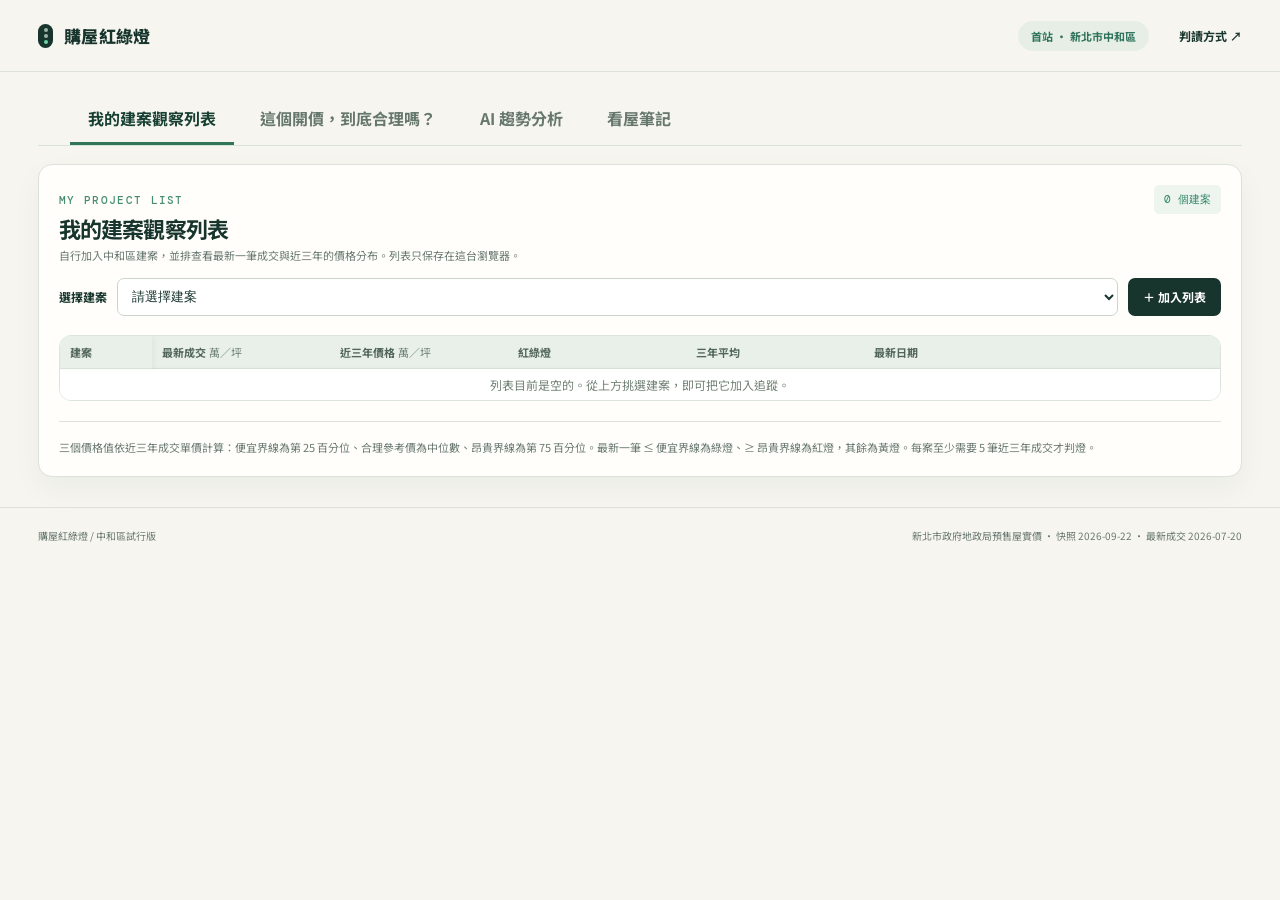
==== index.html @ 8cabc160 "Restore isolated watchlist horizontal scroll" ====
<!doctype html>
<html lang="zh-Hant">
<head>
  <meta charset="UTF-8" />
  <meta name="viewport" content="width=device-width, initial-scale=1" />
  <meta name="theme-color" content="#102d27" />
  <title>購屋紅綠燈｜中和區預售屋開價比一比</title>
  <link rel="preconnect" href="https://fonts.googleapis.com" />
  <link rel="preconnect" href="https://fonts.gstatic.com" crossorigin />
  <link href="https://fonts.googleapis.com/css2?family=DM+Mono:wght@400;500;700&family=Noto+Sans+TC:wght@400;500;600;700;800&display=swap" rel="stylesheet" />
  <link rel="stylesheet" href="styles.css?v=20260924-11" />
</head>
<body>
  <header class="topbar">
    <a class="brand" href="#top"><span class="brand-mark"><i></i><i></i><i></i></span>購屋紅綠燈</a>
    <div class="top-right"><span class="region-pill">首站 · 新北市中和區</span><a href="#method" id="topAnalysisLink" class="top-link">判讀方式 ↗</a></div>
  </header>
  <main id="top">
    <nav class="page-tabs" role="tablist" aria-label="主要功能"><button id="tabWatchlist" type="button" role="tab" aria-controls="watchlist" aria-selected="true">我的建案觀察列表</button><button id="tabAnalysis" type="button" role="tab" aria-controls="analysisPanel" aria-selected="false">這個開價，到底合理嗎？</button><button id="tabTrend" type="button" role="tab" aria-controls="trendPanel" aria-selected="false">AI 趨勢分析</button><button id="tabNotes" type="button" role="tab" aria-controls="notesPanel" aria-selected="false">看屋筆記</button></nav>
    <div id="analysisPanel" role="tabpanel" aria-labelledby="tabAnalysis" hidden>
    <section class="hero">
      <div class="hero-content">
        <div class="eyebrow"><span class="eyebrow-line"></span> ZHONGHE / PRICE SIGNAL</div>
        <h1>這個開價，<br /><em>到底合理嗎？</em></h1>
        <p>找出中和區的預售建案，輸入業務報的價格。我們用公開成交紀錄整理比較基準，讓你知道該追問什麼、從哪裡開始談。</p>
        <div class="hero-meta"><span>01 搜尋建案</span><b>→</b><span>02 輸入開價</span><b>→</b><span>03 查看燈號與案例</span></div>
      </div>
      <div class="hero-art" aria-hidden="true"><div class="art-grid"></div><div class="art-ring ring-one"></div><div class="art-ring ring-two"></div><div class="art-core"><span class="art-light red"></span><span class="art-light amber"></span><span class="art-light green"></span></div><div class="art-label">MAKE AN INFORMED OFFER <span>↗</span></div></div>
    </section>

    <section class="workspace">
      <div class="entry-panel card">
        <div class="step-heading"><span class="step-index">01 / START HERE</span><h2>選一個你正在看的建案</h2><p>先從中和區有公開預售成交紀錄的建案開始。</p></div>
        <label class="field-label" for="projectSearch">搜尋建案名稱或路名</label>
        <div class="search-wrap"><span class="search-icon" aria-hidden="true">⌕</span><input id="projectSearch" autocomplete="off" placeholder="例如：連城路、大同新紀元" aria-controls="projectOptions" aria-expanded="false" /><button id="clearSearch" type="button" aria-label="清除搜尋">×</button></div>
        <div id="projectOptions" class="project-options" role="listbox" hidden></div>
        <p id="dataStatus" class="field-hint">正在讀取中和區官方成交資料…</p>
        <div id="selectedProject" class="selected-project" hidden><div><span class="selected-kicker">已選建案</span><strong id="selectedName"></strong><small id="selectedAddress"></small></div><button type="button" id="changeProject" class="text-button">更換</button></div>
        <form id="priceForm">
          <div class="form-divider"></div>
          <div class="step-heading second"><span class="step-index">02 / YOUR ASKING PRICE</span><h2>輸入你拿到的開價</h2><p>請確認是同一種坪數與價格口徑，避免車位讓單價失真。</p></div>
          <div class="fields"><div class="field"><label class="field-label" for="askingUnit">每坪開價 <span>必填</span></label><div class="input-unit"><input id="askingUnit" type="number" inputmode="decimal" min="1" max="500" step="0.01" placeholder="例如 85" required /><span>萬 / 坪</span></div></div><div class="field"><label class="field-label" for="targetArea">房屋坪數 <span>必填</span></label><div class="input-unit"><input id="targetArea" type="number" inputmode="decimal" min="8" max="150" step="0.01" placeholder="不含車位" required /><span>坪</span></div></div></div>
          <p class="field-hint">如果業務只報總價，先扣除車位價，再除以不含車位的房屋坪數。</p>
          <button class="primary-button" type="submit">開始比價 <span>↗</span></button>
        </form>
      </div>

      <div class="results-panel">
        <section id="resultEmpty" class="empty-state card"><div class="empty-orb"><span></span><span></span><span></span></div><span class="step-index">THE SIGNAL</span><h2>你的結果，會從這裡開始。</h2><p>選擇建案並輸入每坪開價，我們會展示成交基準、價差與使用的案例。</p><div class="empty-lines"><i></i><i></i><i></i></div></section>
        <section id="resultContent" hidden>
          <article id="signalCard" class="signal-card card"><div class="signal-top"><span class="step-index">03 / PRICE SIGNAL</span><span id="resultDate"></span></div><div class="signal-title-row"><div id="signalLamp" class="signal-lamp neutral"><i></i><i></i><i></i></div><div><span id="resultProject" class="signal-project"></span><h2 id="signalTitle"></h2><p id="signalDescription"></p></div></div><div class="signal-stats"><div><span>你的每坪開價</span><strong id="askingDisplay">—</strong><small>萬 / 坪</small></div><div><span>可比成交基準</span><strong id="baselineDisplay">—</strong><small>萬 / 坪</small></div><div><span>高低價差</span><strong id="differenceDisplay">—</strong><small>相對成交基準</small></div></div><div id="confidenceNote" class="confidence-note"></div></article>
          <article class="cases-card card"><div class="cases-header"><div><span class="step-index">04 / COMPARE PROJECTS</span><h2>比較建案</h2></div><span id="casesCount" class="case-count">0 案已加入</span></div><p id="casesSummary" class="cases-summary"></p><label class="tolerance-control" for="vintageTolerance">首次成交年份差距 <select id="vintageTolerance"><option value="1">前後 1 年</option><option value="2">前後 2 年</option><option value="3" selected>前後 3 年</option></select></label><p id="comparisonStatus" class="comparison-status" role="status"></p><div id="caseList" class="case-list"></div><a class="source-link" href="https://data.ntpc.gov.tw/datasets/9238ccc2-9701-4ca7-a0a0-ebe4a0669685" target="_blank" rel="noopener noreferrer">前往新北市政府資料來源 ↗</a></article>
          <article class="visit-card card"><div class="visit-icon">↗</div><div><span class="step-index">BEFORE YOU VISIT</span><h2>地圖上看過，現場再走一次</h2><p>確認基地周圍道路、噪音與設施。街景拍攝時間可能早於建案公開時間。</p><a id="mapsLink" href="#" target="_blank" rel="noopener noreferrer" class="maps-button">在 Google Maps 查看基地 ↗</a></div></article>
        </section>
      </div>
    </section>
    </div>

    <section id="watchlist" class="watchlist-section card">
      <div class="watchlist-header"><div><span class="step-index">MY PROJECT LIST</span><h2>我的建案觀察列表</h2><p>自行加入中和區建案，並排查看最新一筆成交與近三年的價格分布。列表只保存在這台瀏覽器。</p></div><span id="watchCount" class="case-count">0 個建案</span></div>
      <div class="watchlist-picker"><label for="watchProject">選擇建案</label><select id="watchProject"><option value="">資料載入中…</option></select><button id="addWatchProject" type="button">＋ 加入列表</button></div>
      <p id="watchStatus" class="watch-status" role="status"></p>
      <div class="watch-table-scroll"><div class="watch-table-inner"><table class="watch-table"><thead><tr><th scope="col">建案</th><th scope="col">最新成交 <span>萬／坪</span></th><th scope="col">近三年價格 <span>萬／坪</span></th><th scope="col">紅綠燈</th><th scope="col">三年平均</th><th scope="col">最新日期</th><th scope="col"><span class="sr-only">操作</span></th></tr></thead><tbody id="watchList"></tbody></table></div></div>
      <p class="watch-method">三個價格值依近三年成交單價計算：便宜界線為第 25 百分位、合理參考價為中位數、昂貴界線為第 75 百分位。最新一筆 ≤ 便宜界線為綠燈、≥ 昂貴界線為紅燈，其餘為黃燈。每案至少需要 5 筆近三年成交才判燈。</p>
    </section>

    <section id="trendPanel" class="trend-section card" role="tabpanel" aria-labelledby="tabTrend" hidden>
      <div class="trend-heading"><span class="step-index">FUTURE OUTLOOK / ZHONGHE</span><h2>AI 趨勢分析</h2><p>用公開成交與官方建設線索，整理值得追問的未來情境。這不是房價預測或投資保證。</p></div>
      <div class="trend-controls"><label for="trendProject">選擇建案</label><select id="trendProject"><option value="">資料載入中…</option></select><button id="runTrend" type="button">查看趨勢線索 ↗</button></div>
      <p id="trendStatus" class="field-hint" role="status"></p>
      <div id="trendResult" hidden><div class="trend-summary" id="trendSummary"></div><div class="trend-grid"><article><span class="step-index">成交變化</span><h3>公開交易趨勢</h3><div id="trendPrices"></div></article><article><span class="step-index">公共建設</span><h3>附近發展線索</h3><div id="trendInfrastructure"></div></article></div><section class="appreciation-panel" aria-labelledby="appreciationTitle"><div class="appreciation-intro"><div><span class="step-index">13 FACTORS / WEIGHTED CHECKLIST</span><h3 id="appreciationTitle">未來增值潛力評估</h3><p>依你提供的優先排名加權；僅是待查條件的決策輔助分數，不是預測漲幅。請根據實地、官方資料與建案文件標記。</p></div><div id="appreciationScore" class="appreciation-score" aria-live="polite"></div></div><div id="appreciationSafety" class="appreciation-safety"></div><div id="appreciationCriteria" class="appreciation-criteria"></div><p id="appreciationNote" class="appreciation-note"></p></section><div class="trend-caution"><strong>判讀提醒</strong><p id="trendCaution"></p></div></div>
    </section>

    <section id="notesPanel" class="notes-section card" role="tabpanel" aria-labelledby="tabNotes" hidden>
      <div class="notes-heading"><span class="step-index">VIEWING NOTES / DECISION FRAMEWORK</span><h2>看屋筆記</h2><p>可記錄多個建案、不同坪數、位置與空間。Tier 1 先篩掉不能接受的條件；Tier 2 再以 1～5 分評估核心體驗；Tier 3 則直接換算裝修預算。</p></div>
      <form id="noteForm" class="note-form">
        <div class="note-basics"><label>物件名稱<input id="noteProject" name="noteProject" list="noteProjectOptions" maxlength="80" placeholder="例如：大同新紀元" required /></label><datalist id="noteProjectOptions"></datalist><label>格局／位置<input id="noteSize" name="noteSize" maxlength="60" placeholder="3 房 2 廳／A 棟 12 樓" /></label><label>看屋日期<input id="noteDate" name="noteDate" type="date" /></label></div>
        <div class="quick-numbers"><label>總價 <span>萬元</span><input id="noteTotal" name="noteTotal" type="number" min="0" step="1" inputmode="numeric" placeholder="2,680" /></label><label>車位價 <span>萬元</span><input id="noteParkingPrice" name="noteParkingPrice" type="number" min="0" step="1" inputmode="numeric" placeholder="180" /></label><label>權狀坪數<input id="noteDeedArea" name="noteDeedArea" type="number" min="0" step="0.1" inputmode="decimal" placeholder="42.6" /></label><label>主建物坪數<input id="noteMainArea" name="noteMainArea" type="number" min="0" step="0.1" inputmode="decimal" placeholder="25.8" /></label><output id="noteCalc" class="note-calc">填入總價與坪數後，自動算單價與公設比</output></div>
        <fieldset class="quick-block deal-breakers"><legend>一票否決警示 <small>有任一項即標示踩雷物件</small></legend><div class="quick-toggle-grid"><label><input type="checkbox" name="breakerLight" /><span>採光通風死角</span></label><label><input type="checkbox" name="breakerDark" /><span>嚴重暗房</span></label><label><input type="checkbox" name="breakerBeam" /><span>壓樑難解</span></label><label><input type="checkbox" name="breakerDistance" /><span>棟距壓迫</span></label><label><input type="checkbox" name="breakerStairwell" /><span>梯間雜物</span></label></div></fieldset>
        <fieldset class="quick-block"><legend>現場 5 階評分 <small>點選分數，優先記下當下感受</small></legend><div class="quick-rating-grid"><div data-rating="layout"><span>格局動線</span><div class="rating-buttons"><button type="button" data-score="1">1</button><button type="button" data-score="2">2</button><button type="button" data-score="3">3</button><button type="button" data-score="4">4</button><button type="button" data-score="5">5</button></div></div><div data-rating="condition"><span>屋況管線</span><div class="rating-buttons"><button type="button" data-score="1">1</button><button type="button" data-score="2">2</button><button type="button" data-score="3">3</button><button type="button" data-score="4">4</button><button type="button" data-score="5">5</button></div></div><div data-rating="management"><span>社區管理</span><div class="rating-buttons"><button type="button" data-score="1">1</button><button type="button" data-score="2">2</button><button type="button" data-score="3">3</button><button type="button" data-score="4">4</button><button type="button" data-score="5">5</button></div></div><div data-rating="quiet"><span>環境安寧</span><div class="rating-buttons"><button type="button" data-score="1">1</button><button type="button" data-score="2">2</button><button type="button" data-score="3">3</button><button type="button" data-score="4">4</button><button type="button" data-score="5">5</button></div></div><div data-rating="preference"><span>直覺偏好</span><div class="rating-buttons"><button type="button" data-score="1">1</button><button type="button" data-score="2">2</button><button type="button" data-score="3">3</button><button type="button" data-score="4">4</button><button type="button" data-score="5">5</button></div></div></div></fieldset>
        <fieldset class="quick-block"><legend>快速標籤 <small>可複選</small></legend><div class="note-tags"><label><input type="checkbox" name="tags" value="採光極佳" /><span>#採光極佳</span></label><label><input type="checkbox" name="tags" value="前後陽台" /><span>#前後陽台</span></label><label><input type="checkbox" name="tags" value="水痕壁癌" /><span>#水痕壁癌</span></label><label><input type="checkbox" name="tags" value="需全室換線" /><span>#需全室換線</span></label><label><input type="checkbox" name="tags" value="無天然氣" /><span>#無天然氣</span></label><label><input type="checkbox" name="tags" value="捷運步行10分內" /><span>#捷運步行10分內</span></label></div></fieldset>
        <section class="note-tier tier-one"><div class="note-tier-title"><span>Tier 1</span><div><h3>硬性門檻</h3><p>一票否決：任一項不合格，這筆看屋記錄會標示為「建議跳過」。</p></div></div><div class="note-checks" data-tier="one"><label><input type="checkbox" name="t1Budget" /> 總價在房貸寬限上限內</label><label><input type="checkbox" name="t1Area" /> 實內坪數符合底線</label><label><input type="checkbox" name="t1Parking" /> 必備坡道平面車位（若需要）</label><label><input type="checkbox" name="t1Commute" /> 通勤時間在上限內</label></div></section>
        <section class="note-tier tier-two"><div class="note-tier-title"><span>Tier 2</span><div><h3>核心體驗 <small>1～5 分</small></h3><p>總分未達 75 分，建議淘汰。未評分的項目不納入分母。</p></div></div><div class="note-ratings"><label>通風與全室採光面數<select name="t2Light"><option value="">未評</option><option value="1">1 分</option><option value="2">2 分</option><option value="3">3 分</option><option value="4">4 分</option><option value="5">5 分</option></select></label><label>管理基金與梯間整潔<select name="t2Management"><option value="">未評</option><option value="1">1 分</option><option value="2">2 分</option><option value="3">3 分</option><option value="4">4 分</option><option value="5">5 分</option></select></label><label>樑柱不吃實坪、無暗房<select name="t2Layout"><option value="">未評</option><option value="1">1 分</option><option value="2">2 分</option><option value="3">3 分</option><option value="4">4 分</option><option value="5">5 分</option></select></label><label>衛浴開窗或單層排氣<select name="t2Bathroom"><option value="">未評</option><option value="1">1 分</option><option value="2">2 分</option><option value="3">3 分</option><option value="4">4 分</option><option value="5">5 分</option></select></label></div></section>
        <section class="note-tier tier-three"><div class="note-tier-title"><span>Tier 3</span><div><h3>裝修修正項 <small>成本轉化</small></h3><p>不扣分，填入預估金額後直接加總為裝修預備金。</p></div></div><div class="note-costs"><label>衛浴、廚具拆除重做 <input name="t3KitchenBath" type="number" min="0" step="1" placeholder="萬元" /><small>萬元</small></label><label>地磚／木地板修整 <input name="t3Floor" type="number" min="0" step="1" placeholder="萬元" /><small>萬元</small></label><label>全室電路抽換重拉 <input name="t3Electric" type="number" min="0" step="1" placeholder="萬元" /><small>萬元</small></label></div></section>
        <label class="note-freeform">空間觀察／待追問<textarea id="noteText" name="noteText" maxlength="1200" placeholder="例如：客廳西曬、主臥採光佳；確認管理基金與垃圾處理方式。"></textarea></label>
        <div class="note-actions"><button id="noteSubmit" type="submit">儲存看屋筆記</button><button id="cancelNoteEdit" class="note-cancel" type="button" hidden>取消編輯</button><span id="noteStatus" role="status"></span></div>
      </form>
      <div class="note-list-heading"><h3>已記錄的建案</h3><span id="noteCount">0 筆</span></div><div id="noteList" class="note-list"></div>
      <section class="mobile-compare"><div class="compare-heading"><div><span class="step-index">MOBILE COMPARISON</span><h3>物件橫向比對</h3></div><div class="compare-modes"><button id="compareCards" class="active" type="button">並排卡</button><button id="compareMetrics" type="button">指標排行</button></div></div><div id="compareCardView"><div class="comparison-scroll"><div class="comparison-grid"><div class="comparison-labels"><span>物件</span><span>單價／公設</span><span>踩雷</span><span>格局動線</span><span>屋況管線</span><span>社區管理</span><span>環境安寧</span><span>直覺偏好</span></div><div id="comparisonColumns" class="comparison-columns"></div></div></div><p class="compare-hint">左右滑動查看其他物件</p></div><div id="compareMetricView" hidden><div id="metricPicker" class="metric-picker"></div><div id="metricRanking" class="metric-ranking"></div></div></section>
    </section>

    <section id="method" class="method-section"><div><span class="step-index">HOW IT WORKS</span><h2>一盞燈背後，<br />有清楚的比較依據。</h2></div><div class="method-copy"><p>本案自己的近三年、相近坪數成交會自動納入；系統另選入價格最低的最多三個可比建案，你可隨時加入、移除或清空。只要本案或任一已加入建案有可用成交，即會判燈；全數沒有成交才不判燈。候選案需符合相同建物類型、相近房屋坪數、基地直線距離 0 至 300 公尺與首次成交年份前後 1 至 3 年。</p><div class="legend"><span><i class="green"></i>低於基準 · 綠燈</span><span><i class="amber"></i>基準至高出 15% · 黃燈</span><span><i class="red"></i>高出超過 15% · 紅燈</span></div><p class="method-small">預售屋尚無實際屋齡，因此以各案「首次公開成交年份」代表案齡，並非完工年份。同一路名也不保證基地緊鄰；資料有發布時間差，成交中位數不是可保證的議價底價。</p></div></section>
  </main>
  <footer><span>購屋紅綠燈 / 中和區試行版</span><span id="sourceFreshness">資料來源：新北市政府地政局</span></footer>
  <script type="module" src="app.mjs?v=20260924-4"></script>
</body>
</html>
---- styles.css ----
:root{--ink:#17342d;--green:#338769;--red:#d9564b;--amber:#ebb342;--cream:#f6f5ef;--paper:#fffefa;--line:#dce1da;--muted:#697971}*{box-sizing:border-box}html{scroll-behavior:smooth}body{margin:0;background:var(--cream);color:var(--ink);font-family:"Noto Sans TC",system-ui,sans-serif}button,input{font:inherit}button{cursor:pointer}a{color:inherit}.topbar,main,footer{max-width:1280px;margin:auto}.topbar{padding:0 38px;height:72px;display:flex;align-items:center;justify-content:space-between;border-bottom:1px solid var(--line)}.brand{display:flex;align-items:center;gap:11px;font-weight:800;font-size:17px;text-decoration:none;letter-spacing:.02em}.brand-mark{height:24px;width:15px;border-radius:12px;background:var(--ink);display:flex;flex-direction:column;align-items:center;justify-content:center;gap:2px}.brand-mark i{width:4px;height:4px;border-radius:50%;background:#9cb6a8}.brand-mark i:last-child{background:#6fd3a2}.top-right{display:flex;align-items:center;gap:30px}.region-pill{background:#e7eee6;color:#2f735b;border-radius:50px;padding:7px 13px;font-size:11px;font-weight:700}.top-link{font-size:12px;text-decoration:none;font-weight:700}main{padding:0 38px}.hero{min-height:395px;display:grid;grid-template-columns:1.25fr .75fr;gap:30px;align-items:center;padding:58px 0 55px}.eyebrow,.step-index{font:500 11px "DM Mono",monospace;letter-spacing:.12em;color:#458d70}.eyebrow{display:flex;align-items:center;gap:9px}.eyebrow-line{height:1px;width:28px;background:#458d70}.hero h1{font-size:clamp(42px,5vw,68px);letter-spacing:-.07em;line-height:1.17;margin:21px 0 17px}.hero h1 em{font-style:normal;color:var(--green)}.hero p{color:var(--muted);font-size:15px;line-height:1.85;max-width:600px;margin:0}.hero-meta{display:flex;align-items:center;gap:11px;margin-top:24px;font-size:11px;color:#3a7962;font-weight:700}.hero-meta b{font-size:15px;color:#a9bcb0}.hero-art{height:295px;border-radius:150px 150px 17px 17px;background:#dfebe0;position:relative;overflow:hidden}.art-grid{position:absolute;inset:0;background-image:linear-gradient(#bdd2c2 1px,transparent 1px),linear-gradient(90deg,#bdd2c2 1px,transparent 1px);background-size:35px 35px;opacity:.45}.art-ring{border:1px solid #aac9b2;border-radius:50%;position:absolute;width:330px;height:330px;top:-13px;left:50%;transform:translateX(-50%)}.ring-two{width:250px;height:250px;top:27px}.art-core{position:absolute;top:36px;left:50%;transform:translateX(-50%);height:207px;width:105px;background:#17342d;border:8px solid #25473b;border-radius:54px;display:flex;align-items:center;justify-content:center;flex-direction:column;gap:12px;box-shadow:16px 20px 0 rgba(25,59,47,.09)}.art-light{display:block;width:44px;height:44px;border-radius:50%;opacity:.3}.art-light.red{background:var(--red)}.art-light.amber{background:var(--amber)}.art-light.green{background:#58c594;opacity:1;box-shadow:0 0 25px rgba(77,217,149,.6)}.art-label{position:absolute;bottom:0;left:0;right:0;background:rgba(24,63,47,.9);color:#fff;display:flex;justify-content:space-between;padding:12px 25px;font:500 10px "DM Mono";letter-spacing:.13em}.art-label span{font-size:15px}.workspace{display:grid;grid-template-columns:minmax(360px,.86fr) minmax(450px,1.14fr);gap:22px;align-items:start}.card{border:1px solid var(--line);background:var(--paper);border-radius:14px;box-shadow:0 12px 30px rgba(31,56,39,.045)}.entry-panel{padding:29px}.step-heading h2,.cases-header h2{font-size:22px;letter-spacing:-.04em;margin:8px 0 5px}.step-heading p{font-size:12px;color:var(--muted);margin:0 0 23px;line-height:1.7}.step-heading.second p{margin-bottom:21px}.field-label{display:block;font-weight:700;font-size:12px;margin-bottom:9px}.field-label span{font-size:10px;color:var(--red);margin-left:5px}.search-wrap{height:50px;display:flex;align-items:center;border:1px solid #bfcfc2;border-radius:8px;background:#fff;padding:0 10px}.search-wrap:focus-within,.input-unit:focus-within{border-color:var(--green);box-shadow:0 0 0 3px rgba(50,135,105,.11)}.search-icon{font-size:24px;color:var(--green);line-height:1;margin:0 10px 2px 4px}.search-wrap input{border:0;outline:0;width:100%;min-width:0;font-size:14px}.search-wrap button{background:none;border:0;color:#819087;font-size:22px;padding:0 7px}.field-hint{color:var(--muted);font-size:11px;line-height:1.65;margin:9px 0 0}.project-options{max-height:270px;overflow:auto;border:1px solid var(--line);border-radius:8px;margin-top:7px;background:#fff}.project-option{display:flex;width:100%;border:0;background:#fff;text-align:left;padding:10px 13px;justify-content:space-between;gap:12px;align-items:center;border-bottom:1px solid #edf0eb}.project-option:hover,.project-option:focus{background:#f0f6ef}.project-option:last-child{border:0}.project-option strong,.project-option small{display:block}.project-option strong{font-size:13px}.project-option small{color:var(--muted);font-size:10px;margin-top:3px}.project-option em{font:11px "DM Mono";font-style:normal;color:var(--green);white-space:nowrap}.selected-project{background:#edf5ee;border:1px solid #c6dec9;border-radius:9px;padding:14px;display:flex;justify-content:space-between;gap:12px;align-items:center;margin-top:16px}.selected-project[hidden],.project-options[hidden],#resultContent[hidden],#resultEmpty[hidden]{display:none}.selected-kicker{color:#4b8762;font:10px "DM Mono";letter-spacing:.1em}.selected-project strong,.selected-project small{display:block}.selected-project strong{font-size:15px;margin:3px 0}.selected-project small{color:var(--muted);font-size:11px}.text-button{border:0;background:none;font-size:11px;color:var(--green);font-weight:700;white-space:nowrap}.form-divider{height:1px;background:var(--line);margin:28px 0 25px}.fields{display:grid;grid-template-columns:1fr 1fr;gap:13px}.input-unit{display:flex;align-items:center;height:46px;border:1px solid #cbd5cc;border-radius:8px;background:#fff;padding:0 11px}.input-unit input{border:0;outline:0;width:100%;min-width:0;font-size:17px;font-weight:700;color:var(--ink)}.input-unit>span{font-size:11px;color:var(--muted);white-space:nowrap}.primary-button{width:100%;height:48px;margin-top:24px;border:0;border-radius:8px;background:var(--ink);color:#fff;display:flex;align-items:center;justify-content:space-between;padding:0 17px;font-weight:700;font-size:14px}.primary-button:hover{background:#285645}.primary-button span{font-size:20px}.empty-state{min-height:530px;padding:35px;display:flex;flex-direction:column;justify-content:center;align-items:center;text-align:center;overflow:hidden;position:relative}.empty-orb{height:128px;width:128px;border-radius:50%;border:1px solid #c7dccb;background:#edf5ed;margin-bottom:25px;display:flex;justify-content:center;align-items:center;gap:8px}.empty-orb span{width:20px;height:20px;border-radius:50%;background:#cfdbd1}.empty-orb span:nth-child(2){background:#f0c978}.empty-orb span:nth-child(3){background:#83bea0}.empty-state h2{font-size:22px;margin:11px 0 7px}.empty-state p{max-width:310px;font-size:12px;line-height:1.75;color:var(--muted)}.empty-lines{position:absolute;bottom:0;left:0;right:0;display:flex;justify-content:center;align-items:end;gap:12px;height:80px;opacity:.5}.empty-lines i{display:block;height:35px;width:22%;background:#e5eee5;border-radius:7px 7px 0 0}.empty-lines i:nth-child(2){height:61px}.empty-lines i:nth-child(3){height:43px}.results-panel #resultContent{display:grid;gap:18px}.signal-card{background:var(--ink);color:#fff;padding:28px}.signal-top{display:flex;justify-content:space-between;font:11px "DM Mono";color:#a6c7b4}.signal-top .step-index{color:#92cba9}.signal-title-row{display:flex;gap:20px;align-items:center;min-height:125px;padding:21px 0}.signal-project{font-size:11px;color:#a9cbb9}.signal-title-row h2{font-size:26px;letter-spacing:-.04em;margin:4px 0}.signal-title-row p{font-size:12px;line-height:1.65;color:#c3d2c8;margin:0}.signal-lamp{width:54px;min-width:54px;height:98px;border-radius:30px;background:#25473b;display:flex;flex-direction:column;justify-content:center;align-items:center;gap:6px}.signal-lamp i{width:18px;height:18px;border-radius:50%;background:#6e8778;opacity:.35}.signal-lamp.green i:last-child{background:#6ce3a6;opacity:1;box-shadow:0 0 14px #42cb88}.signal-lamp.amber i:nth-child(2){background:#ffd371;opacity:1;box-shadow:0 0 14px #f3c35a}.signal-lamp.red i:first-child{background:#f27d71;opacity:1;box-shadow:0 0 14px #ea7269}.signal-stats{display:grid;grid-template-columns:repeat(3,1fr);border-top:1px solid rgba(255,255,255,.2);padding-top:20px;gap:13px}.signal-stats>div{display:flex;flex-direction:column}.signal-stats span,.signal-stats small{font-size:10px;color:#adbfaf}.signal-stats strong{font:500 26px "DM Mono";margin:5px 0}.confidence-note{border-top:1px solid rgba(255,255,255,.17);padding-top:14px;margin-top:20px;color:#c1d5c7;font-size:11px;line-height:1.7}.cases-card{padding:26px}.cases-header{display:flex;justify-content:space-between;align-items:center;gap:15px}.cases-header h2{font-size:19px}.case-count{font:11px "DM Mono";background:#edf5ee;color:var(--green);padding:7px 10px;border-radius:5px;white-space:nowrap}.cases-summary{font-size:11px;color:var(--muted);line-height:1.7;margin:4px 0 15px}.case-list{display:grid;gap:8px}.case-item{padding:12px 13px;border:1px solid var(--line);border-radius:7px;display:grid;grid-template-columns:1fr auto;gap:5px 10px}.case-item strong{font-size:12px}.case-item b{font:500 16px "DM Mono";color:var(--green)}.case-item small{font-size:10px;color:var(--muted);grid-column:span 2}.source-link{display:inline-block;text-decoration:none;color:var(--green);font-size:11px;font-weight:700;margin-top:17px}.visit-card{padding:24px;display:flex;gap:17px;background:#ecf2e9}.visit-icon{width:43px;height:43px;display:grid;place-items:center;border-radius:50%;background:#d3e5d7;color:var(--green);font-size:21px;flex:none}.visit-card h2{font-size:17px;margin:5px 0}.visit-card p{font-size:11px;color:var(--muted);line-height:1.65;margin:0 0 14px}.maps-button{display:inline-block;text-decoration:none;font-size:11px;font-weight:700;color:var(--green);border:1px solid #a8c6b1;padding:8px 11px;border-radius:5px}.method-section{border-top:1px solid var(--line);margin:54px 0 25px;padding:35px 0 0;display:grid;grid-template-columns:.85fr 1.15fr;gap:40px}.method-section h2{font-size:31px;line-height:1.35;letter-spacing:-.05em;margin:13px 0}.method-copy p{font-size:13px;color:var(--muted);line-height:1.85;margin:0}.legend{display:flex;flex-wrap:wrap;gap:10px;margin:18px 0}.legend span{font-size:11px;background:#fff;border:1px solid var(--line);padding:7px 10px;border-radius:4px;display:flex;align-items:center;gap:7px}.legend i{width:8px;height:8px;border-radius:50%}.legend i.green{background:var(--green)}.legend i.amber{background:var(--amber)}.legend i.red{background:var(--red)}.method-copy .method-small{font-size:11px}footer{border-top:1px solid var(--line);padding:20px 38px 35px;display:flex;justify-content:space-between;gap:20px;color:var(--muted);font-size:10px}@media(max-width:900px){.hero{grid-template-columns:1fr}.hero-art{display:none}.workspace{grid-template-columns:1fr}.empty-state{min-height:330px}.method-section{grid-template-columns:1fr;gap:5px}}@media(max-width:550px){.topbar{height:64px;padding:0 18px}.top-link{display:none}main{padding:0 18px}.hero{padding:40px 0 35px;min-height:auto}.hero h1{font-size:43px}.hero p{font-size:13px}.hero-meta{gap:7px;font-size:9px}.entry-panel,.signal-card,.cases-card{padding:21px}.fields{grid-template-columns:1fr}.signal-stats strong{font-size:19px}.signal-stats span,.signal-stats small{font-size:9px}.signal-title-row h2{font-size:22px}.method-section{margin-top:40px}.method-section h2{font-size:26px}footer{padding:20px 18px 30px;display:block}footer span{display:block;margin:4px 0}}
.tolerance-control{display:flex;align-items:center;justify-content:space-between;gap:12px;font-size:11px;font-weight:700;margin:16px 0}.tolerance-control select{border:1px solid var(--line);border-radius:6px;background:#fff;color:var(--ink);padding:7px 9px;font:inherit}.comparison-status{font-size:11px;line-height:1.6;color:var(--green);background:#edf5ee;border-radius:6px;padding:10px 12px;margin:0 0 12px}.case-item{grid-template-columns:minmax(0,1fr) auto;align-items:center}.case-item small{display:block;margin-top:5px;grid-column:auto;line-height:1.5}.case-item b{font-size:14px;white-space:nowrap}.case-item.is-included{border-color:#91c6a6;background:#f5faf4}.compare-button{grid-column:1/-1;justify-self:start;border:1px solid #a7cdb5;background:#fff;color:var(--green);border-radius:5px;padding:6px 10px;font-size:11px;font-weight:700}.compare-button[aria-pressed="true"]{background:var(--green);color:#fff;border-color:var(--green)}
.watchlist-section{margin-top:42px;padding:29px}.watchlist-header{display:flex;justify-content:space-between;align-items:start;gap:20px}.watchlist-header h2{font-size:25px;letter-spacing:-.04em;margin:8px 0 6px}.watchlist-header p{font-size:12px;line-height:1.7;color:var(--muted);margin:0}.watchlist-picker{display:flex;align-items:center;gap:10px;margin-top:24px}.watchlist-picker label{font-size:12px;font-weight:700;white-space:nowrap}.watchlist-picker select{min-width:0;flex:1;height:42px;border:1px solid #cbd5cc;border-radius:7px;background:#fff;color:var(--ink);padding:0 10px;font-size:13px}.watchlist-picker button{height:42px;border:0;border-radius:7px;background:var(--ink);color:#fff;padding:0 15px;white-space:nowrap;font-size:12px;font-weight:700}.watch-status{font-size:11px;color:var(--green);min-height:18px;margin:8px 0 0}.watch-list{display:grid;grid-template-columns:repeat(2,minmax(0,1fr));gap:14px;margin-top:10px}.watch-empty{grid-column:1/-1;border:1px dashed #c5d5c8;background:#f7faf6;border-radius:8px;padding:24px;text-align:center;color:var(--muted);font-size:12px}.watch-card{border:1px solid var(--line);border-radius:10px;background:#fff;padding:19px;min-width:0}.watch-card-heading{display:flex;justify-content:space-between;gap:10px;align-items:start}.watch-identity h3{font-size:16px;margin:0 0 3px}.watch-identity small{font-size:10px;color:var(--muted)}.watch-remove{border:0;background:none;color:var(--muted);font-size:11px;white-space:nowrap}.watch-latest{display:flex;justify-content:space-between;gap:12px;align-items:center;background:#edf5ee;border-radius:7px;padding:13px;margin:15px 0}.watch-latest-price span,.watch-latest-price strong{display:block}.watch-latest-price span{font-size:10px;color:var(--muted)}.watch-latest-price strong{font:600 22px "DM Mono",sans-serif;margin-top:4px}.watch-signal{font-size:12px;font-weight:700;border-radius:20px;padding:6px 10px;white-space:nowrap}.watch-signal.green{background:#d9eee1;color:#20724a}.watch-signal.amber{background:#f9edcb;color:#895d12}.watch-signal.red{background:#fae0dc;color:#a33f35}.watch-signal.neutral{background:#e4e9e4;color:#66776c}.watch-bands,.watch-averages{display:grid;grid-template-columns:repeat(3,minmax(0,1fr));gap:7px}.watch-bands{margin-bottom:13px}.watch-metric{min-width:0;padding:9px 7px;background:#f5f7f3;border-radius:5px}.watch-metric span,.watch-metric strong,.watch-metric small{display:block}.watch-metric span{font-size:10px;color:var(--muted)}.watch-metric strong{font-size:12px;margin-top:4px;line-height:1.35;overflow-wrap:anywhere}.watch-metric small{font-size:9px;color:var(--muted)}.watch-averages .watch-metric{background:#fff;border:1px solid var(--line)}.watch-foot{font-size:10px;line-height:1.6;color:var(--muted);margin:13px 0 0}.watch-low-data{font-size:10px;color:#965d26;background:#fff4df;border-radius:5px;padding:8px;margin:10px 0 0}.watch-method{font-size:11px;color:var(--muted);line-height:1.7;border-top:1px solid var(--line);margin:20px 0 0;padding-top:16px}@media(max-width:800px){.watch-list{grid-template-columns:1fr}}@media(max-width:550px){.watchlist-section{padding:20px}.watchlist-header{display:block}.watchlist-header .case-count{display:inline-block;margin-top:12px}.watchlist-picker{flex-wrap:wrap}.watchlist-picker label{width:100%}.watchlist-picker select{flex-basis:50%}.watch-bands,.watch-averages{gap:4px}.watch-metric{padding:7px 5px}.watch-metric strong{font-size:11px}}
/* Two focused views and a compact, scan-friendly watchlist. */
[hidden]{display:none!important}
.page-tabs{display:flex;gap:8px;max-width:1440px;margin:0 auto;padding:22px 32px 0;border-bottom:1px solid #d8e2dc}
.page-tabs button{appearance:none;border:0;border-bottom:3px solid transparent;background:transparent;color:#66776d;padding:12px 18px;font:700 16px 'Noto Sans TC',sans-serif;cursor:pointer;white-space:nowrap}
.page-tabs button[aria-selected=true]{color:#173f32;border-bottom-color:#317556}
.page-tabs button:hover,.page-tabs button:focus-visible{color:#173f32}
.watchlist-section{margin:26px auto 48px;max-width:1376px;padding:26px 28px}
.watchlist-header{align-items:start;gap:16px;margin-bottom:20px}
.watchlist-header h2{margin:5px 0 6px}
.watchlist-header p{max-width:760px}
.watchlist-picker{margin-bottom:10px}
.watch-table-scroll{width:100%;overflow-x:auto;border:1px solid #dbe5dd;border-radius:12px;background:#fff}
.watch-table{width:100%;min-width:850px;border-collapse:separate;border-spacing:0;text-align:left;font-size:13px;color:#243b31}
.watch-table th{background:#e9f0e9;color:#52675a;padding:11px 12px;font-size:12px;font-weight:700;white-space:nowrap;border-bottom:1px solid #d7e3d9}
.watch-table th span{font-weight:400;color:#738579}
.watch-table td{padding:10px 12px;border-bottom:1px solid #e5ece6;vertical-align:middle;white-space:nowrap}
.watch-table tr:last-child td{border-bottom:0}
.watch-table tbody tr:hover td{background:#f6faf6}
.watch-table th:first-child,.watch-table td:first-child{position:sticky;left:0;z-index:1;min-width:165px;box-shadow:2px 0 5px #173f320d}
.watch-table th:first-child{z-index:2;background:#e9f0e9}
.watch-table td:first-child{background:#fff}
.watch-table tbody tr:hover td:first-child{background:#f6faf6}
.watch-identity{display:flex;flex-direction:column;gap:3px}
.watch-identity strong{font-size:14px;color:#173f32}
.watch-identity small{color:#819087;font-size:11px}
.watch-price{font-family:'DM Mono',monospace;font-size:18px;font-weight:700;color:#173f32}
.watch-lines{display:grid;gap:2px}
.watch-line{display:flex;align-items:baseline;gap:8px;line-height:1.4}
.watch-line span{min-width:25px;color:#849187;font-size:11px}
.watch-line strong{font-weight:600;font-variant-numeric:tabular-nums}
.watch-table .watch-signal{display:inline-block;width:auto;min-width:58px;padding:6px 9px;border-radius:999px;text-align:center;font-size:12px;font-weight:700}
.watch-table .watch-signal.green{background:#e1f2e5;color:#246a3d}
.watch-table .watch-signal.amber{background:#fff1cf;color:#8b6110}
.watch-table .watch-signal.red{background:#fae4df;color:#aa4335}
.watch-table .watch-signal.neutral{background:#edf0ee;color:#66766c}
.watch-table .watch-remove{white-space:nowrap;border:1px solid #dce5dd;background:#fff;color:#697d70;border-radius:7px;padding:5px 8px;font-size:11px;cursor:pointer}
.watch-table .watch-remove:hover{border-color:#aa4335;color:#aa4335}
.watch-empty td{text-align:center;padding:34px 12px;color:#748377}
.sr-only{position:absolute;width:1px;height:1px;padding:0;margin:-1px;overflow:hidden;clip:rect(0,0,0,0);white-space:nowrap;border:0}
@media(max-width:700px){.page-tabs{padding:14px 12px 0;overflow-x:auto;gap:0}.page-tabs button{font-size:13px;padding:11px 12px}.watchlist-section{margin:16px 12px 30px;padding:17px 14px}.watchlist-header{flex-wrap:wrap}.watchlist-header p{font-size:12px}.watch-table{font-size:12px}.watch-table th,.watch-table td{padding:9px 10px}}
.trend-section{max-width:1376px;margin:26px auto 48px;padding:30px}
.trend-heading h2{font-size:clamp(28px,3vw,42px);margin:8px 0}.trend-heading p{color:#637369;line-height:1.7}
.trend-controls{display:flex;align-items:center;gap:12px;margin:24px 0 10px;flex-wrap:wrap}.trend-controls label{font-weight:700}.trend-controls select{min-width:min(100%,320px);padding:11px 14px;border:1px solid #d2dfd5;border-radius:8px;background:#fff;color:#17342d;font:inherit}.trend-controls button{border:0;border-radius:8px;padding:12px 20px;background:#246b50;color:#fff;font:700 14px 'Noto Sans TC',sans-serif;cursor:pointer}
.trend-summary{padding:22px 24px;background:#e8f1e9;border-left:4px solid #338769;border-radius:10px;margin:22px 0}.trend-summary h3{margin:6px 0}.trend-summary p{margin:0;line-height:1.8}
.trend-grid{display:grid;grid-template-columns:1fr 1fr;gap:16px}.trend-grid article{padding:22px;border:1px solid #dce5dd;border-radius:10px;background:#fff}.trend-grid h3{margin:6px 0 14px}.trend-grid p{line-height:1.6;color:#4b6153}.trend-fact{padding:8px 0;border-bottom:1px solid #edf1ed;margin:0}.trend-lead{display:grid;gap:8px;padding:12px 0;border-bottom:1px solid #edf1ed}.trend-lead small{color:#66776d;line-height:1.6}.trend-lead a{color:#246b50;font-weight:700;text-decoration:none}.trend-caution{margin-top:18px;padding:18px 22px;border-radius:9px;background:#f5f1e6;color:#655b44}.trend-caution p{margin:6px 0 0;line-height:1.7}
@media(max-width:700px){.trend-section{margin:16px 12px 30px;padding:20px 16px}.trend-grid{grid-template-columns:1fr}.trend-controls select,.trend-controls button{width:100%}}
.appreciation-panel{margin-top:20px;padding:24px;border:1px solid #dce5dd;border-radius:12px;background:#fff}.appreciation-intro{display:flex;justify-content:space-between;gap:24px;align-items:start}.appreciation-intro h3{font-size:23px;margin:6px 0}.appreciation-intro p{max-width:730px;line-height:1.7;color:#65766b;margin:0}.appreciation-score{min-width:205px;border-radius:10px;padding:14px 18px;background:#e8f1e9;color:#246b50;display:grid;gap:2px}.appreciation-score.blocked{background:#fae4df;color:#a33f32}.appreciation-score span,.appreciation-score small{font-size:12px}.appreciation-score strong{font:700 24px 'Noto Sans TC',sans-serif}.appreciation-criteria{display:grid;gap:0;margin-top:22px;border-top:1px solid #e4ebe5}.appreciation-item{display:grid;grid-template-columns:minmax(220px,1fr) minmax(240px,1.45fr) auto;gap:14px;align-items:center;padding:14px 0;border-bottom:1px solid #e4ebe5}.appreciation-item-main{display:flex;gap:9px;align-items:center;flex-wrap:wrap}.appreciation-item-main strong{font-size:13px}.appreciation-item-main small{color:#728278;font-size:12px}.appreciation-rank{display:grid;place-items:center;width:25px;height:25px;border-radius:50%;background:#e8f1e9;color:#246b50;font:700 12px 'DM Mono',monospace}.appreciation-tier{font-style:normal;font-size:10px;color:#7b8b80}.appreciation-item p{font-size:12px;line-height:1.6;color:#65766b;margin:0}.appreciation-choices{display:flex;gap:5px;flex-wrap:wrap;justify-content:flex-end}.appreciation-choices button{border:1px solid #dce5dd;background:#fff;color:#5f7365;border-radius:6px;padding:6px 8px;font:500 11px 'Noto Sans TC',sans-serif;cursor:pointer}.appreciation-choices button.selected{background:#246b50;border-color:#246b50;color:#fff}.appreciation-note{font-size:12px;line-height:1.7;color:#796343;margin:14px 0 0}
@media(max-width:900px){.appreciation-item{grid-template-columns:1fr}.appreciation-choices{justify-content:flex-start}.appreciation-intro{flex-direction:column}.appreciation-score{width:100%}}@media(max-width:700px){.appreciation-panel{padding:17px}}
.appreciation-safety{display:flex;align-items:center;justify-content:space-between;gap:18px;margin-top:20px;padding:14px 16px;border:1px solid #e9dcbf;border-radius:9px;background:#fff9eb;color:#765d2f}.appreciation-safety-copy{display:grid;gap:4px}.appreciation-safety-copy strong{font-size:13px}.appreciation-safety-copy p{margin:0;font-size:12px;line-height:1.6}.safety-choices{flex-shrink:0}.safety-choices button{background:#fffdf7}@media(max-width:900px){.appreciation-safety{align-items:flex-start;flex-direction:column}.safety-choices{width:100%}}
/* Dense project table: keep the most useful price comparison visible on mobile. */
.watchlist-section{margin-top:18px;margin-bottom:30px;padding:20px}
.watchlist-header{margin-bottom:12px}.watchlist-header h2{font-size:22px;margin:3px 0}.watchlist-header p{font-size:11px;line-height:1.5}
.watchlist-picker{margin-top:14px;margin-bottom:4px}.watchlist-picker select,.watchlist-picker button{height:38px}.watch-status{min-height:14px;margin:5px 0 0}
.watch-table{min-width:760px;font-size:12px}.watch-table th{padding:8px 10px;font-size:11px}.watch-table td{padding:7px 10px}.watch-table th:first-child,.watch-table td:first-child{min-width:145px}
.watch-identity{gap:1px}.watch-identity strong{font-size:13px}.watch-identity small{font-size:10px}.watch-price{font-size:17px}.watch-lines{gap:0}.watch-line{gap:6px;line-height:1.28}.watch-line span{min-width:20px;font-size:10px}.watch-table .watch-signal{min-width:52px;padding:4px 7px;font-size:11px}.watch-table .watch-remove{padding:4px 7px;font-size:10px}
@media(max-width:700px){.watchlist-section{margin:10px 8px 22px;padding:12px}.watchlist-header{margin-bottom:8px}.watchlist-header h2{font-size:19px}.watchlist-header p{font-size:10px}.watchlist-picker{margin-top:10px;gap:6px}.watchlist-picker label{font-size:11px}.watchlist-picker select,.watchlist-picker button{height:34px;font-size:11px}.watch-table{min-width:690px;font-size:11px}.watch-table th,.watch-table td{padding:6px 8px}.watch-table th{font-size:10px}.watch-table th:first-child,.watch-table td:first-child{min-width:128px}.watch-identity strong{font-size:12px}.watch-identity small{font-size:9px}.watch-price{font-size:16px}.watch-line{line-height:1.2}.watch-table .watch-signal{min-width:47px;padding:3px 6px;font-size:10px}.watch-table .watch-remove{padding:3px 6px}}
.watch-table{table-layout:fixed}.watch-table th:first-child,.watch-table td:first-child{width:185px;min-width:185px;max-width:185px}@media(max-width:700px){.watch-table th:first-child,.watch-table td:first-child{width:185px;min-width:185px;max-width:185px}}
.notes-section{max-width:1376px;margin:26px auto 48px;padding:30px}.notes-heading h2{font-size:clamp(28px,3vw,42px);margin:8px 0}.notes-heading p{max-width:800px;color:#637369;line-height:1.7}.note-form{margin-top:24px}.note-basics{display:grid;grid-template-columns:1.25fr 1fr .7fr 1.25fr .75fr;gap:10px}.note-form label{display:grid;gap:6px;color:#385145;font-size:12px;font-weight:700}.note-form input,.note-form select,.note-form textarea{box-sizing:border-box;width:100%;border:1px solid #d2dfd5;border-radius:7px;background:#fff;color:#17342d;padding:10px;font:inherit}.note-tier{margin-top:14px;padding:17px;border:1px solid #dce5dd;border-radius:10px}.note-tier-title{display:flex;gap:12px;align-items:flex-start}.note-tier-title>span{display:grid;place-items:center;width:42px;height:28px;border-radius:5px;background:#e7f0e9;color:#276f52;font:700 11px 'DM Mono',sans-serif}.note-tier h3{margin:0;font-size:16px}.note-tier h3 small{font-size:11px;color:#718277}.note-tier p{margin:4px 0 0;color:#68796e;font-size:11px;line-height:1.5}.note-checks,.note-ratings,.note-costs{display:grid;grid-template-columns:repeat(4,minmax(0,1fr));gap:9px;margin-top:14px}.note-checks label{display:flex;align-items:center;gap:7px;padding:10px;border:1px solid #e0e9e2;border-radius:7px;font-size:12px}.note-checks input{width:15px;height:15px;padding:0;accent-color:#277355}.note-ratings label,.note-costs label{padding:9px;background:#f6f9f6;border-radius:7px;font-size:11px}.note-ratings select,.note-costs input{padding:7px;font-size:12px}.note-costs{grid-template-columns:repeat(3,minmax(0,1fr))}.note-costs label{position:relative}.note-costs small{position:absolute;right:17px;bottom:18px;color:#74847a;font-size:10px}.note-costs input{padding-right:35px}.note-freeform{margin-top:14px}.note-freeform textarea{min-height:92px;resize:vertical;line-height:1.6}.note-actions{display:flex;align-items:center;gap:12px;margin-top:14px}.note-actions button{border:0;border-radius:7px;background:#246b50;color:#fff;padding:11px 16px;font:700 13px 'Noto Sans TC',sans-serif;cursor:pointer}.note-actions .note-cancel{background:#fff;color:#63776a;border:1px solid #d5e0d7}.note-actions span{font-size:11px;color:#39785c}.note-list-heading{display:flex;justify-content:space-between;align-items:center;border-top:1px solid #dce5dd;margin-top:28px;padding-top:18px}.note-list-heading h3{margin:0;font-size:18px}.note-list-heading span{font:500 12px 'DM Mono',sans-serif;color:#66796e}.note-list{display:grid;grid-template-columns:repeat(2,minmax(0,1fr));gap:10px;margin-top:12px}.note-empty{grid-column:1/-1;color:#6c7d72;font-size:13px;padding:20px;border:1px dashed #cddbd0;border-radius:8px}.note-card{padding:15px;border:1px solid #dce5dd;border-radius:9px;background:#fff}.note-card.rejected{border-color:#e4b7af;background:#fffafa}.note-card-header{display:flex;justify-content:space-between;gap:10px}.note-card h4{margin:0;font-size:17px}.note-card-header p{margin:4px 0 0;color:#6b7d71;font-size:11px;line-height:1.5}.note-card-actions{display:flex;gap:5px;height:min-content}.note-edit,.note-delete{border:1px solid #d8e2da;background:#fff;color:#748277;border-radius:6px;padding:4px 7px;height:min-content;font-size:10px;cursor:pointer}.note-edit{color:#276f52;border-color:#bad6c4}.note-summary{display:flex;flex-wrap:wrap;gap:6px;margin-top:12px}.note-summary>*{padding:5px 7px;border-radius:5px;background:#f2f6f2;color:#4c6355;font-size:10px;font-weight:500}.note-summary .note-pass{background:#e1f0e5;color:#28704e}.note-summary .note-reject{background:#fae6e2;color:#a44235}.note-card-text{margin:12px 0 0;padding-top:10px;border-top:1px solid #e6ece7;color:#51675a;font-size:12px;line-height:1.65;white-space:pre-wrap}@media(max-width:800px){.note-basics{grid-template-columns:repeat(2,minmax(0,1fr))}.note-checks,.note-ratings{grid-template-columns:repeat(2,minmax(0,1fr))}}@media(max-width:700px){.notes-section{margin:16px 8px 30px;padding:16px 12px}.notes-heading h2{font-size:26px}.note-basics,.note-checks,.note-ratings,.note-costs,.note-list{grid-template-columns:1fr}.note-tier{padding:13px}.note-checks,.note-ratings,.note-costs{gap:7px;margin-top:11px}.note-list-heading{margin-top:20px}.note-card{padding:13px}}
.quick-numbers{display:grid;grid-template-columns:repeat(4,minmax(0,1fr));gap:8px;margin-top:10px}.quick-numbers label{position:relative}.quick-numbers label>span{position:absolute;right:9px;bottom:10px;color:#74847a;font-size:10px}.quick-numbers input{padding-right:30px}.note-calc{grid-column:1/-1;display:block;padding:9px 10px;background:#edf5ee;border-radius:7px;color:#347355;font:500 11px 'DM Mono','Noto Sans TC',sans-serif}.quick-block{margin:13px 0 0;padding:13px;border:1px solid #dce5dd;border-radius:10px}.quick-block legend{padding:0 5px;color:#234d3d;font-size:13px;font-weight:800}.quick-block legend small{margin-left:4px;color:#718177;font-size:10px;font-weight:500}.quick-toggle-grid,.note-tags{display:flex;flex-wrap:wrap;gap:7px;margin-top:4px}.quick-toggle-grid label,.note-tags label{display:block;position:relative}.quick-toggle-grid input,.note-tags input{position:absolute;opacity:0;pointer-events:none}.quick-toggle-grid span,.note-tags span{display:flex;align-items:center;min-height:44px;box-sizing:border-box;border:1px solid #d5e1d7;border-radius:8px;padding:7px 10px;background:#fff;color:#52695b;font-size:12px;font-weight:700}.quick-toggle-grid input:checked+span{border-color:#c95346;background:#fbe8e5;color:#a23e33}.note-tags input:checked+span{border-color:#328063;background:#e4f2e8;color:#216747}.quick-rating-grid{display:grid;grid-template-columns:repeat(5,minmax(0,1fr));gap:8px;margin-top:7px}.quick-rating-grid>div{padding:8px;background:#f5f8f5;border-radius:8px}.quick-rating-grid>div>span{display:block;min-height:32px;color:#52685b;font-size:11px;font-weight:700}.rating-buttons{display:flex;gap:3px;margin-top:6px}.rating-buttons button{width:100%;min-width:0;min-height:44px;border:1px solid #d2dfd5;border-radius:6px;background:#fff;color:#61756a;font:700 12px 'DM Mono',sans-serif}.rating-buttons button.selected{background:#236d50;border-color:#236d50;color:#fff}.note-card-tags{margin:9px 0 0;color:#33775a;font-size:10px;line-height:1.5}.mobile-compare{margin-top:28px;padding-top:20px;border-top:1px solid #dce5dd}.compare-heading{display:flex;justify-content:space-between;align-items:flex-end;gap:10px}.compare-heading h3{margin:5px 0 0;font-size:20px}.compare-modes{display:flex;border:1px solid #d7e3d9;border-radius:8px;overflow:hidden}.compare-modes button,.metric-picker button{border:0;background:#fff;color:#61766a;min-height:36px;padding:7px 10px;font:700 11px 'Noto Sans TC',sans-serif}.compare-modes button.active,.metric-picker button.active{background:#246b50;color:#fff}.comparison-scroll{overflow-x:auto;overscroll-behavior-x:contain;scroll-snap-type:x proximity;margin-top:14px;border:1px solid #dce5dd;border-radius:9px}.comparison-grid{display:grid;grid-template-columns:100px max-content;min-width:max-content}.comparison-labels{position:sticky;left:0;z-index:2;display:grid;grid-template-rows:repeat(8,47px);background:#f1f6f1;border-right:1px solid #dce5dd}.comparison-labels span{display:flex;align-items:center;padding:0 8px;border-bottom:1px solid #e0e9e2;color:#607367;font-size:10px;font-weight:700}.comparison-columns{display:flex}.comparison-property{display:grid;grid-template-rows:repeat(8,47px);width:155px;scroll-snap-align:start;border-right:1px solid #e5ece6;background:#fff}.comparison-property span{display:flex;align-items:center;padding:0 9px;border-bottom:1px solid #edf1ed;color:#435b4d;font-size:11px;white-space:nowrap;overflow:hidden;text-overflow:ellipsis}.comparison-property .comparison-name{font-weight:800;color:#173f32}.comparison-empty{padding:13px;color:#718177;font-size:12px}.compare-hint{margin:7px 0 0;color:#718177;font-size:10px}.metric-picker{display:flex;gap:6px;overflow-x:auto;margin-top:14px;padding-bottom:4px}.metric-picker button{flex:0 0 auto;border:1px solid #d7e3d9;border-radius:7px}.metric-ranking{display:grid;gap:7px;margin-top:10px}.metric-rank{display:grid;grid-template-columns:30px 1fr auto;gap:8px;align-items:center;padding:11px;border:1px solid #dce5dd;border-radius:8px}.metric-rank b{color:#347b5c;font:700 12px 'DM Mono',sans-serif}.metric-rank strong{font-size:13px}.metric-rank span{font:700 12px 'DM Mono',sans-serif;color:#276d50}.metric-rank small{grid-column:2/-1;color:#738278;font-size:10px;line-height:1.45}@media(max-width:700px){.quick-numbers{grid-template-columns:repeat(2,minmax(0,1fr))}.quick-rating-grid{grid-template-columns:1fr}.quick-rating-grid>div{display:flex;align-items:center;justify-content:space-between;gap:8px}.quick-rating-grid>div>span{min-height:auto}.rating-buttons{width:190px;margin-top:0}.compare-heading{align-items:flex-start;flex-direction:column}.compare-modes{width:100%}.compare-modes button{flex:1}.mobile-compare{margin-top:20px}}
/* Mobile overflow containment: only comparison areas may scroll sideways. */
html,body{max-width:100%;overflow-x:hidden}main,.topbar,footer,.page-tabs,.card,.watchlist-section,.notes-section{max-width:100%;min-width:0}.page-tabs{overscroll-behavior-x:contain}.watch-table-scroll,.comparison-scroll,.metric-picker{max-width:100%;overscroll-behavior-x:contain}
/* The pinned watchlist identity column is deliberately half of its former 185px width. */
.watch-table th:first-child,.watch-table td:first-child{width:92px;min-width:92px;max-width:92px}.watch-table th:first-child{white-space:normal}.watch-table td:first-child{white-space:normal}.watch-identity strong{overflow-wrap:anywhere}
@media(max-width:700px){.watch-table{min-width:560px}.watch-table th:first-child,.watch-table td:first-child{width:92px;min-width:92px;max-width:92px}.watch-table th,.watch-table td{padding:6px 5px}.watch-table th:first-child span{display:none}.quick-rating-grid{width:100%;min-width:0}.quick-rating-grid>div{display:grid;grid-template-columns:96px minmax(0,1fr);padding:8px;min-width:0}.quick-rating-grid>div>span{display:flex;align-items:center;min-width:0;font-size:12px}.rating-buttons{display:grid;grid-template-columns:repeat(5,minmax(0,1fr));width:auto;min-width:0;gap:3px}.rating-buttons button{width:auto;min-width:0;min-height:44px;padding:0}.quick-block{overflow:hidden}.note-tags{gap:6px}.note-tags span{padding:6px 8px;font-size:11px}.quick-toggle-grid{gap:6px}.quick-toggle-grid span{padding:6px 8px;font-size:11px}}
/* Keep wide data inside its own scroller; it must never change the page viewport width. */
.watch-table-scroll{contain:inline-size;isolation:isolate}.watch-table{max-width:none}.watchlist-section{min-width:0;overflow:hidden}
@media(max-width:700px){.watch-table-scroll{width:100%;max-width:100%;overflow-x:auto;-webkit-overflow-scrolling:touch}.watch-table{width:560px;min-width:560px}.watchlist-picker,.watchlist-picker>*{min-width:0}.note-basics,.note-basics>label{min-width:0}.note-basics input,.note-basics input[type="date"]{min-width:0!important;max-width:100%;width:100%;font-size:16px;-webkit-appearance:none;appearance:none}.note-basics input[type="date"]{padding-right:8px}.notes-section{overflow:hidden}}
/* Shared compact phone layout: denser reading without reducing touch targets. */
@media(max-width:700px){
  .topbar{height:54px;padding:0 10px}.brand{gap:8px;font-size:15px}.brand-mark{transform:scale(.86)}.region-pill{padding:6px 9px;font-size:10px}.top-right{gap:8px}
  main{padding:0 10px}.page-tabs{padding:7px 0 0;gap:0}.page-tabs button{padding:9px 10px;font-size:12px;line-height:1.25}
  .watchlist-section,.trend-section,.notes-section{margin:8px 0 18px;padding:13px 12px;border-radius:11px}.watchlist-header{margin-bottom:7px}.watchlist-header h2,.trend-heading h2,.notes-heading h2{font-size:24px;line-height:1.2;margin:3px 0 5px;letter-spacing:-.045em}.watchlist-header p,.trend-heading p,.notes-heading p{font-size:11px;line-height:1.5;margin:0}.step-index{font-size:10px}
  .watchlist-picker{margin-top:8px;margin-bottom:2px}.watchlist-picker label{font-size:10px}.watchlist-picker select,.watchlist-picker button{height:36px;font-size:12px}.watch-status{margin:3px 0;font-size:10px}.watch-method{margin:12px 0 0;padding-top:10px;font-size:10px;line-height:1.55}
  .trend-controls{margin:13px 0 7px;gap:7px}.trend-controls label{font-size:11px}.trend-controls select,.trend-controls button{padding:9px 10px;font-size:12px}.trend-summary{padding:13px 14px;margin:12px 0}.trend-summary h3{font-size:17px}.trend-summary p,.trend-grid p,.trend-caution p{font-size:11px;line-height:1.55}.trend-grid article{padding:14px}.trend-grid h3{font-size:17px;margin:4px 0 9px}.trend-caution{margin-top:12px;padding:13px 14px}
  .appreciation-panel{margin-top:12px;padding:13px}.appreciation-intro h3{font-size:19px;margin:4px 0}.appreciation-intro p,.appreciation-note{font-size:11px;line-height:1.55}.appreciation-score{min-width:0;padding:10px 12px}.appreciation-criteria{margin-top:12px}.appreciation-item{padding:10px 0;gap:8px}.appreciation-item p{font-size:11px}.appreciation-safety{margin-top:12px;padding:11px}.appreciation-safety-copy p{font-size:11px}
  .notes-heading{margin-bottom:2px}.note-form{margin-top:14px}.note-basics{gap:7px}.note-form label{gap:4px;font-size:11px}.note-form input,.note-form select,.note-form textarea{padding:8px;border-radius:7px}.quick-numbers{gap:7px;margin-top:7px}.quick-numbers input{height:38px}.note-calc{padding:8px;font-size:10px}.quick-block{margin-top:9px;padding:10px}.quick-block legend{font-size:12px}.quick-block legend small{font-size:9px}.quick-toggle-grid span,.note-tags span{min-height:40px}.note-tier{margin-top:10px;padding:11px}.note-tier h3{font-size:14px}.note-tier p{font-size:10px}.note-checks,.note-ratings,.note-costs{margin-top:9px}.note-freeform{margin-top:10px}.note-freeform textarea{min-height:72px}.note-actions{margin-top:10px}.note-actions button{min-height:40px;padding:8px 12px}.note-list-heading{margin-top:18px;padding-top:12px}.note-list-heading h3,.compare-heading h3{font-size:17px}.note-list{margin-top:8px;gap:8px}.note-card{padding:11px}.note-card h4{font-size:15px}.note-summary{margin-top:8px}.mobile-compare{margin-top:18px;padding-top:12px}
  .hero{padding:24px 0 20px}.hero h1{font-size:34px;margin:12px 0}.hero p{font-size:12px;line-height:1.65}.workspace{gap:12px}.entry-panel,.signal-card,.cases-card{padding:14px}.step-heading h2,.cases-header h2{font-size:18px}.step-heading p{margin-bottom:14px;font-size:11px}.form-divider{margin:16px 0}.primary-button{height:44px;margin-top:16px}.method-section{margin:22px 0 16px;padding-top:18px}.method-section h2{font-size:22px;margin:7px 0}.method-copy p{font-size:11px;line-height:1.65}footer{padding:14px 10px 20px;font-size:9px}
}
@media(max-width:700px){.watchlist-section,.trend-section,.notes-section{padding-top:7px}.entry-panel,.signal-card,.cases-card{padding-top:7px}.trend-grid article{padding-top:7px}.appreciation-panel{padding-top:7px}.note-card{padding-top:6px}}
/* iOS must not fit the whole page to the wide watchlist table. On phones, make it a true in-viewport summary. */
@media(max-width:700px){
  html,body{width:100%;overflow-x:clip}.watchlist-section{width:100%;max-width:100%;overflow:hidden}
  .watch-table-scroll{width:100%;max-width:100%;overflow:hidden}.watch-table{width:100%;min-width:0;max-width:100%;table-layout:fixed}
  .watch-table th:nth-child(5),.watch-table td:nth-child(5),.watch-table th:nth-child(6),.watch-table td:nth-child(6){display:none}
  .watch-table th:first-child,.watch-table td:first-child{width:29%;min-width:0;max-width:none}.watch-table th:nth-child(2),.watch-table td:nth-child(2){width:19%}.watch-table th:nth-child(3),.watch-table td:nth-child(3){width:31%}.watch-table th:nth-child(4),.watch-table td:nth-child(4){width:15%}.watch-table th:nth-child(7),.watch-table td:nth-child(7){width:6%}
  .watch-table th,.watch-table td{white-space:normal;overflow:hidden;overflow-wrap:anywhere;padding:6px 4px}.watch-table th{font-size:9px}.watch-table td{font-size:10px}.watch-price{font-size:15px}.watch-table .watch-signal{min-width:0;padding:4px 5px;font-size:10px}.watch-table .watch-remove{padding:3px 4px;font-size:0}.watch-table .watch-remove::after{content:'×';font-size:14px;line-height:1}.watch-line{gap:3px}.watch-line span{min-width:12px}.watch-line strong{font-size:10px}
}
/* Restore every column inside an isolated horizontal scroller, without letting it resize the page. */
@media(max-width:700px){
  .watch-table-scroll{display:block;width:100%;max-width:100%;overflow-x:auto;overflow-y:hidden;contain:layout paint;isolation:isolate;-webkit-overflow-scrolling:touch}
  .watch-table-inner{display:block;width:650px;min-width:650px;max-width:none}
  .watch-table-scroll .watch-table{display:table;width:650px;min-width:650px;max-width:none;table-layout:fixed}
  .watch-table th:nth-child(5),.watch-table td:nth-child(5),.watch-table th:nth-child(6),.watch-table td:nth-child(6){display:table-cell}
  .watch-table th:first-child,.watch-table td:first-child{width:92px;min-width:92px;max-width:92px;white-space:normal}
  .watch-table th:nth-child(2),.watch-table td:nth-child(2){width:auto}.watch-table th:nth-child(3),.watch-table td:nth-child(3){width:auto}.watch-table th:nth-child(4),.watch-table td:nth-child(4){width:auto}.watch-table th:nth-child(7),.watch-table td:nth-child(7){width:auto}
  .watch-table th,.watch-table td{white-space:nowrap;overflow:visible;padding:6px 6px}.watch-table th{font-size:10px}.watch-table td{font-size:11px}.watch-price{font-size:16px}.watch-table .watch-signal{min-width:47px;padding:3px 6px;font-size:10px}.watch-table .watch-remove{padding:3px 5px;font-size:10px}.watch-table .watch-remove::after{content:none}
}
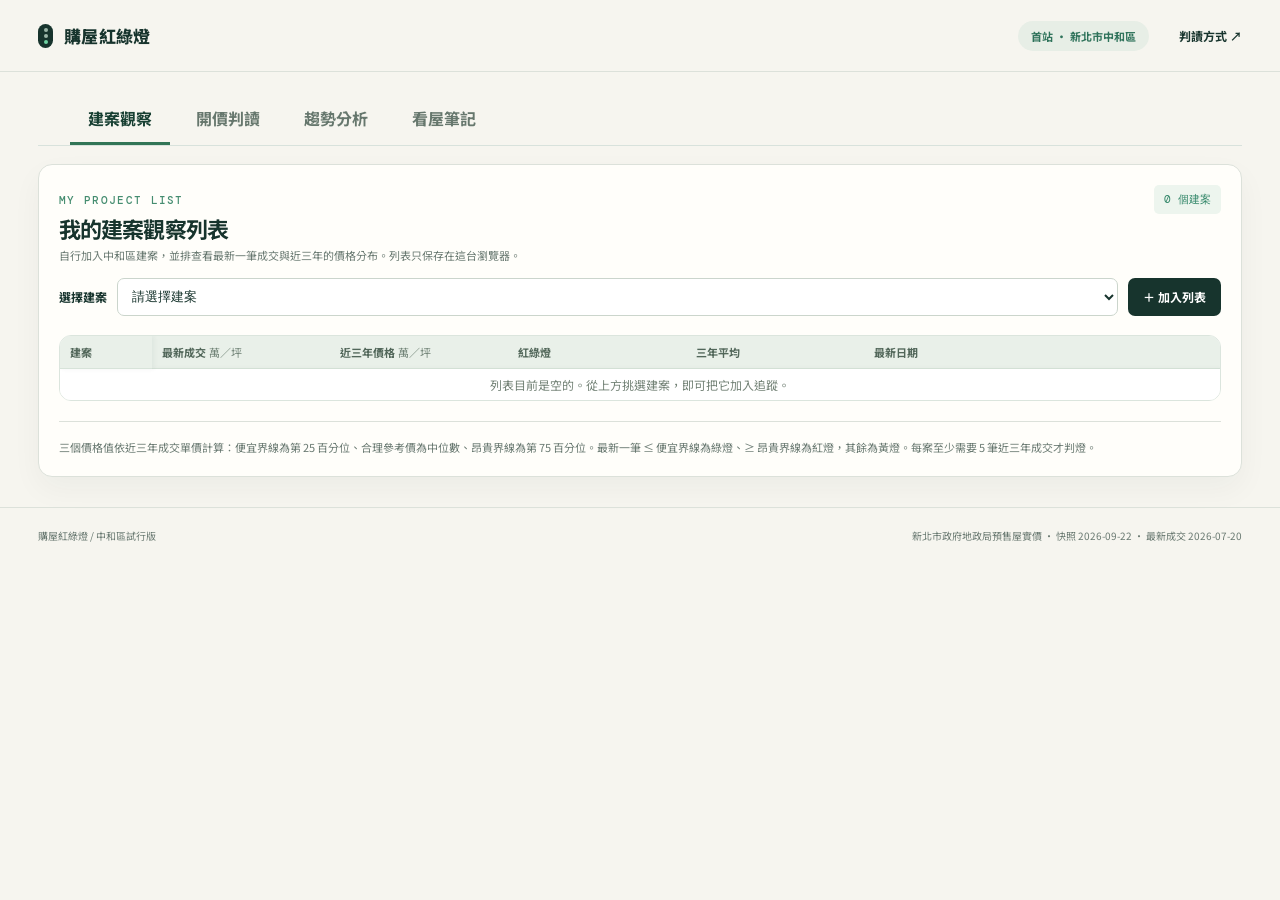
==== commit f10d43fb: "Shorten tab labels" ====
--- a/index.html
+++ b/index.html
@@ -16,7 +16,7 @@
     <div class="top-right"><span class="region-pill">首站 · 新北市中和區</span><a href="#method" id="topAnalysisLink" class="top-link">判讀方式 ↗</a></div>
   </header>
   <main id="top">
-    <nav class="page-tabs" role="tablist" aria-label="主要功能"><button id="tabWatchlist" type="button" role="tab" aria-controls="watchlist" aria-selected="true">我的建案觀察列表</button><button id="tabAnalysis" type="button" role="tab" aria-controls="analysisPanel" aria-selected="false">這個開價，到底合理嗎？</button><button id="tabTrend" type="button" role="tab" aria-controls="trendPanel" aria-selected="false">AI 趨勢分析</button><button id="tabNotes" type="button" role="tab" aria-controls="notesPanel" aria-selected="false">看屋筆記</button></nav>
+    <nav class="page-tabs" role="tablist" aria-label="主要功能"><button id="tabWatchlist" type="button" role="tab" aria-controls="watchlist" aria-selected="true">建案觀察</button><button id="tabAnalysis" type="button" role="tab" aria-controls="analysisPanel" aria-selected="false">開價判讀</button><button id="tabTrend" type="button" role="tab" aria-controls="trendPanel" aria-selected="false">趨勢分析</button><button id="tabNotes" type="button" role="tab" aria-controls="notesPanel" aria-selected="false">看屋筆記</button></nav>
     <div id="analysisPanel" role="tabpanel" aria-labelledby="tabAnalysis" hidden>
     <section class="hero">
       <div class="hero-content">
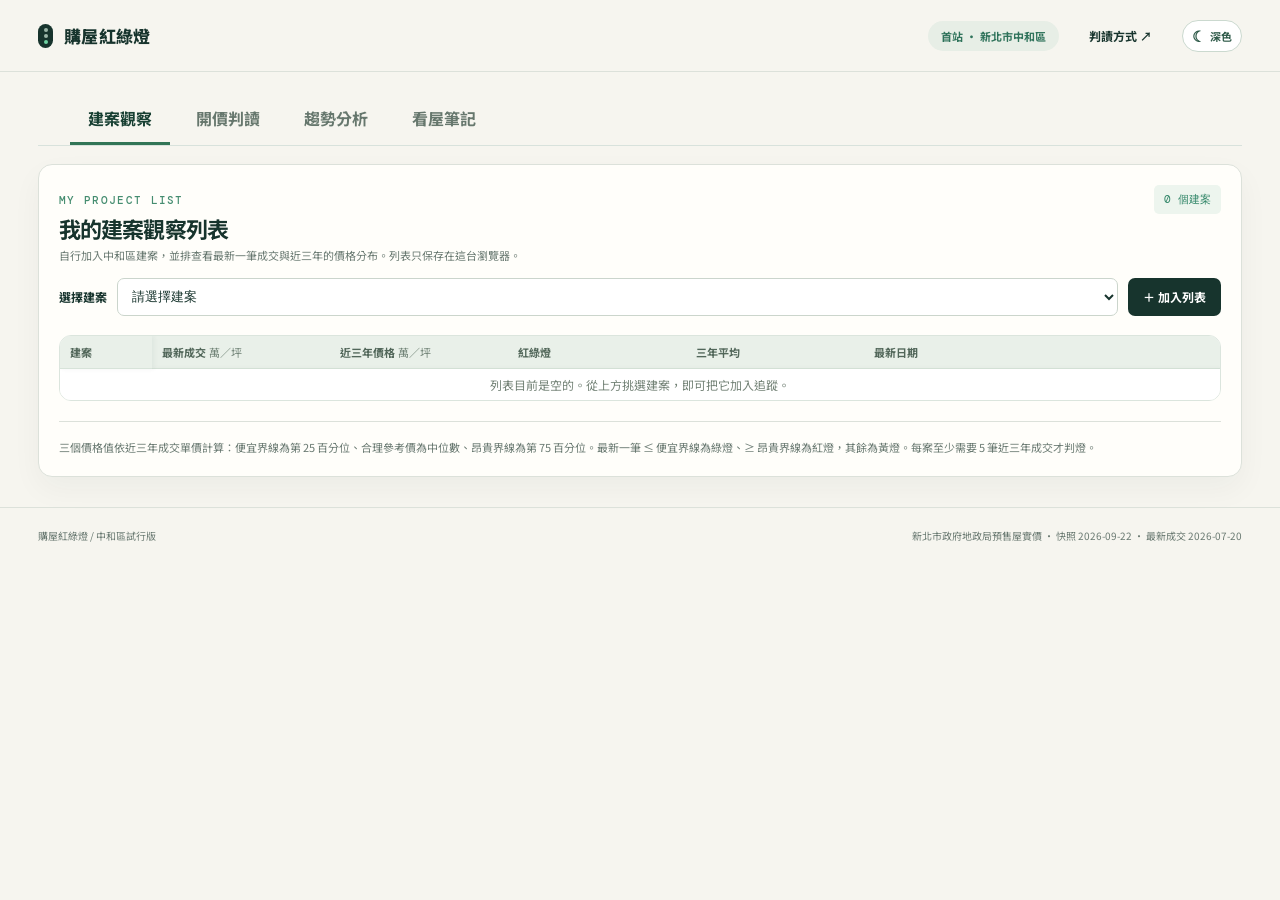
==== commit 3316eebc: "Add persistent light and dark themes" ====
--- a/index.html
+++ b/index.html
@@ -8,12 +8,12 @@
   <link rel="preconnect" href="https://fonts.googleapis.com" />
   <link rel="preconnect" href="https://fonts.gstatic.com" crossorigin />
   <link href="https://fonts.googleapis.com/css2?family=DM+Mono:wght@400;500;700&family=Noto+Sans+TC:wght@400;500;600;700;800&display=swap" rel="stylesheet" />
-  <link rel="stylesheet" href="styles.css?v=20260924-11" />
+  <link rel="stylesheet" href="styles.css?v=20260929-1" />
 </head>
 <body>
   <header class="topbar">
     <a class="brand" href="#top"><span class="brand-mark"><i></i><i></i><i></i></span>購屋紅綠燈</a>
-    <div class="top-right"><span class="region-pill">首站 · 新北市中和區</span><a href="#method" id="topAnalysisLink" class="top-link">判讀方式 ↗</a></div>
+    <div class="top-right"><span class="region-pill">首站 · 新北市中和區</span><a href="#method" id="topAnalysisLink" class="top-link">判讀方式 ↗</a><button id="themeToggle" class="theme-toggle" type="button" aria-label="切換深色模式" aria-pressed="false"><span aria-hidden="true">☾</span><span class="theme-toggle-label">深色</span></button></div>
   </header>
   <main id="top">
     <nav class="page-tabs" role="tablist" aria-label="主要功能"><button id="tabWatchlist" type="button" role="tab" aria-controls="watchlist" aria-selected="true">建案觀察</button><button id="tabAnalysis" type="button" role="tab" aria-controls="analysisPanel" aria-selected="false">開價判讀</button><button id="tabTrend" type="button" role="tab" aria-controls="trendPanel" aria-selected="false">趨勢分析</button><button id="tabNotes" type="button" role="tab" aria-controls="notesPanel" aria-selected="false">看屋筆記</button></nav>
@@ -92,6 +92,6 @@
     <section id="method" class="method-section"><div><span class="step-index">HOW IT WORKS</span><h2>一盞燈背後，<br />有清楚的比較依據。</h2></div><div class="method-copy"><p>本案自己的近三年、相近坪數成交會自動納入；系統另選入價格最低的最多三個可比建案，你可隨時加入、移除或清空。只要本案或任一已加入建案有可用成交，即會判燈；全數沒有成交才不判燈。候選案需符合相同建物類型、相近房屋坪數、基地直線距離 0 至 300 公尺與首次成交年份前後 1 至 3 年。</p><div class="legend"><span><i class="green"></i>低於基準 · 綠燈</span><span><i class="amber"></i>基準至高出 15% · 黃燈</span><span><i class="red"></i>高出超過 15% · 紅燈</span></div><p class="method-small">預售屋尚無實際屋齡，因此以各案「首次公開成交年份」代表案齡，並非完工年份。同一路名也不保證基地緊鄰；資料有發布時間差，成交中位數不是可保證的議價底價。</p></div></section>
   </main>
   <footer><span>購屋紅綠燈 / 中和區試行版</span><span id="sourceFreshness">資料來源：新北市政府地政局</span></footer>
-  <script type="module" src="app.mjs?v=20260924-4"></script>
+  <script type="module" src="app.mjs?v=20260929-1"></script>
 </body>
 </html>
--- a/styles.css
+++ b/styles.css
@@ -98,3 +98,14 @@
   .watch-table th:nth-child(2),.watch-table td:nth-child(2){width:auto}.watch-table th:nth-child(3),.watch-table td:nth-child(3){width:auto}.watch-table th:nth-child(4),.watch-table td:nth-child(4){width:auto}.watch-table th:nth-child(7),.watch-table td:nth-child(7){width:auto}
   .watch-table th,.watch-table td{white-space:nowrap;overflow:visible;padding:6px 6px}.watch-table th{font-size:10px}.watch-table td{font-size:11px}.watch-price{font-size:16px}.watch-table .watch-signal{min-width:47px;padding:3px 6px;font-size:10px}.watch-table .watch-remove{padding:3px 5px;font-size:10px}.watch-table .watch-remove::after{content:none}
 }
+/* Theme switcher and a deliberate dark palette for all interactive surfaces. */
+.theme-toggle{display:inline-flex;align-items:center;gap:5px;min-height:32px;border:1px solid #cbd9cf;border-radius:999px;background:#fff;color:#315c4b;padding:5px 9px;font:700 11px 'Noto Sans TC',sans-serif}.theme-toggle>span:first-child{font-size:15px;line-height:1}
+body[data-theme="dark"]{--ink:#e6f1e9;--green:#6bc79a;--red:#f18478;--amber:#f2c769;--cream:#101713;--paper:#17231c;--line:#304238;--muted:#afc0b5;background:#101713;color:#e6f1e9}
+body[data-theme="dark"] .topbar,body[data-theme="dark"] .page-tabs,body[data-theme="dark"] footer{border-color:#304238}body[data-theme="dark"] .region-pill{background:#21352a;color:#9ed7b4}body[data-theme="dark"] .theme-toggle{border-color:#496355;background:#1b2a22;color:#e5f1e8}
+body[data-theme="dark"] .card,body[data-theme="dark"] .watch-table-scroll,body[data-theme="dark"] .trend-grid article,body[data-theme="dark"] .note-card,body[data-theme="dark"] .note-tier,body[data-theme="dark"] .quick-block{background:#17231c;border-color:#304238;box-shadow:none}
+body[data-theme="dark"] input,body[data-theme="dark"] select,body[data-theme="dark"] textarea,body[data-theme="dark"] .watch-table .watch-remove,body[data-theme="dark"] .note-edit,body[data-theme="dark"] .note-delete,body[data-theme="dark"] .note-actions .note-cancel{background:#111a15;color:#e6f1e9;border-color:#40594a}
+body[data-theme="dark"] .watch-table th,body[data-theme="dark"] .watch-table th:first-child,body[data-theme="dark"] .comparison-labels{background:#24342a;color:#c5d7ca;border-color:#3a5142}body[data-theme="dark"] .watch-table td,body[data-theme="dark"] .watch-table td:first-child,body[data-theme="dark"] .comparison-property{background:#17231c;color:#e1ece3;border-color:#304238}body[data-theme="dark"] .watch-table tbody tr:hover td,body[data-theme="dark"] .watch-table tbody tr:hover td:first-child{background:#1d2d24}
+body[data-theme="dark"] .watch-table th span,body[data-theme="dark"] .watch-identity small,body[data-theme="dark"] .watch-line span,body[data-theme="dark"] .watch-method,body[data-theme="dark"] .notes-heading p,body[data-theme="dark"] .trend-heading p,body[data-theme="dark"] .note-card-header p,body[data-theme="dark"] .note-card-text,body[data-theme="dark"] .note-tier p,body[data-theme="dark"] .quick-block legend small{color:#aabdb0}
+body[data-theme="dark"] .watch-price,body[data-theme="dark"] .watch-identity strong,body[data-theme="dark"] .comparison-property .comparison-name{color:#e6f1e9}body[data-theme="dark"] .quick-rating-grid>div,body[data-theme="dark"] .note-ratings label,body[data-theme="dark"] .note-costs label{background:#1e2c24}body[data-theme="dark"] .rating-buttons button,body[data-theme="dark"] .quick-toggle-grid span,body[data-theme="dark"] .note-tags span{background:#152019;border-color:#40594a;color:#d3e2d6}
+body[data-theme="dark"] .note-calc,body[data-theme="dark"] .trend-summary,body[data-theme="dark"] .appreciation-score{background:#21362a;color:#9ed7b4}body[data-theme="dark"] .watch-metric,body[data-theme="dark"] .note-summary>*{background:#203027;color:#c4d6c8}body[data-theme="dark"] .trend-caution{background:#302b1e;color:#e3d29e}body[data-theme="dark"] .page-tabs button{color:#aebfb3}body[data-theme="dark"] .page-tabs button[aria-selected=true]{color:#e6f1e9;border-color:#6bc79a}
+@media(max-width:700px){.theme-toggle{min-height:30px;padding:4px 7px}.theme-toggle-label{display:none}.top-right{gap:6px}}
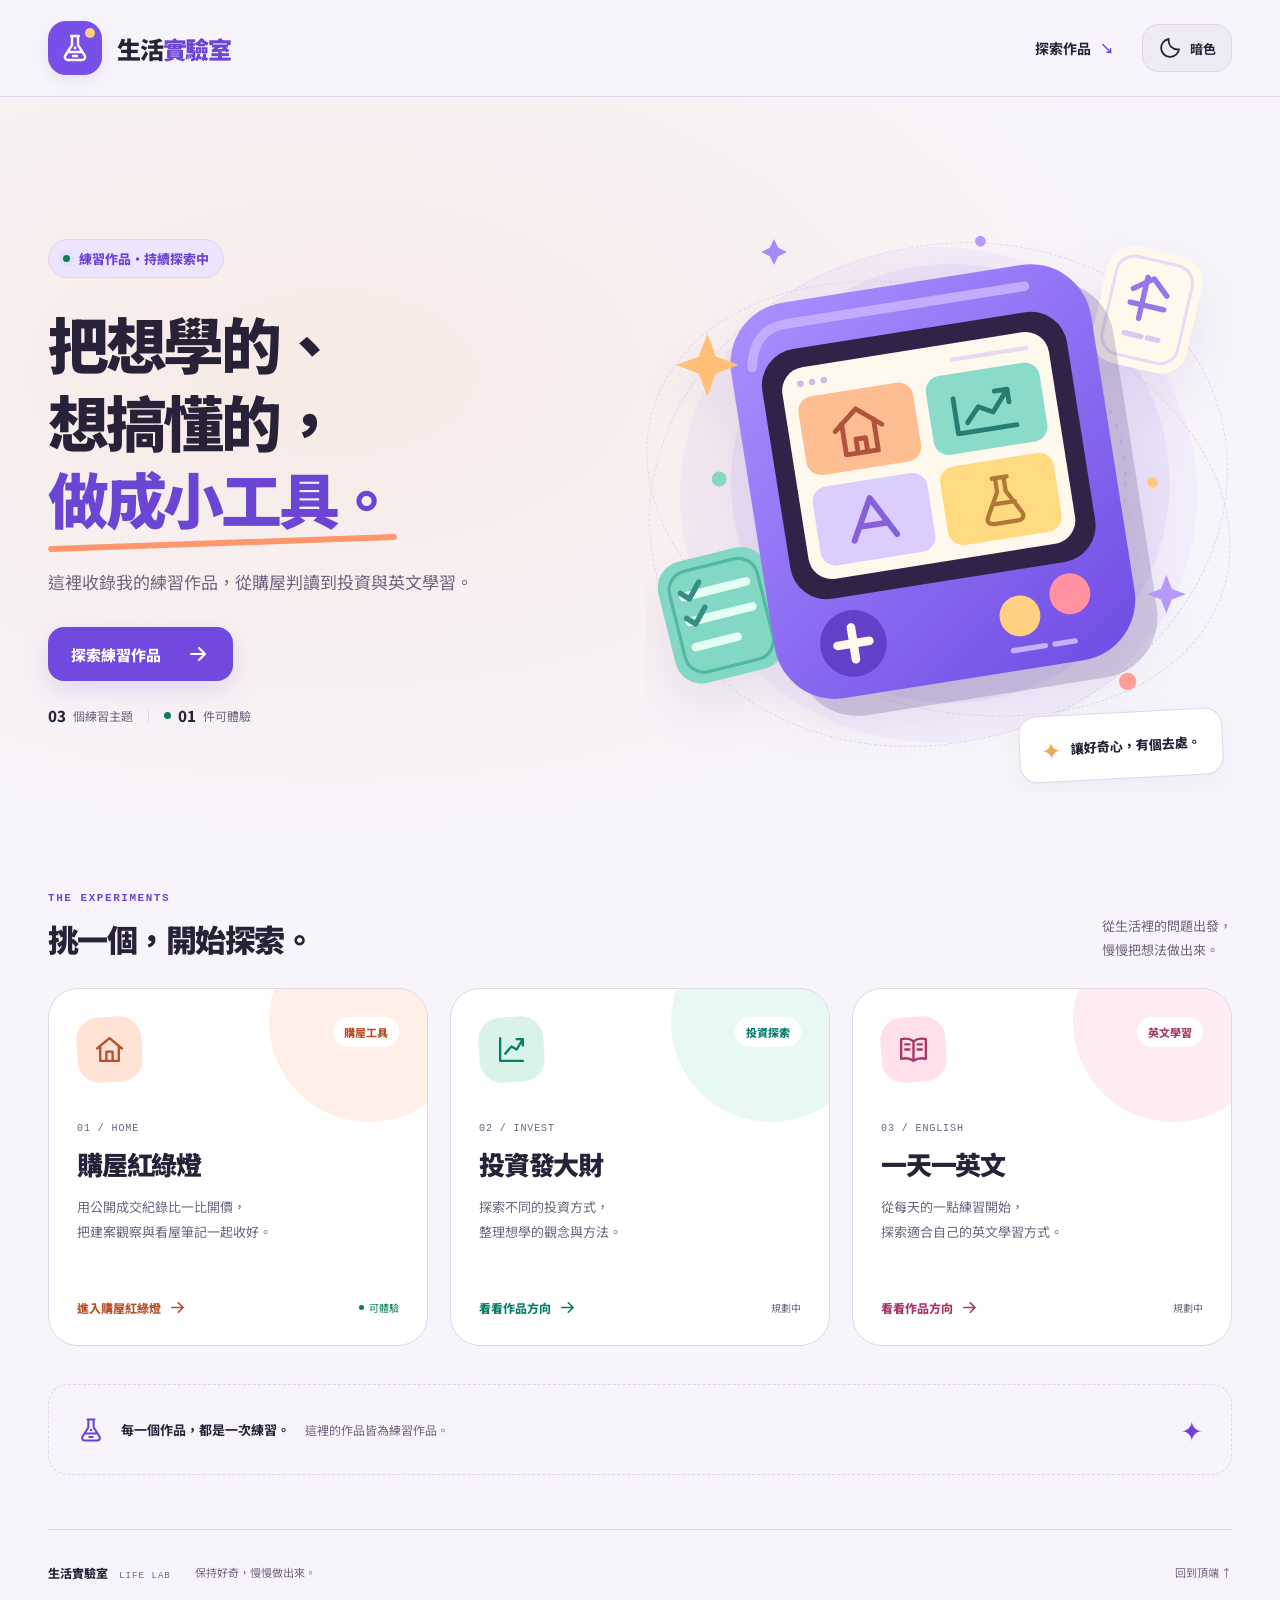
==== commit f9f93bcc: "Add Life Lab homepage and practice project entries" ====
--- a/index.html
+++ b/index.html
@@ -1,97 +1,69 @@
 <!doctype html>
 <html lang="zh-Hant">
 <head>
-  <meta charset="UTF-8" />
+  <meta charset="utf-8" />
   <meta name="viewport" content="width=device-width, initial-scale=1" />
-  <meta name="theme-color" content="#102d27" />
-  <title>購屋紅綠燈｜中和區預售屋開價比一比</title>
-  <link rel="preconnect" href="https://fonts.googleapis.com" />
-  <link rel="preconnect" href="https://fonts.gstatic.com" crossorigin />
-  <link href="https://fonts.googleapis.com/css2?family=DM+Mono:wght@400;500;700&family=Noto+Sans+TC:wght@400;500;600;700;800&display=swap" rel="stylesheet" />
-  <link rel="stylesheet" href="styles.css?v=20260929-1" />
+  <meta name="theme-color" content="#f7f5fb" data-light="#f7f5fb" data-dark="#15121f" />
+  <meta name="description" content="生活實驗室，收錄購屋紅綠燈、投資發大財、一天一英文等練習作品。把想學的、想搞懂的，做成小工具。" />
+  <title>生活實驗室｜把好奇心做成小工具</title>
+  <script src="assets/theme.js"></script>
+  <link rel="stylesheet" href="assets/lab.css" />
 </head>
 <body>
-  <header class="topbar">
-    <a class="brand" href="#top"><span class="brand-mark"><i></i><i></i><i></i></span>購屋紅綠燈</a>
-    <div class="top-right"><span class="region-pill">首站 · 新北市中和區</span><a href="#method" id="topAnalysisLink" class="top-link">判讀方式 ↗</a><button id="themeToggle" class="theme-toggle" type="button" aria-label="切換深色模式" aria-pressed="false"><span aria-hidden="true">☾</span><span class="theme-toggle-label">深色</span></button></div>
+  <a class="skip-link" href="#main">跳到主要內容</a>
+  <header class="site-header">
+    <div class="header-inner">
+      <a class="brand" href="./" aria-label="生活實驗室首頁">
+        <span class="brand-icon"><svg aria-hidden="true"><use href="assets/icons.svg#flask" /></svg><i></i></span>
+        <span>生活<span class="brand-accent">實驗室</span></span>
+      </a>
+      <nav class="header-actions" aria-label="網站導覽">
+        <a class="explore-link" href="#works">探索作品 <span aria-hidden="true">↘</span></a>
+        <button class="theme-button" type="button" data-theme-toggle aria-label="切換至暗色模式" aria-pressed="false">
+          <svg aria-hidden="true" data-theme-icon="moon"><use href="assets/icons.svg#moon" /></svg>
+          <svg aria-hidden="true" data-theme-icon="sun" hidden><use href="assets/icons.svg#sun" /></svg>
+          <span data-theme-label>暗色</span>
+        </button>
+      </nav>
+    </div>
   </header>
-  <main id="top">
-    <nav class="page-tabs" role="tablist" aria-label="主要功能"><button id="tabWatchlist" type="button" role="tab" aria-controls="watchlist" aria-selected="true">建案觀察</button><button id="tabAnalysis" type="button" role="tab" aria-controls="analysisPanel" aria-selected="false">開價判讀</button><button id="tabTrend" type="button" role="tab" aria-controls="trendPanel" aria-selected="false">趨勢分析</button><button id="tabNotes" type="button" role="tab" aria-controls="notesPanel" aria-selected="false">看屋筆記</button></nav>
-    <div id="analysisPanel" role="tabpanel" aria-labelledby="tabAnalysis" hidden>
-    <section class="hero">
-      <div class="hero-content">
-        <div class="eyebrow"><span class="eyebrow-line"></span> ZHONGHE / PRICE SIGNAL</div>
-        <h1>這個開價，<br /><em>到底合理嗎？</em></h1>
-        <p>找出中和區的預售建案，輸入業務報的價格。我們用公開成交紀錄整理比較基準，讓你知道該追問什麼、從哪裡開始談。</p>
-        <div class="hero-meta"><span>01 搜尋建案</span><b>→</b><span>02 輸入開價</span><b>→</b><span>03 查看燈號與案例</span></div>
+  <main id="main" class="site-main">
+    <section class="hero" aria-labelledby="hero-title">
+      <div class="hero-copy">
+        <span class="eyebrow"><span class="status-dot"></span> 練習作品・持續探索中</span>
+        <h1 id="hero-title">把想學的、<br />想搞懂的，<br /><span class="headline-accent">做成小工具。</span></h1>
+        <p class="hero-description">這裡收錄我的練習作品，<br class="mobile-break" />從購屋判讀到投資與英文學習。</p>
+        <a class="primary-link" href="#works">探索練習作品 <svg aria-hidden="true"><use href="assets/icons.svg#arrow" /></svg></a>
+        <div class="hero-meta"><span><b>03</b> 個練習主題</span><span class="meta-divider"></span><span><i class="status-dot"></i><b>01</b> 件可體驗</span></div>
       </div>
-      <div class="hero-art" aria-hidden="true"><div class="art-grid"></div><div class="art-ring ring-one"></div><div class="art-ring ring-two"></div><div class="art-core"><span class="art-light red"></span><span class="art-light amber"></span><span class="art-light green"></span></div><div class="art-label">MAKE AN INFORMED OFFER <span>↗</span></div></div>
-    </section>
-
-    <section class="workspace">
-      <div class="entry-panel card">
-        <div class="step-heading"><span class="step-index">01 / START HERE</span><h2>選一個你正在看的建案</h2><p>先從中和區有公開預售成交紀錄的建案開始。</p></div>
-        <label class="field-label" for="projectSearch">搜尋建案名稱或路名</label>
-        <div class="search-wrap"><span class="search-icon" aria-hidden="true">⌕</span><input id="projectSearch" autocomplete="off" placeholder="例如：連城路、大同新紀元" aria-controls="projectOptions" aria-expanded="false" /><button id="clearSearch" type="button" aria-label="清除搜尋">×</button></div>
-        <div id="projectOptions" class="project-options" role="listbox" hidden></div>
-        <p id="dataStatus" class="field-hint">正在讀取中和區官方成交資料…</p>
-        <div id="selectedProject" class="selected-project" hidden><div><span class="selected-kicker">已選建案</span><strong id="selectedName"></strong><small id="selectedAddress"></small></div><button type="button" id="changeProject" class="text-button">更換</button></div>
-        <form id="priceForm">
-          <div class="form-divider"></div>
-          <div class="step-heading second"><span class="step-index">02 / YOUR ASKING PRICE</span><h2>輸入你拿到的開價</h2><p>請確認是同一種坪數與價格口徑，避免車位讓單價失真。</p></div>
-          <div class="fields"><div class="field"><label class="field-label" for="askingUnit">每坪開價 <span>必填</span></label><div class="input-unit"><input id="askingUnit" type="number" inputmode="decimal" min="1" max="500" step="0.01" placeholder="例如 85" required /><span>萬 / 坪</span></div></div><div class="field"><label class="field-label" for="targetArea">房屋坪數 <span>必填</span></label><div class="input-unit"><input id="targetArea" type="number" inputmode="decimal" min="8" max="150" step="0.01" placeholder="不含車位" required /><span>坪</span></div></div></div>
-          <p class="field-hint">如果業務只報總價，先扣除車位價，再除以不含車位的房屋坪數。</p>
-          <button class="primary-button" type="submit">開始比價 <span>↗</span></button>
-        </form>
-      </div>
-
-      <div class="results-panel">
-        <section id="resultEmpty" class="empty-state card"><div class="empty-orb"><span></span><span></span><span></span></div><span class="step-index">THE SIGNAL</span><h2>你的結果，會從這裡開始。</h2><p>選擇建案並輸入每坪開價，我們會展示成交基準、價差與使用的案例。</p><div class="empty-lines"><i></i><i></i><i></i></div></section>
-        <section id="resultContent" hidden>
-          <article id="signalCard" class="signal-card card"><div class="signal-top"><span class="step-index">03 / PRICE SIGNAL</span><span id="resultDate"></span></div><div class="signal-title-row"><div id="signalLamp" class="signal-lamp neutral"><i></i><i></i><i></i></div><div><span id="resultProject" class="signal-project"></span><h2 id="signalTitle"></h2><p id="signalDescription"></p></div></div><div class="signal-stats"><div><span>你的每坪開價</span><strong id="askingDisplay">—</strong><small>萬 / 坪</small></div><div><span>可比成交基準</span><strong id="baselineDisplay">—</strong><small>萬 / 坪</small></div><div><span>高低價差</span><strong id="differenceDisplay">—</strong><small>相對成交基準</small></div></div><div id="confidenceNote" class="confidence-note"></div></article>
-          <article class="cases-card card"><div class="cases-header"><div><span class="step-index">04 / COMPARE PROJECTS</span><h2>比較建案</h2></div><span id="casesCount" class="case-count">0 案已加入</span></div><p id="casesSummary" class="cases-summary"></p><label class="tolerance-control" for="vintageTolerance">首次成交年份差距 <select id="vintageTolerance"><option value="1">前後 1 年</option><option value="2">前後 2 年</option><option value="3" selected>前後 3 年</option></select></label><p id="comparisonStatus" class="comparison-status" role="status"></p><div id="caseList" class="case-list"></div><a class="source-link" href="https://data.ntpc.gov.tw/datasets/9238ccc2-9701-4ca7-a0a0-ebe4a0669685" target="_blank" rel="noopener noreferrer">前往新北市政府資料來源 ↗</a></article>
-          <article class="visit-card card"><div class="visit-icon">↗</div><div><span class="step-index">BEFORE YOU VISIT</span><h2>地圖上看過，現場再走一次</h2><p>確認基地周圍道路、噪音與設施。街景拍攝時間可能早於建案公開時間。</p><a id="mapsLink" href="#" target="_blank" rel="noopener noreferrer" class="maps-button">在 Google Maps 查看基地 ↗</a></div></article>
-        </section>
+      <div class="hero-visual" aria-hidden="true">
+        <span class="visual-orbit orbit-one"></span><span class="visual-orbit orbit-two"></span>
+        <img src="assets/lab-illustration.svg" width="600" height="540" alt="" fetchpriority="high" />
+        <span class="visual-note"><span>✦</span> 讓好奇心，有個去處。</span>
       </div>
     </section>
-    </div>
-
-    <section id="watchlist" class="watchlist-section card">
-      <div class="watchlist-header"><div><span class="step-index">MY PROJECT LIST</span><h2>我的建案觀察列表</h2><p>自行加入中和區建案，並排查看最新一筆成交與近三年的價格分布。列表只保存在這台瀏覽器。</p></div><span id="watchCount" class="case-count">0 個建案</span></div>
-      <div class="watchlist-picker"><label for="watchProject">選擇建案</label><select id="watchProject"><option value="">資料載入中…</option></select><button id="addWatchProject" type="button">＋ 加入列表</button></div>
-      <p id="watchStatus" class="watch-status" role="status"></p>
-      <div class="watch-table-scroll"><div class="watch-table-inner"><table class="watch-table"><thead><tr><th scope="col">建案</th><th scope="col">最新成交 <span>萬／坪</span></th><th scope="col">近三年價格 <span>萬／坪</span></th><th scope="col">紅綠燈</th><th scope="col">三年平均</th><th scope="col">最新日期</th><th scope="col"><span class="sr-only">操作</span></th></tr></thead><tbody id="watchList"></tbody></table></div></div>
-      <p class="watch-method">三個價格值依近三年成交單價計算：便宜界線為第 25 百分位、合理參考價為中位數、昂貴界線為第 75 百分位。最新一筆 ≤ 便宜界線為綠燈、≥ 昂貴界線為紅燈，其餘為黃燈。每案至少需要 5 筆近三年成交才判燈。</p>
+    <section id="works" class="works" aria-labelledby="works-title">
+      <div class="section-heading"><div><span class="section-kicker">THE EXPERIMENTS</span><h2 id="works-title">挑一個，開始探索。</h2></div><p>從生活裡的問題出發，<br />慢慢把想法做出來。</p></div>
+      <div class="works-grid">
+        <a class="work-card home-card" href="home-buying/" aria-labelledby="home-title" aria-describedby="home-description home-status">
+          <div class="card-top"><span class="work-icon"><svg aria-hidden="true"><use href="assets/icons.svg#house" /></svg></span><span class="topic-tag">購屋工具</span></div>
+          <div class="card-content"><span class="work-number">01 / HOME</span><h3 id="home-title">購屋紅綠燈</h3><p id="home-description">用公開成交紀錄比一比開價，<br />把建案觀察與看屋筆記一起收好。</p></div>
+          <div class="card-bottom"><span class="card-link">進入購屋紅綠燈 <svg aria-hidden="true"><use href="assets/icons.svg#arrow" /></svg></span><span id="home-status" class="work-status"><i class="status-dot"></i>可體驗</span></div>
+        </a>
+        <a class="work-card investment-card" href="investment/" aria-labelledby="investment-title" aria-describedby="investment-description investment-status">
+          <div class="card-top"><span class="work-icon"><svg aria-hidden="true"><use href="assets/icons.svg#chart" /></svg></span><span class="topic-tag">投資探索</span></div>
+          <div class="card-content"><span class="work-number">02 / INVEST</span><h3 id="investment-title">投資發大財</h3><p id="investment-description">探索不同的投資方式，<br />整理想學的觀念與方法。</p></div>
+          <div class="card-bottom"><span class="card-link">看看作品方向 <svg aria-hidden="true"><use href="assets/icons.svg#arrow" /></svg></span><span id="investment-status" class="work-status planning">規劃中</span></div>
+        </a>
+        <a class="work-card english-card" href="english/" aria-labelledby="english-title" aria-describedby="english-description english-status">
+          <div class="card-top"><span class="work-icon"><svg aria-hidden="true"><use href="assets/icons.svg#book" /></svg></span><span class="topic-tag">英文學習</span></div>
+          <div class="card-content"><span class="work-number">03 / ENGLISH</span><h3 id="english-title">一天一英文</h3><p id="english-description">從每天的一點練習開始，<br />探索適合自己的英文學習方式。</p></div>
+          <div class="card-bottom"><span class="card-link">看看作品方向 <svg aria-hidden="true"><use href="assets/icons.svg#arrow" /></svg></span><span id="english-status" class="work-status planning">規劃中</span></div>
+        </a>
+      </div>
     </section>
-
-    <section id="trendPanel" class="trend-section card" role="tabpanel" aria-labelledby="tabTrend" hidden>
-      <div class="trend-heading"><span class="step-index">FUTURE OUTLOOK / ZHONGHE</span><h2>AI 趨勢分析</h2><p>用公開成交與官方建設線索，整理值得追問的未來情境。這不是房價預測或投資保證。</p></div>
-      <div class="trend-controls"><label for="trendProject">選擇建案</label><select id="trendProject"><option value="">資料載入中…</option></select><button id="runTrend" type="button">查看趨勢線索 ↗</button></div>
-      <p id="trendStatus" class="field-hint" role="status"></p>
-      <div id="trendResult" hidden><div class="trend-summary" id="trendSummary"></div><div class="trend-grid"><article><span class="step-index">成交變化</span><h3>公開交易趨勢</h3><div id="trendPrices"></div></article><article><span class="step-index">公共建設</span><h3>附近發展線索</h3><div id="trendInfrastructure"></div></article></div><section class="appreciation-panel" aria-labelledby="appreciationTitle"><div class="appreciation-intro"><div><span class="step-index">13 FACTORS / WEIGHTED CHECKLIST</span><h3 id="appreciationTitle">未來增值潛力評估</h3><p>依你提供的優先排名加權；僅是待查條件的決策輔助分數，不是預測漲幅。請根據實地、官方資料與建案文件標記。</p></div><div id="appreciationScore" class="appreciation-score" aria-live="polite"></div></div><div id="appreciationSafety" class="appreciation-safety"></div><div id="appreciationCriteria" class="appreciation-criteria"></div><p id="appreciationNote" class="appreciation-note"></p></section><div class="trend-caution"><strong>判讀提醒</strong><p id="trendCaution"></p></div></div>
-    </section>
-
-    <section id="notesPanel" class="notes-section card" role="tabpanel" aria-labelledby="tabNotes" hidden>
-      <div class="notes-heading"><span class="step-index">VIEWING NOTES / DECISION FRAMEWORK</span><h2>看屋筆記</h2><p>可記錄多個建案、不同坪數、位置與空間。Tier 1 先篩掉不能接受的條件；Tier 2 再以 1～5 分評估核心體驗；Tier 3 則直接換算裝修預算。</p></div>
-      <form id="noteForm" class="note-form">
-        <div class="note-basics"><label>物件名稱<input id="noteProject" name="noteProject" list="noteProjectOptions" maxlength="80" placeholder="例如：大同新紀元" required /></label><datalist id="noteProjectOptions"></datalist><label>格局／位置<input id="noteSize" name="noteSize" maxlength="60" placeholder="3 房 2 廳／A 棟 12 樓" /></label><label>看屋日期<input id="noteDate" name="noteDate" type="date" /></label></div>
-        <div class="quick-numbers"><label>總價 <span>萬元</span><input id="noteTotal" name="noteTotal" type="number" min="0" step="1" inputmode="numeric" placeholder="2,680" /></label><label>車位價 <span>萬元</span><input id="noteParkingPrice" name="noteParkingPrice" type="number" min="0" step="1" inputmode="numeric" placeholder="180" /></label><label>權狀坪數<input id="noteDeedArea" name="noteDeedArea" type="number" min="0" step="0.1" inputmode="decimal" placeholder="42.6" /></label><label>主建物坪數<input id="noteMainArea" name="noteMainArea" type="number" min="0" step="0.1" inputmode="decimal" placeholder="25.8" /></label><output id="noteCalc" class="note-calc">填入總價與坪數後，自動算單價與公設比</output></div>
-        <fieldset class="quick-block deal-breakers"><legend>一票否決警示 <small>有任一項即標示踩雷物件</small></legend><div class="quick-toggle-grid"><label><input type="checkbox" name="breakerLight" /><span>採光通風死角</span></label><label><input type="checkbox" name="breakerDark" /><span>嚴重暗房</span></label><label><input type="checkbox" name="breakerBeam" /><span>壓樑難解</span></label><label><input type="checkbox" name="breakerDistance" /><span>棟距壓迫</span></label><label><input type="checkbox" name="breakerStairwell" /><span>梯間雜物</span></label></div></fieldset>
-        <fieldset class="quick-block"><legend>現場 5 階評分 <small>點選分數，優先記下當下感受</small></legend><div class="quick-rating-grid"><div data-rating="layout"><span>格局動線</span><div class="rating-buttons"><button type="button" data-score="1">1</button><button type="button" data-score="2">2</button><button type="button" data-score="3">3</button><button type="button" data-score="4">4</button><button type="button" data-score="5">5</button></div></div><div data-rating="condition"><span>屋況管線</span><div class="rating-buttons"><button type="button" data-score="1">1</button><button type="button" data-score="2">2</button><button type="button" data-score="3">3</button><button type="button" data-score="4">4</button><button type="button" data-score="5">5</button></div></div><div data-rating="management"><span>社區管理</span><div class="rating-buttons"><button type="button" data-score="1">1</button><button type="button" data-score="2">2</button><button type="button" data-score="3">3</button><button type="button" data-score="4">4</button><button type="button" data-score="5">5</button></div></div><div data-rating="quiet"><span>環境安寧</span><div class="rating-buttons"><button type="button" data-score="1">1</button><button type="button" data-score="2">2</button><button type="button" data-score="3">3</button><button type="button" data-score="4">4</button><button type="button" data-score="5">5</button></div></div><div data-rating="preference"><span>直覺偏好</span><div class="rating-buttons"><button type="button" data-score="1">1</button><button type="button" data-score="2">2</button><button type="button" data-score="3">3</button><button type="button" data-score="4">4</button><button type="button" data-score="5">5</button></div></div></div></fieldset>
-        <fieldset class="quick-block"><legend>快速標籤 <small>可複選</small></legend><div class="note-tags"><label><input type="checkbox" name="tags" value="採光極佳" /><span>#採光極佳</span></label><label><input type="checkbox" name="tags" value="前後陽台" /><span>#前後陽台</span></label><label><input type="checkbox" name="tags" value="水痕壁癌" /><span>#水痕壁癌</span></label><label><input type="checkbox" name="tags" value="需全室換線" /><span>#需全室換線</span></label><label><input type="checkbox" name="tags" value="無天然氣" /><span>#無天然氣</span></label><label><input type="checkbox" name="tags" value="捷運步行10分內" /><span>#捷運步行10分內</span></label></div></fieldset>
-        <section class="note-tier tier-one"><div class="note-tier-title"><span>Tier 1</span><div><h3>硬性門檻</h3><p>一票否決：任一項不合格，這筆看屋記錄會標示為「建議跳過」。</p></div></div><div class="note-checks" data-tier="one"><label><input type="checkbox" name="t1Budget" /> 總價在房貸寬限上限內</label><label><input type="checkbox" name="t1Area" /> 實內坪數符合底線</label><label><input type="checkbox" name="t1Parking" /> 必備坡道平面車位（若需要）</label><label><input type="checkbox" name="t1Commute" /> 通勤時間在上限內</label></div></section>
-        <section class="note-tier tier-two"><div class="note-tier-title"><span>Tier 2</span><div><h3>核心體驗 <small>1～5 分</small></h3><p>總分未達 75 分，建議淘汰。未評分的項目不納入分母。</p></div></div><div class="note-ratings"><label>通風與全室採光面數<select name="t2Light"><option value="">未評</option><option value="1">1 分</option><option value="2">2 分</option><option value="3">3 分</option><option value="4">4 分</option><option value="5">5 分</option></select></label><label>管理基金與梯間整潔<select name="t2Management"><option value="">未評</option><option value="1">1 分</option><option value="2">2 分</option><option value="3">3 分</option><option value="4">4 分</option><option value="5">5 分</option></select></label><label>樑柱不吃實坪、無暗房<select name="t2Layout"><option value="">未評</option><option value="1">1 分</option><option value="2">2 分</option><option value="3">3 分</option><option value="4">4 分</option><option value="5">5 分</option></select></label><label>衛浴開窗或單層排氣<select name="t2Bathroom"><option value="">未評</option><option value="1">1 分</option><option value="2">2 分</option><option value="3">3 分</option><option value="4">4 分</option><option value="5">5 分</option></select></label></div></section>
-        <section class="note-tier tier-three"><div class="note-tier-title"><span>Tier 3</span><div><h3>裝修修正項 <small>成本轉化</small></h3><p>不扣分，填入預估金額後直接加總為裝修預備金。</p></div></div><div class="note-costs"><label>衛浴、廚具拆除重做 <input name="t3KitchenBath" type="number" min="0" step="1" placeholder="萬元" /><small>萬元</small></label><label>地磚／木地板修整 <input name="t3Floor" type="number" min="0" step="1" placeholder="萬元" /><small>萬元</small></label><label>全室電路抽換重拉 <input name="t3Electric" type="number" min="0" step="1" placeholder="萬元" /><small>萬元</small></label></div></section>
-        <label class="note-freeform">空間觀察／待追問<textarea id="noteText" name="noteText" maxlength="1200" placeholder="例如：客廳西曬、主臥採光佳；確認管理基金與垃圾處理方式。"></textarea></label>
-        <div class="note-actions"><button id="noteSubmit" type="submit">儲存看屋筆記</button><button id="cancelNoteEdit" class="note-cancel" type="button" hidden>取消編輯</button><span id="noteStatus" role="status"></span></div>
-      </form>
-      <div class="note-list-heading"><h3>已記錄的建案</h3><span id="noteCount">0 筆</span></div><div id="noteList" class="note-list"></div>
-      <section class="mobile-compare"><div class="compare-heading"><div><span class="step-index">MOBILE COMPARISON</span><h3>物件橫向比對</h3></div><div class="compare-modes"><button id="compareCards" class="active" type="button">並排卡</button><button id="compareMetrics" type="button">指標排行</button></div></div><div id="compareCardView"><div class="comparison-scroll"><div class="comparison-grid"><div class="comparison-labels"><span>物件</span><span>單價／公設</span><span>踩雷</span><span>格局動線</span><span>屋況管線</span><span>社區管理</span><span>環境安寧</span><span>直覺偏好</span></div><div id="comparisonColumns" class="comparison-columns"></div></div></div><p class="compare-hint">左右滑動查看其他物件</p></div><div id="compareMetricView" hidden><div id="metricPicker" class="metric-picker"></div><div id="metricRanking" class="metric-ranking"></div></div></section>
-    </section>
-
-    <section id="method" class="method-section"><div><span class="step-index">HOW IT WORKS</span><h2>一盞燈背後，<br />有清楚的比較依據。</h2></div><div class="method-copy"><p>本案自己的近三年、相近坪數成交會自動納入；系統另選入價格最低的最多三個可比建案，你可隨時加入、移除或清空。只要本案或任一已加入建案有可用成交，即會判燈；全數沒有成交才不判燈。候選案需符合相同建物類型、相近房屋坪數、基地直線距離 0 至 300 公尺與首次成交年份前後 1 至 3 年。</p><div class="legend"><span><i class="green"></i>低於基準 · 綠燈</span><span><i class="amber"></i>基準至高出 15% · 黃燈</span><span><i class="red"></i>高出超過 15% · 紅燈</span></div><p class="method-small">預售屋尚無實際屋齡，因此以各案「首次公開成交年份」代表案齡，並非完工年份。同一路名也不保證基地緊鄰；資料有發布時間差，成交中位數不是可保證的議價底價。</p></div></section>
+    <div class="practice-note"><svg aria-hidden="true"><use href="assets/icons.svg#flask" /></svg><p>每一個作品，都是一次練習。<span>這裡的作品皆為練習作品。</span></p><span class="note-spark" aria-hidden="true">✦</span></div>
   </main>
-  <footer><span>購屋紅綠燈 / 中和區試行版</span><span id="sourceFreshness">資料來源：新北市政府地政局</span></footer>
-  <script type="module" src="app.mjs?v=20260929-1"></script>
+  <footer class="site-footer"><a href="./">生活實驗室 <span>LIFE LAB</span></a><p>保持好奇，慢慢做出來。</p><a class="back-top" href="#main">回到頂端 ↑</a></footer>
 </body>
 </html>
--- a/assets/lab.css
+++ b/assets/lab.css
@@ -0,0 +1,203 @@
+@import url('https://fonts.googleapis.com/css2?family=Noto+Sans+TC:wght@400;500;600;700;800;900&display=swap');
+
+:root {
+  color-scheme: light;
+  --background: #f7f5fb;
+  --header: #f7f5fb;
+  --surface: #ffffff;
+  --surface-soft: #eeebf5;
+  --ink: #282238;
+  --muted: #6e647e;
+  --line: #ded8e9;
+  --purple: #6c45d5;
+  --purple-soft: #ede5ff;
+  --button: #7149df;
+  --hero-glow: rgba(249, 191, 143, .2);
+  --green: #087c5d;
+}
+:root[data-theme="dark"] {
+  color-scheme: dark;
+  --background: #15121f;
+  --header: #15121f;
+  --surface: #2a243a;
+  --surface-soft: #211c2d;
+  --ink: #f8f5ff;
+  --muted: #b5acc5;
+  --line: #42394f;
+  --purple: #ad8cff;
+  --purple-soft: #2c233f;
+  --button: #a17afa;
+  --hero-glow: rgba(241, 173, 108, .13);
+  --green: #71dfb7;
+}
+* { box-sizing: border-box; }
+html { scroll-behavior: smooth; scroll-padding-top: 32px; }
+body { margin: 0; background: var(--background); color: var(--ink); font-family: 'Noto Sans TC', system-ui, sans-serif; -webkit-font-smoothing: antialiased; }
+a { color: inherit; text-decoration: none; }
+button { font: inherit; cursor: pointer; }
+button, a { -webkit-tap-highlight-color: transparent; }
+svg { display: block; width: 24px; height: 24px; flex-shrink: 0; }
+[hidden] { display: none !important; }
+::selection { background: #b69aff; color: #21192e; }
+:focus-visible { outline: 3px solid var(--purple); outline-offset: 6px; }
+.skip-link { position: fixed; top: 10px; left: 12px; z-index: 20; padding: 12px 18px; border-radius: 12px; background: var(--surface); transform: translateY(-150%); }
+.skip-link:focus { transform: translateY(0); }
+.site-header { background: var(--header); border-bottom: 1px solid var(--line); }
+.header-inner, .site-main, .site-footer { width: min(1240px, calc(100% - 96px)); margin: 0 auto; }
+.header-inner { height: 96px; display: flex; align-items: center; justify-content: space-between; gap: 24px; }
+.brand { display: flex; align-items: center; gap: 15px; font-size: 24px; font-weight: 900; letter-spacing: -.05em; white-space: nowrap; }
+.brand-icon { position: relative; display: grid; place-items: center; width: 54px; height: 54px; border-radius: 18px; background: #7850e9; color: #fff8ee; box-shadow: 0 6px 18px #7048d51c; }
+.brand-icon svg { width: 32px; height: 32px; }
+.brand-icon i { position: absolute; width: 10px; height: 10px; top: 7px; right: 7px; border-radius: 50%; background: #ffd080; }
+.brand-accent { color: var(--purple); }
+.header-actions { display: flex; align-items: center; gap: 28px; }
+.explore-link { font-size: 14px; font-weight: 700; }
+.explore-link span { color: var(--purple); margin-left: 6px; }
+.theme-button { display: flex; align-items: center; justify-content: center; gap: 8px; min-height: 48px; padding: 10px 15px; border: 1px solid var(--line); border-radius: 16px; background: var(--surface-soft); color: var(--ink); font-size: 13px; font-weight: 700; }
+.theme-button:hover { border-color: var(--purple); }
+.hero { position: relative; display: grid; grid-template-columns: 1fr 1fr; align-items: center; gap: 10px; padding: 76px 0 84px; }
+.hero::before { content: ''; position: absolute; z-index: -1; inset: -30px -48px -40px; background: radial-gradient(ellipse at 26% 36%, var(--hero-glow), transparent 65%); pointer-events: none; }
+.eyebrow { display: inline-flex; align-items: center; gap: 9px; padding: 9px 14px; border-radius: 99px; border: 1px solid var(--line); background: var(--purple-soft); color: var(--purple); font-size: 13px; font-weight: 800; }
+.status-dot { display: inline-block; flex-shrink: 0; width: 7px; height: 7px; border-radius: 50%; background: var(--green); }
+.eyebrow .status-dot { box-shadow: 0 0 0 4px #53cba01a; }
+.hero h1 { margin: 26px 0 29px; font-size: clamp(45px, 4.75vw, 66px); line-height: 1.28; letter-spacing: -.055em; font-weight: 900; }
+.headline-accent { position: relative; display: inline-block; color: var(--purple); }
+.headline-accent::after { content: ''; position: absolute; left: 0; right: -3px; bottom: -9px; height: 6px; border-radius: 99px; background: #ff966e; transform: rotate(-2deg); }
+.hero-description { margin: 0; color: var(--muted); font-size: 17px; line-height: 1.9; }
+.mobile-break { display: none; }
+.primary-link { display: inline-flex; align-items: center; gap: 25px; min-height: 54px; margin-top: 29px; padding: 14px 23px; border-radius: 16px; background: var(--button); color: #fff; font-size: 15px; font-weight: 800; box-shadow: 0 8px 24px #7754d52b; transition: transform .2s; }
+:root[data-theme="dark"] .primary-link { color: #1d142e; }
+.primary-link:hover { transform: translateY(-3px); }
+.hero-meta { display: flex; align-items: center; gap: 15px; margin-top: 24px; color: var(--muted); font-size: 12px; }
+.hero-meta > span { display: inline-flex; align-items: center; gap: 7px; }
+.hero-meta b { color: var(--ink); font-size: 15px; font-weight: 800; }
+.hero-meta .meta-divider { width: 1px; height: 14px; background: var(--line); }
+.hero-visual { position: relative; min-width: 0; padding: 8px 0 30px; overflow: clip; }
+.hero-visual::before { content: ''; position: absolute; inset: 12% 6% 8%; background: #b58dff15; border-radius: 50%; }
+.hero-visual img { position: relative; display: block; width: 110%; max-width: none; height: auto; margin-left: -5%; filter: drop-shadow(0 24px 24px #44266e14); }
+.visual-orbit { position: absolute; border: 1px dashed var(--line); border-radius: 50%; }
+.orbit-one { inset: 12% 0 8%; transform: rotate(-18deg); }
+.orbit-two { inset: 19% -1% 14%; transform: rotate(18deg); }
+.visual-note { position: absolute; right: 9px; bottom: 13px; display: flex; align-items: center; gap: 10px; padding: 15px 21px; border: 1px solid var(--line); border-radius: 18px; background: var(--surface); font-size: 13px; font-weight: 800; box-shadow: 0 8px 28px #2113310a; transform: rotate(-3deg); }
+.visual-note > span { font-size: 24px; color: #eea65b; }
+.works { padding: 6px 0 0; }
+.section-heading { display: flex; align-items: end; justify-content: space-between; gap: 24px; margin-bottom: 27px; }
+.section-kicker { color: var(--purple); font: 700 11px ui-monospace, monospace; letter-spacing: .14em; }
+.section-heading h2 { margin: 10px 0 0; font-size: 31px; font-weight: 900; letter-spacing: -.05em; }
+.section-heading > p { margin: 0; color: var(--muted); font-size: 13px; line-height: 1.8; }
+.works-grid { display: grid; grid-template-columns: repeat(3, minmax(0, 1fr)); gap: 22px; }
+.work-card { --accent: #b9502c; --tint: #ffe4d5; position: relative; display: flex; flex-direction: column; min-height: 358px; overflow: hidden; padding: 28px; border: 1px solid var(--line); border-radius: 30px; background: var(--surface); transition: transform .2s, border-color .2s, box-shadow .2s; }
+.work-card::before { content: ''; position: absolute; top: -67px; right: -42px; width: 200px; height: 200px; border-radius: 50%; background: var(--tint); opacity: .6; }
+.work-card:hover { transform: translateY(-6px); border-color: var(--accent); box-shadow: 0 16px 35px #3723430d; }
+.work-card:focus-visible { outline-offset: 5px; }
+.investment-card { --accent: #087f68; --tint: #d9f3e9; }
+.english-card { --accent: #a73769; --tint: #ffe0eb; }
+:root[data-theme="dark"] .home-card { --accent: #ff9c75; --tint: #edc3b2; }
+:root[data-theme="dark"] .investment-card { --accent: #6de1c2; --tint: #b9dfd1; }
+:root[data-theme="dark"] .english-card { --accent: #ff96bd; --tint: #e8bed5; }
+.card-top { position: relative; display: flex; justify-content: space-between; align-items: start; gap: 12px; }
+.work-icon { display: grid; place-items: center; width: 65px; height: 65px; border-radius: 22px; background: var(--tint); color: var(--accent); transform: rotate(-4deg); }
+.work-icon svg { width: 33px; height: 33px; transform: rotate(4deg); }
+:root[data-theme="dark"] .home-card .work-icon { color: #be502e; }
+:root[data-theme="dark"] .investment-card .work-icon { color: #0b806a; }
+:root[data-theme="dark"] .english-card .work-icon { color: #ad386a; }
+.topic-tag { border-radius: 99px; padding: 7px 11px; background: var(--surface); color: var(--accent); font-size: 11px; font-weight: 800; }
+.card-content { position: relative; margin: 30px 0 28px; }
+.work-number { color: var(--muted); font: 500 10px ui-monospace, monospace; letter-spacing: .09em; }
+.card-content h3 { margin: 9px 0 13px; font-size: 26px; font-weight: 900; letter-spacing: -.045em; }
+.card-content p { margin: 0; color: var(--muted); font-size: 13px; line-height: 1.9; }
+.card-bottom { position: relative; display: flex; align-items: center; justify-content: space-between; gap: 8px; margin-top: auto; }
+.card-link { display: inline-flex; align-items: center; gap: 7px; color: var(--accent); font-size: 12px; font-weight: 800; }
+.card-link svg { width: 19px; height: 19px; transition: transform .2s; }
+.work-card:hover .card-link svg { transform: translateX(3px); }
+.work-status { display: inline-flex; align-items: center; gap: 5px; color: var(--green); font-size: 10px; white-space: nowrap; }
+.work-status .status-dot { width: 5px; height: 5px; }
+.work-status.planning { color: var(--muted); }
+.practice-note { display: flex; align-items: center; gap: 16px; margin: 38px 0 54px; padding: 25px 28px; border: 1px dashed var(--line); border-radius: 20px; }
+.practice-note > svg { width: 28px; height: 28px; color: var(--purple); }
+.practice-note p { margin: 0; font-size: 13px; font-weight: 700; }
+.practice-note p span { display: inline-block; margin-left: 15px; color: var(--muted); font-size: 12px; font-weight: 400; }
+.note-spark { margin-left: auto; color: var(--purple); font-size: 27px; }
+.site-footer { display: flex; align-items: center; gap: 24px; padding: 24px 0 35px; border-top: 1px solid var(--line); }
+.site-footer > a:first-child { font-size: 12px; font-weight: 800; }
+.site-footer > a:first-child span { margin-left: 8px; color: var(--muted); font: 500 9px ui-monospace, monospace; letter-spacing: .12em; }
+.site-footer p { margin: 0; color: var(--muted); font-size: 11px; }
+.back-top { margin-left: auto; padding: 10px 0 10px 10px; font-size: 11px; color: var(--muted); }
+.project-main { padding-top: 42px; min-height: calc(100svh - 188px); }
+.breadcrumb { display: inline-flex; align-items: center; gap: 8px; padding: 9px 0; color: var(--muted); font-size: 13px; }
+.breadcrumb:hover { color: var(--purple); }
+.project-intro { position: relative; overflow: hidden; max-width: 860px; margin: 32px auto 64px; padding: 55px; border: 1px solid var(--line); border-radius: 36px; background: var(--surface); }
+.project-intro::before { content: ''; position: absolute; top: -110px; right: -110px; width: 330px; height: 330px; border-radius: 50%; background: var(--tint); opacity: .35; pointer-events: none; }
+.project-intro .work-icon { width: 84px; height: 84px; border-radius: 27px; margin-bottom: 28px; }
+.project-intro .work-icon svg { width: 44px; height: 44px; }
+.project-intro > * { position: relative; }
+.project-status { display: inline-flex; align-items: center; gap: 8px; border: 1px solid var(--line); border-radius: 99px; padding: 7px 12px; color: var(--muted); font-size: 12px; }
+.project-status i { width: 6px; height: 6px; background: var(--purple); border-radius: 50%; }
+.project-intro h1 { margin: 20px 0 14px; font-size: clamp(34px, 5vw, 50px); font-weight: 900; letter-spacing: -.05em; }
+.project-lead { color: var(--muted); font-size: 18px; line-height: 1.8; }
+.direction-box { padding: 23px 26px; margin-top: 32px; border-radius: 18px; background: var(--surface-soft); }
+.direction-box h2 { margin: 0 0 10px; font-size: 16px; }
+.direction-box p { margin: 0; color: var(--muted); font-size: 14px; line-height: 1.9; }
+.project-intro .primary-link { margin-top: 30px; }
+.project-footnote { margin: 22px 0 0; color: var(--muted); font-size: 12px; }
+
+@media (max-width: 1100px) {
+  .header-inner, .site-main, .site-footer { width: calc(100% - 64px); }
+  .hero { padding-top: 58px; }
+  .hero::before { left: -32px; right: -32px; }
+  .work-card { padding: 23px; }
+  .works-grid { gap: 16px; }
+  .card-bottom { align-items: start; flex-direction: column; gap: 12px; }
+  .hero-description { font-size: 15px; }
+}
+@media (max-width: 760px) {
+  .header-inner, .site-main, .site-footer { width: calc(100% - 40px); }
+  .header-inner { height: 80px; }
+  .brand { font-size: 21px; gap: 11px; }
+  .brand-icon { width: 46px; height: 46px; border-radius: 15px; }
+  .brand-icon svg { width: 28px; height: 28px; }
+  .header-actions { gap: 15px; }
+  .theme-button { width: 46px; height: 46px; padding: 10px; }
+  .theme-button [data-theme-label], .explore-link { display: none; }
+  .hero { grid-template-columns: 1fr; gap: 18px; padding: 47px 0 52px; }
+  .hero::before { inset: -20px -20px; }
+  .hero h1 { font-size: clamp(42px, 8vw, 62px); margin-top: 25px; }
+  .hero-description { font-size: 15px; }
+  .mobile-break { display: block; }
+  .hero-visual { width: min(100%, 460px); justify-self: center; padding-bottom: 25px; margin-top: 4px; }
+  .hero-visual img { width: 100%; margin-left: 0; }
+  .visual-note { bottom: 8px; right: 5px; font-size: 12px; padding: 11px 16px; }
+  .section-heading { align-items: start; flex-direction: column; gap: 12px; margin-bottom: 24px; }
+  .section-heading h2 { font-size: 28px; }
+  .section-heading > p br { display: none; }
+  .works-grid { grid-template-columns: 1fr; gap: 22px; }
+  .work-card { padding: 28px; min-height: 342px; border-radius: 28px; }
+  .work-card::before { top: -62px; right: -34px; width: 230px; height: 230px; }
+  .work-icon { width: 68px; height: 68px; }
+  .topic-tag { padding: 8px 12px; font-size: 12px; }
+  .card-content { margin: 34px 0 30px; }
+  .card-content h3 { font-size: 28px; }
+  .card-content p { font-size: 14px; }
+  .card-bottom { flex-direction: row; align-items: center; }
+  .card-link { font-size: 13px; }
+  .work-status { font-size: 11px; }
+  .practice-note { margin: 28px 0 38px; padding: 21px; }
+  .practice-note p span { display: block; margin: 6px 0 0; }
+  .site-footer { flex-wrap: wrap; gap: 14px; padding-bottom: 25px; }
+  .site-footer p { order: 3; flex-basis: 100%; }
+  .project-main { padding-top: 22px; }
+  .project-intro { margin: 20px 0 38px; padding: 30px 25px; border-radius: 28px; }
+  .project-lead { font-size: 16px; }
+  .direction-box { padding: 21px; }
+}
+@media (max-width: 380px) {
+  .brand { font-size: 19px; }
+  .hero h1 { font-size: 40px; }
+  .mobile-break { display: block; }
+  .work-card { padding: 24px; }
+  .card-link { font-size: 12px; }
+}
+@media (prefers-reduced-motion: reduce) {
+  html { scroll-behavior: auto; }
+  *, *::before, *::after { transition: none !important; }
+}
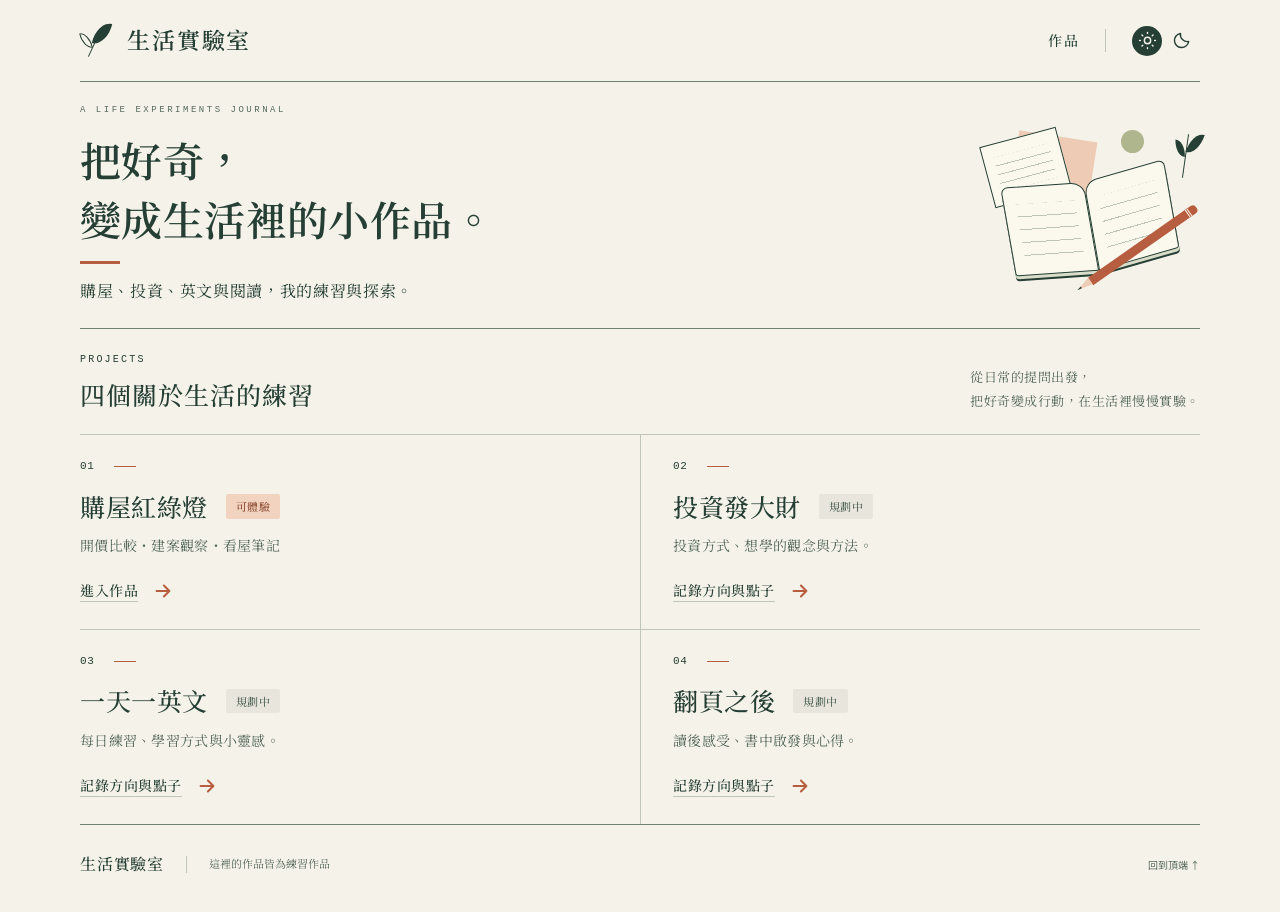
==== commit 453a3d8c: "Refine homepage with editorial layout and add project notebooks" ====
--- a/index.html
+++ b/index.html
@@ -3,26 +3,27 @@
 <head>
   <meta charset="utf-8" />
   <meta name="viewport" content="width=device-width, initial-scale=1" />
-  <meta name="theme-color" content="#f7f5fb" data-light="#f7f5fb" data-dark="#15121f" />
-  <meta name="description" content="生活實驗室，收錄購屋紅綠燈、投資發大財、一天一英文等練習作品。把想學的、想搞懂的，做成小工具。" />
-  <title>生活實驗室｜把好奇心做成小工具</title>
+  <meta name="theme-color" content="#f5f2e9" data-light="#f5f2e9" data-dark="#1c241f" />
+  <meta name="description" content="生活實驗室，收錄購屋紅綠燈、投資發大財、一天一英文與翻頁之後等練習作品。把好奇，變成生活裡的小作品。" />
+  <title>生活實驗室｜把好奇變成生活裡的小作品</title>
   <script src="assets/theme.js"></script>
-  <link rel="stylesheet" href="assets/lab.css" />
+  <link rel="stylesheet" href="assets/journal.css" />
 </head>
 <body>
   <a class="skip-link" href="#main">跳到主要內容</a>
   <header class="site-header">
     <div class="header-inner">
       <a class="brand" href="./" aria-label="生活實驗室首頁">
-        <span class="brand-icon"><svg aria-hidden="true"><use href="assets/icons.svg#flask" /></svg><i></i></span>
-        <span>生活<span class="brand-accent">實驗室</span></span>
+        <span class="leaf-mark" aria-hidden="true"><i></i><i></i><i></i></span>
+        <span>生活實驗室</span>
       </a>
       <nav class="header-actions" aria-label="網站導覽">
-        <a class="explore-link" href="#works">探索作品 <span aria-hidden="true">↘</span></a>
+        <a class="explore-link" href="#works">作品</a>
+        <span class="nav-divider" aria-hidden="true"></span>
         <button class="theme-button" type="button" data-theme-toggle aria-label="切換至暗色模式" aria-pressed="false">
-          <svg aria-hidden="true" data-theme-icon="moon"><use href="assets/icons.svg#moon" /></svg>
-          <svg aria-hidden="true" data-theme-icon="sun" hidden><use href="assets/icons.svg#sun" /></svg>
-          <span data-theme-label>暗色</span>
+          <span class="mode-icon mode-light"><svg aria-hidden="true"><use href="assets/icons.svg#sun" /></svg></span>
+          <span class="mode-icon mode-dark"><svg aria-hidden="true"><use href="assets/icons.svg#moon" /></svg></span>
+          <span class="sr-only" data-theme-label>暗色</span>
         </button>
       </nav>
     </div>
@@ -30,40 +31,54 @@
   <main id="main" class="site-main">
     <section class="hero" aria-labelledby="hero-title">
       <div class="hero-copy">
-        <span class="eyebrow"><span class="status-dot"></span> 練習作品・持續探索中</span>
-        <h1 id="hero-title">把想學的、<br />想搞懂的，<br /><span class="headline-accent">做成小工具。</span></h1>
-        <p class="hero-description">這裡收錄我的練習作品，<br class="mobile-break" />從購屋判讀到投資與英文學習。</p>
-        <a class="primary-link" href="#works">探索練習作品 <svg aria-hidden="true"><use href="assets/icons.svg#arrow" /></svg></a>
-        <div class="hero-meta"><span><b>03</b> 個練習主題</span><span class="meta-divider"></span><span><i class="status-dot"></i><b>01</b> 件可體驗</span></div>
+        <p class="eyebrow">A LIFE EXPERIMENTS JOURNAL</p>
+        <h1 id="hero-title">把好奇，<br />變成生活裡的小作品。</h1>
+        <span class="title-rule" aria-hidden="true"></span>
+        <p class="hero-description">購屋、投資、英文與閱讀，<wbr />我的練習與探索。</p>
       </div>
-      <div class="hero-visual" aria-hidden="true">
-        <span class="visual-orbit orbit-one"></span><span class="visual-orbit orbit-two"></span>
-        <img src="assets/lab-illustration.svg" width="600" height="540" alt="" fetchpriority="high" />
-        <span class="visual-note"><span>✦</span> 讓好奇心，有個去處。</span>
+      <div class="css-illustration" aria-hidden="true">
+        <div class="illustration-scene">
+          <span class="paper-slip slip-back"></span><span class="paper-slip slip-front"></span>
+          <span class="little-sun"></span>
+          <span class="sprout"><i></i><i></i></span>
+          <div class="open-notebook"><span class="notebook-page page-left"></span><span class="notebook-page page-right"></span></div>
+          <span class="pencil"><i></i></span>
+        </div>
       </div>
     </section>
     <section id="works" class="works" aria-labelledby="works-title">
-      <div class="section-heading"><div><span class="section-kicker">THE EXPERIMENTS</span><h2 id="works-title">挑一個，開始探索。</h2></div><p>從生活裡的問題出發，<br />慢慢把想法做出來。</p></div>
+      <div class="section-heading">
+        <div><p class="section-kicker">PROJECTS</p><h2 id="works-title">四個關於生活的練習</h2></div>
+        <p class="section-description">從日常的提問出發，<br />把好奇變成行動，在生活裡慢慢實驗。</p>
+      </div>
       <div class="works-grid">
         <a class="work-card home-card" href="home-buying/" aria-labelledby="home-title" aria-describedby="home-description home-status">
-          <div class="card-top"><span class="work-icon"><svg aria-hidden="true"><use href="assets/icons.svg#house" /></svg></span><span class="topic-tag">購屋工具</span></div>
-          <div class="card-content"><span class="work-number">01 / HOME</span><h3 id="home-title">購屋紅綠燈</h3><p id="home-description">用公開成交紀錄比一比開價，<br />把建案觀察與看屋筆記一起收好。</p></div>
-          <div class="card-bottom"><span class="card-link">進入購屋紅綠燈 <svg aria-hidden="true"><use href="assets/icons.svg#arrow" /></svg></span><span id="home-status" class="work-status"><i class="status-dot"></i>可體驗</span></div>
+          <span class="work-number">01</span>
+          <div class="work-title-row"><h3 id="home-title">購屋紅綠燈</h3><span id="home-status" class="work-status available">可體驗</span></div>
+          <p id="home-description" class="work-description">開價比較・建案觀察・看屋筆記</p>
+          <span class="card-link"><span>進入作品</span><svg aria-hidden="true"><use href="assets/icons.svg#arrow" /></svg></span>
         </a>
         <a class="work-card investment-card" href="investment/" aria-labelledby="investment-title" aria-describedby="investment-description investment-status">
-          <div class="card-top"><span class="work-icon"><svg aria-hidden="true"><use href="assets/icons.svg#chart" /></svg></span><span class="topic-tag">投資探索</span></div>
-          <div class="card-content"><span class="work-number">02 / INVEST</span><h3 id="investment-title">投資發大財</h3><p id="investment-description">探索不同的投資方式，<br />整理想學的觀念與方法。</p></div>
-          <div class="card-bottom"><span class="card-link">看看作品方向 <svg aria-hidden="true"><use href="assets/icons.svg#arrow" /></svg></span><span id="investment-status" class="work-status planning">規劃中</span></div>
+          <span class="work-number">02</span>
+          <div class="work-title-row"><h3 id="investment-title">投資發大財</h3><span id="investment-status" class="work-status">規劃中</span></div>
+          <p id="investment-description" class="work-description">投資方式、想學的觀念與方法。</p>
+          <span class="card-link"><span>記錄方向與點子</span><svg aria-hidden="true"><use href="assets/icons.svg#arrow" /></svg></span>
         </a>
         <a class="work-card english-card" href="english/" aria-labelledby="english-title" aria-describedby="english-description english-status">
-          <div class="card-top"><span class="work-icon"><svg aria-hidden="true"><use href="assets/icons.svg#book" /></svg></span><span class="topic-tag">英文學習</span></div>
-          <div class="card-content"><span class="work-number">03 / ENGLISH</span><h3 id="english-title">一天一英文</h3><p id="english-description">從每天的一點練習開始，<br />探索適合自己的英文學習方式。</p></div>
-          <div class="card-bottom"><span class="card-link">看看作品方向 <svg aria-hidden="true"><use href="assets/icons.svg#arrow" /></svg></span><span id="english-status" class="work-status planning">規劃中</span></div>
+          <span class="work-number">03</span>
+          <div class="work-title-row"><h3 id="english-title">一天一英文</h3><span id="english-status" class="work-status">規劃中</span></div>
+          <p id="english-description" class="work-description">每日練習、學習方式與小靈感。</p>
+          <span class="card-link"><span>記錄方向與點子</span><svg aria-hidden="true"><use href="assets/icons.svg#arrow" /></svg></span>
+        </a>
+        <a class="work-card reading-card" href="reading/" aria-labelledby="reading-title" aria-describedby="reading-description reading-status">
+          <span class="work-number">04</span>
+          <div class="work-title-row"><h3 id="reading-title">翻頁之後</h3><span id="reading-status" class="work-status">規劃中</span></div>
+          <p id="reading-description" class="work-description">讀後感受、書中啟發與心得。</p>
+          <span class="card-link"><span>記錄方向與點子</span><svg aria-hidden="true"><use href="assets/icons.svg#arrow" /></svg></span>
         </a>
       </div>
     </section>
-    <div class="practice-note"><svg aria-hidden="true"><use href="assets/icons.svg#flask" /></svg><p>每一個作品，都是一次練習。<span>這裡的作品皆為練習作品。</span></p><span class="note-spark" aria-hidden="true">✦</span></div>
   </main>
-  <footer class="site-footer"><a href="./">生活實驗室 <span>LIFE LAB</span></a><p>保持好奇，慢慢做出來。</p><a class="back-top" href="#main">回到頂端 ↑</a></footer>
+  <footer class="site-footer"><a href="./">生活實驗室</a><span class="footer-divider" aria-hidden="true"></span><p>這裡的作品皆為練習作品</p><a class="back-top" href="#main">回到頂端 ↑</a></footer>
 </body>
 </html>
--- a/assets/journal.css
+++ b/assets/journal.css
@@ -0,0 +1,167 @@
+@import url('https://fonts.googleapis.com/css2?family=Noto+Sans+TC:wght@400;500;600&family=Noto+Serif+TC:wght@400;500;600;700&display=swap');
+
+:root {
+  color-scheme: light;
+  --paper: #f5f2e9;
+  --ink: #253f34;
+  --muted: #56695b;
+  --rule: #bfc5b8;
+  --strong-rule: #6e8172;
+  --accent: #b75e40;
+  --hover: #ecebe1;
+  --badge: #e8e5dc;
+  --available: #f2d3c0;
+  --available-ink: #88472f;
+  --art-page: #fbf8ee;
+  --art-shadow: #d7ddc9;
+  --art-slip: #edcbb5;
+  --art-sun: #afb58c;
+  --serif: 'Noto Serif TC', 'Songti TC', 'PMingLiU', serif;
+}
+:root[data-theme="dark"] {
+  color-scheme: dark;
+  --paper: #1c241f;
+  --ink: #e3e7da;
+  --muted: #acb9ab;
+  --rule: #47574a;
+  --strong-rule: #7d927c;
+  --accent: #e5a083;
+  --hover: #242f26;
+  --badge: #344035;
+  --available: #564135;
+  --available-ink: #f3bd9c;
+  --art-page: #303f32;
+  --art-shadow: #58654a;
+  --art-slip: #795744;
+  --art-sun: #9da577;
+}
+* { box-sizing: border-box; }
+html { scroll-behavior: smooth; scroll-padding-top: 24px; }
+body { margin: 0; background: var(--paper); color: var(--ink); font-family: 'Noto Sans TC', system-ui, sans-serif; -webkit-font-smoothing: antialiased; }
+a { color: inherit; text-decoration: none; }
+button { font: inherit; cursor: pointer; }
+svg { width: 22px; height: 22px; display: block; }
+[hidden] { display: none !important; }
+::selection { background: var(--available); color: var(--ink); }
+:focus-visible { outline: 2px solid var(--accent); outline-offset: 5px; }
+.sr-only { position: absolute; width: 1px; height: 1px; margin: -1px; padding: 0; overflow: hidden; clip-path: inset(50%); white-space: nowrap; border: 0; }
+.skip-link { position: fixed; z-index: 10; left: 12px; top: 10px; padding: 10px 18px; background: var(--paper); border: 1px solid var(--ink); transform: translateY(-160%); }
+.skip-link:focus { transform: translateY(0); }
+.site-header, .site-main, .site-footer { width: min(1120px, calc(100% - 96px)); margin-inline: auto; }
+.header-inner { height: 82px; display: flex; justify-content: space-between; align-items: center; gap: 20px; border-bottom: 1px solid var(--strong-rule); }
+.brand { display: inline-flex; align-items: center; gap: 16px; font: 600 23px/1.5 var(--serif); letter-spacing: .08em; white-space: nowrap; }
+.leaf-mark { position: relative; display: block; width: 31px; height: 37px; flex-shrink: 0; }
+.leaf-mark i { position: absolute; display: block; }
+.leaf-mark i:first-child { left: 14px; top: 7px; width: 1px; height: 29px; background: var(--ink); transform: rotate(25deg); }
+.leaf-mark i:nth-child(2) { left: 14px; top: 0; width: 16px; height: 23px; border-radius: 100% 0 100% 0; background: var(--ink); transform: rotate(12deg); }
+.leaf-mark i:nth-child(3) { left: 1px; top: 10px; width: 10px; height: 17px; border: 1px solid var(--ink); border-radius: 0 100% 0 100%; transform: rotate(-15deg); }
+.header-actions { display: flex; align-items: center; gap: 22px; }
+.explore-link { padding: 10px 4px; font: 500 14px/1.5 var(--serif); letter-spacing: .1em; }
+.explore-link:hover { color: var(--accent); }
+.nav-divider { width: 1px; height: 23px; background: var(--rule); }
+.theme-button { display: inline-flex; gap: 4px; align-items: center; justify-content: center; min-height: 44px; padding: 4px; color: var(--ink); background: transparent; border: 0; border-radius: 30px; }
+.mode-icon { display: grid; place-items: center; width: 30px; height: 30px; border-radius: 50%; }
+.mode-icon svg { width: 19px; height: 19px; }
+.mode-light { color: var(--paper); background: var(--ink); }
+:root[data-theme="dark"] .mode-light { color: var(--ink); background: transparent; }
+:root[data-theme="dark"] .mode-dark { color: var(--paper); background: var(--ink); }
+/* The compact introduction is about 60% of the original editorial concept's 400px hero. */
+.hero { position: relative; display: grid; grid-template-columns: minmax(0, 1fr) 240px; align-items: center; gap: 28px; min-height: 244px; padding: 22px 0; border-bottom: 1px solid var(--strong-rule); }
+.eyebrow { margin: 0 0 12px; color: var(--muted); font: 400 9px/1.5 ui-monospace, monospace; letter-spacing: .28em; }
+.hero h1 { margin: 0; font: 600 clamp(30px, 3.2vw, 42px)/1.45 var(--serif); letter-spacing: .01em; }
+.title-rule { display: block; width: 40px; height: 3px; margin-top: 13px; background: var(--accent); }
+.hero-description { margin: 13px 0 0; font: 400 16px/1.8 var(--serif); letter-spacing: .04em; }
+/* The illustration uses only CSS shapes: paper slips, an open notebook, a pencil and a sprout. */
+.css-illustration { width: 240px; height: 172px; position: relative; justify-self: end; }
+.illustration-scene { position: absolute; inset: 0; width: 240px; height: 172px; }
+.paper-slip { position: absolute; display: block; width: 79px; height: 63px; top: 17px; }
+.slip-back { left: 54px; transform: rotate(9deg); background: var(--art-slip); }
+.slip-front { left: 26px; transform: rotate(-15deg); border: 1px solid var(--ink); background: var(--art-page); }
+.slip-front::after { content: ''; position: absolute; inset: 13px 10px; background: repeating-linear-gradient(to bottom, transparent 0 8px, var(--rule) 8px 9px); }
+.little-sun { position: absolute; top: 11px; left: 161px; width: 23px; height: 23px; border-radius: 50%; background: var(--art-sun); }
+.sprout { position: absolute; top: 15px; right: 14px; height: 44px; width: 1px; background: var(--ink); transform: rotate(8deg); }
+.sprout i { position: absolute; width: 13px; height: 22px; background: var(--ink); }
+.sprout i:first-child { left: 0; top: -4px; border-radius: 100% 0 100% 0; transform: rotate(10deg); transform-origin: bottom left; }
+.sprout i:last-child { right: 1px; top: 6px; width: 10px; height: 17px; border-radius: 0 100% 0 100%; transform: rotate(-6deg); transform-origin: bottom right; }
+.open-notebook { position: absolute; width: 166px; height: 95px; left: 48px; top: 58px; transform: rotate(-10deg); }
+.notebook-page { position: absolute; top: 0; width: 83px; height: 90px; background: var(--art-page); border: 1px solid var(--ink); box-shadow: 0 3px 0 var(--art-shadow), 0 5px 0 var(--ink); }
+.page-left { left: 0; border-radius: 7px 13px 1px 3px; transform: skewY(6deg); }
+.page-right { right: 0; border-radius: 13px 7px 3px 1px; transform: skewY(-6deg); }
+.notebook-page::after { content: ''; position: absolute; top: 17px; bottom: 10px; left: 11px; right: 11px; background: repeating-linear-gradient(to bottom, transparent 0 12px, var(--rule) 12px 13px); }
+.pencil { position: absolute; width: 129px; height: 9px; top: 121px; left: 119px; border-radius: 0 4px 4px 0; background: var(--accent); transform: rotate(-35deg); }
+.pencil::before { content: ''; position: absolute; top: 0; left: -15px; border-top: 4.5px solid transparent; border-bottom: 4.5px solid transparent; border-right: 15px solid var(--art-slip); }
+.pencil::after { content: ''; position: absolute; left: -16px; top: 3px; border-top: 1.5px solid transparent; border-bottom: 1.5px solid transparent; border-right: 5px solid var(--ink); }
+.pencil i { position: absolute; right: 8px; top: 0; height: 9px; width: 3px; border-inline: 1px solid var(--art-page); }
+.section-heading { display: flex; align-items: end; justify-content: space-between; gap: 24px; padding: 23px 0 20px; }
+.section-kicker { margin: 0; font: 500 10px/1.5 ui-monospace, monospace; letter-spacing: .22em; }
+.section-heading h2 { margin: 7px 0 0; font: 500 25px/1.6 var(--serif); letter-spacing: .04em; }
+.section-description { margin: 0; color: var(--muted); font: 400 13px/1.9 var(--serif); letter-spacing: .04em; }
+.works-grid { display: grid; grid-template-columns: repeat(2, minmax(0, 1fr)); border-top: 1px solid var(--rule); }
+.work-card { display: block; min-width: 0; padding: 23px 28px 23px 0; transition: background-color .18s; }
+.work-card:nth-child(even) { border-left: 1px solid var(--rule); padding-left: 32px; padding-right: 0; }
+.work-card:nth-child(n+3) { border-top: 1px solid var(--rule); }
+.work-card:hover { background: var(--hover); }
+.work-card:focus-visible { outline-offset: -3px; }
+.work-number { display: flex; align-items: center; gap: 20px; margin-bottom: 13px; font: 400 11px/1.5 ui-monospace, monospace; letter-spacing: .05em; }
+.work-number::after { content: ''; display: block; width: 22px; height: 1px; background: var(--accent); }
+.work-title-row { display: flex; align-items: center; flex-wrap: wrap; gap: 12px 18px; }
+.work-title-row h3 { margin: 0; font: 500 25px/1.5 var(--serif); letter-spacing: .02em; }
+.work-status { display: inline-block; padding: 4px 10px; border-radius: 2px; background: var(--badge); color: var(--muted); font: 500 11px/1.5 var(--serif); letter-spacing: .05em; }
+.work-status.available { background: var(--available); color: var(--available-ink); }
+.work-description { margin: 9px 0 18px; color: var(--muted); font: 400 14px/1.7 var(--serif); letter-spacing: .02em; }
+.card-link { display: inline-flex; gap: 14px; align-items: center; min-height: 30px; font: 500 14px/1.5 var(--serif); letter-spacing: .04em; }
+.card-link > span { text-decoration: underline; text-decoration-color: var(--rule); text-underline-offset: 5px; text-decoration-thickness: 1px; }
+.card-link svg { width: 22px; height: 22px; color: var(--accent); transition: transform .18s; }
+.work-card:hover .card-link svg { transform: translateX(3px); }
+.site-footer { display: flex; align-items: center; gap: 22px; padding: 22px 0 30px; border-top: 1px solid var(--strong-rule); }
+.site-footer > a:first-child { font: 500 16px/1.5 var(--serif); letter-spacing: .05em; }
+.footer-divider { width: 1px; height: 17px; background: var(--rule); }
+.site-footer p { margin: 0; color: var(--muted); font: 400 11px/1.8 var(--serif); }
+.back-top { margin-left: auto; padding: 10px 0; color: var(--muted); font-size: 10px; }
+@media (max-width: 1000px) {
+  .site-header, .site-main, .site-footer { width: calc(100% - 64px); }
+  .hero { grid-template-columns: minmax(0, 1fr) 190px; gap: 12px; }
+  .css-illustration { width: 190px; height: 145px; }
+  .illustration-scene { transform: scale(.79); transform-origin: top left; }
+  .hero-description { font-size: 14px; }
+}
+@media (max-width: 640px) {
+  .site-header, .site-main, .site-footer { width: calc(100% - 40px); }
+  .header-inner { height: 70px; gap: 10px; }
+  .brand { font-size: 18px; gap: 9px; letter-spacing: .04em; }
+  .leaf-mark { transform: scale(.8); transform-origin: center left; width: 26px; }
+  .header-actions { gap: 9px; }
+  .explore-link { font-size: 12px; padding-inline: 2px; }
+  .nav-divider { display: none; }
+  .theme-button { gap: 0; padding-inline: 0; }
+  .mode-icon { width: 26px; height: 26px; }
+  .mode-icon svg { width: 17px; height: 17px; }
+  .hero { display: block; min-height: 218px; padding: 23px 0; }
+  .eyebrow { font-size: 8px; letter-spacing: .2em; margin-bottom: 13px; }
+  .hero h1 { font-size: clamp(24px, 7.2vw, 31px); line-height: 1.55; letter-spacing: 0; }
+  .title-rule { margin-top: 13px; width: 30px; height: 2px; }
+  .hero-description { max-width: calc(100% - 88px); font-size: 12px; line-height: 1.9; margin-top: 13px; letter-spacing: .02em; }
+  .css-illustration { position: absolute; bottom: 20px; right: 0; width: 87px; height: 66px; }
+  .illustration-scene { transform: scale(.36); }
+  .section-heading { padding: 20px 0 17px; }
+  .section-kicker { font-size: 8px; }
+  .section-heading h2 { font-size: 22px; margin-top: 6px; letter-spacing: .01em; }
+  .section-description { display: none; }
+  .works-grid { grid-template-columns: 1fr; }
+  .work-card, .work-card:nth-child(even) { padding: 20px 0; border-left: 0; }
+  .work-card:nth-child(n+2) { border-top: 1px solid var(--rule); }
+  .work-number { margin-bottom: 10px; font-size: 10px; gap: 18px; }
+  .work-title-row { gap: 10px 16px; }
+  .work-title-row h3 { font-size: 23px; }
+  .work-description { font-size: 12px; margin: 7px 0 12px; }
+  .card-link { font-size: 13px; }
+  .work-status { font-size: 10px; padding: 4px 9px; }
+  .site-footer { gap: 12px; flex-wrap: wrap; padding: 20px 0 24px; }
+  .site-footer > a:first-child { font-size: 14px; }
+  .site-footer p { font-size: 10px; }
+  .back-top { flex-basis: 100%; padding: 0; margin: 0; }
+}
+@media (prefers-reduced-motion: reduce) {
+  html { scroll-behavior: auto; }
+  *, *::before, *::after { transition: none !important; }
+}
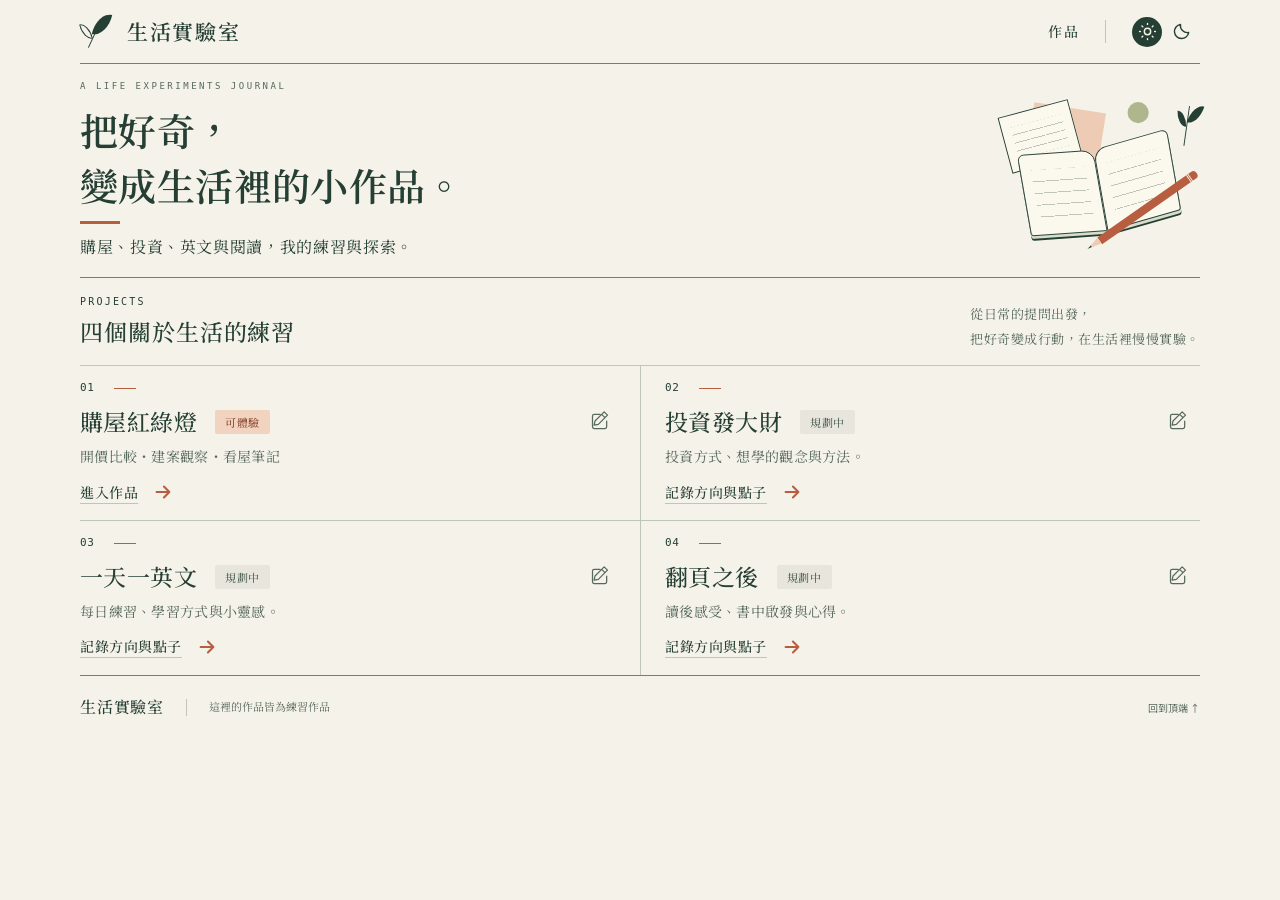
==== commit 5d083787: "Unify project notebooks and add compact checkbox ideas" ====
--- a/index.html
+++ b/index.html
@@ -52,30 +52,42 @@
         <p class="section-description">從日常的提問出發，<br />把好奇變成行動，在生活裡慢慢實驗。</p>
       </div>
       <div class="works-grid">
-        <a class="work-card home-card" href="home-buying/" aria-labelledby="home-title" aria-describedby="home-description home-status">
+        <article class="work-card home-card">
+          <a class="project-entry-link" href="home-buying/" aria-labelledby="home-title" aria-describedby="home-description home-status">
           <span class="work-number">01</span>
           <div class="work-title-row"><h3 id="home-title">購屋紅綠燈</h3><span id="home-status" class="work-status available">可體驗</span></div>
           <p id="home-description" class="work-description">開價比較・建案觀察・看屋筆記</p>
           <span class="card-link"><span>進入作品</span><svg aria-hidden="true"><use href="assets/icons.svg#arrow" /></svg></span>
-        </a>
-        <a class="work-card investment-card" href="investment/" aria-labelledby="investment-title" aria-describedby="investment-description investment-status">
+          </a>
+          <a class="project-notes-link" href="home-buying/notes.html" aria-label="編輯購屋紅綠燈的專案筆記" title="編輯購屋紅綠燈的專案筆記"><svg aria-hidden="true"><use href="assets/icons.svg#note" /></svg></a>
+        </article>
+        <article class="work-card investment-card">
+          <a class="project-entry-link" href="investment/" aria-labelledby="investment-title" aria-describedby="investment-description investment-status">
           <span class="work-number">02</span>
           <div class="work-title-row"><h3 id="investment-title">投資發大財</h3><span id="investment-status" class="work-status">規劃中</span></div>
           <p id="investment-description" class="work-description">投資方式、想學的觀念與方法。</p>
           <span class="card-link"><span>記錄方向與點子</span><svg aria-hidden="true"><use href="assets/icons.svg#arrow" /></svg></span>
-        </a>
-        <a class="work-card english-card" href="english/" aria-labelledby="english-title" aria-describedby="english-description english-status">
+          </a>
+          <a class="project-notes-link" href="investment/" aria-label="編輯投資發大財的專案筆記" title="編輯投資發大財的專案筆記"><svg aria-hidden="true"><use href="assets/icons.svg#note" /></svg></a>
+        </article>
+        <article class="work-card english-card">
+          <a class="project-entry-link" href="english/" aria-labelledby="english-title" aria-describedby="english-description english-status">
           <span class="work-number">03</span>
           <div class="work-title-row"><h3 id="english-title">一天一英文</h3><span id="english-status" class="work-status">規劃中</span></div>
           <p id="english-description" class="work-description">每日練習、學習方式與小靈感。</p>
           <span class="card-link"><span>記錄方向與點子</span><svg aria-hidden="true"><use href="assets/icons.svg#arrow" /></svg></span>
-        </a>
-        <a class="work-card reading-card" href="reading/" aria-labelledby="reading-title" aria-describedby="reading-description reading-status">
+          </a>
+          <a class="project-notes-link" href="english/" aria-label="編輯一天一英文的專案筆記" title="編輯一天一英文的專案筆記"><svg aria-hidden="true"><use href="assets/icons.svg#note" /></svg></a>
+        </article>
+        <article class="work-card reading-card">
+          <a class="project-entry-link" href="reading/" aria-labelledby="reading-title" aria-describedby="reading-description reading-status">
           <span class="work-number">04</span>
           <div class="work-title-row"><h3 id="reading-title">翻頁之後</h3><span id="reading-status" class="work-status">規劃中</span></div>
           <p id="reading-description" class="work-description">讀後感受、書中啟發與心得。</p>
           <span class="card-link"><span>記錄方向與點子</span><svg aria-hidden="true"><use href="assets/icons.svg#arrow" /></svg></span>
-        </a>
+          </a>
+          <a class="project-notes-link" href="reading/" aria-label="編輯翻頁之後的專案筆記" title="編輯翻頁之後的專案筆記"><svg aria-hidden="true"><use href="assets/icons.svg#note" /></svg></a>
+        </article>
       </div>
     </section>
   </main>
--- a/assets/journal.css
+++ b/assets/journal.css
@@ -48,8 +48,8 @@
 .skip-link { position: fixed; z-index: 10; left: 12px; top: 10px; padding: 10px 18px; background: var(--paper); border: 1px solid var(--ink); transform: translateY(-160%); }
 .skip-link:focus { transform: translateY(0); }
 .site-header, .site-main, .site-footer { width: min(1120px, calc(100% - 96px)); margin-inline: auto; }
-.header-inner { height: 82px; display: flex; justify-content: space-between; align-items: center; gap: 20px; border-bottom: 1px solid var(--strong-rule); }
-.brand { display: inline-flex; align-items: center; gap: 16px; font: 600 23px/1.5 var(--serif); letter-spacing: .08em; white-space: nowrap; }
+.header-inner { height: 64px; display: flex; justify-content: space-between; align-items: center; gap: 20px; border-bottom: 1px solid var(--strong-rule); }
+.brand { display: inline-flex; align-items: center; gap: 16px; font: 600 21px/1.5 var(--serif); letter-spacing: .08em; white-space: nowrap; }
 .leaf-mark { position: relative; display: block; width: 31px; height: 37px; flex-shrink: 0; }
 .leaf-mark i { position: absolute; display: block; }
 .leaf-mark i:first-child { left: 14px; top: 7px; width: 1px; height: 29px; background: var(--ink); transform: rotate(25deg); }
@@ -65,15 +65,15 @@
 .mode-light { color: var(--paper); background: var(--ink); }
 :root[data-theme="dark"] .mode-light { color: var(--ink); background: transparent; }
 :root[data-theme="dark"] .mode-dark { color: var(--paper); background: var(--ink); }
-/* The compact introduction is about 60% of the original editorial concept's 400px hero. */
-.hero { position: relative; display: grid; grid-template-columns: minmax(0, 1fr) 240px; align-items: center; gap: 28px; min-height: 244px; padding: 22px 0; border-bottom: 1px solid var(--strong-rule); }
-.eyebrow { margin: 0 0 12px; color: var(--muted); font: 400 9px/1.5 ui-monospace, monospace; letter-spacing: .28em; }
-.hero h1 { margin: 0; font: 600 clamp(30px, 3.2vw, 42px)/1.45 var(--serif); letter-spacing: .01em; }
-.title-rule { display: block; width: 40px; height: 3px; margin-top: 13px; background: var(--accent); }
-.hero-description { margin: 13px 0 0; font: 400 16px/1.8 var(--serif); letter-spacing: .04em; }
+/* A compact editorial introduction keeps the project tools close at hand. */
+.hero { position: relative; display: grid; grid-template-columns: minmax(0, 1fr) 220px; align-items: center; gap: 20px; min-height: 210px; padding: 16px 0; border-bottom: 1px solid var(--strong-rule); }
+.eyebrow { margin: 0 0 8px; color: var(--muted); font: 400 9px/1.5 ui-monospace, monospace; letter-spacing: .28em; }
+.hero h1 { margin: 0; font: 600 clamp(28px, 3vw, 38px)/1.45 var(--serif); letter-spacing: .01em; }
+.title-rule { display: block; width: 40px; height: 3px; margin-top: 9px; background: var(--accent); }
+.hero-description { margin: 9px 0 0; font: 400 16px/1.8 var(--serif); letter-spacing: .04em; }
 /* The illustration uses only CSS shapes: paper slips, an open notebook, a pencil and a sprout. */
-.css-illustration { width: 240px; height: 172px; position: relative; justify-self: end; }
-.illustration-scene { position: absolute; inset: 0; width: 240px; height: 172px; }
+.css-illustration { width: 220px; height: 158px; position: relative; justify-self: end; }
+.illustration-scene { position: absolute; inset: 0; width: 240px; height: 172px; transform: scale(.9167); transform-origin: top left; }
 .paper-slip { position: absolute; display: block; width: 79px; height: 63px; top: 17px; }
 .slip-back { left: 54px; transform: rotate(9deg); background: var(--art-slip); }
 .slip-front { left: 26px; transform: rotate(-15deg); border: 1px solid var(--ink); background: var(--art-page); }
@@ -92,32 +92,92 @@
 .pencil::before { content: ''; position: absolute; top: 0; left: -15px; border-top: 4.5px solid transparent; border-bottom: 4.5px solid transparent; border-right: 15px solid var(--art-slip); }
 .pencil::after { content: ''; position: absolute; left: -16px; top: 3px; border-top: 1.5px solid transparent; border-bottom: 1.5px solid transparent; border-right: 5px solid var(--ink); }
 .pencil i { position: absolute; right: 8px; top: 0; height: 9px; width: 3px; border-inline: 1px solid var(--art-page); }
-.section-heading { display: flex; align-items: end; justify-content: space-between; gap: 24px; padding: 23px 0 20px; }
+.section-heading { display: flex; align-items: end; justify-content: space-between; gap: 24px; padding: 16px 0 14px; }
 .section-kicker { margin: 0; font: 500 10px/1.5 ui-monospace, monospace; letter-spacing: .22em; }
-.section-heading h2 { margin: 7px 0 0; font: 500 25px/1.6 var(--serif); letter-spacing: .04em; }
+.section-heading h2 { margin: 5px 0 0; font: 500 23px/1.6 var(--serif); letter-spacing: .04em; }
 .section-description { margin: 0; color: var(--muted); font: 400 13px/1.9 var(--serif); letter-spacing: .04em; }
 .works-grid { display: grid; grid-template-columns: repeat(2, minmax(0, 1fr)); border-top: 1px solid var(--rule); }
-.work-card { display: block; min-width: 0; padding: 23px 28px 23px 0; transition: background-color .18s; }
-.work-card:nth-child(even) { border-left: 1px solid var(--rule); padding-left: 32px; padding-right: 0; }
+.work-card { display: grid; position: relative; min-width: 0; transition: background-color .18s; }
+.work-card:nth-child(even) { border-left: 1px solid var(--rule); }
+.project-entry-link { display: block; min-width: 0; padding: 14px 58px 14px 0; }
+.work-card:nth-child(even) .project-entry-link { padding-left: 24px; padding-right: 46px; }
+.project-notes-link { position: absolute; top: 33px; right: 18px; display: grid; place-items: center; width: 44px; height: 44px; color: var(--muted); border: 1px solid transparent; border-radius: 3px; }
+.work-card:nth-child(even) .project-notes-link { right: 0; }
+.project-notes-link svg { width: 20px; height: 20px; }
+.project-notes-link:hover { color: var(--accent); border-color: var(--rule); background: var(--paper); }
 .work-card:nth-child(n+3) { border-top: 1px solid var(--rule); }
 .work-card:hover { background: var(--hover); }
-.work-card:focus-visible { outline-offset: -3px; }
-.work-number { display: flex; align-items: center; gap: 20px; margin-bottom: 13px; font: 400 11px/1.5 ui-monospace, monospace; letter-spacing: .05em; }
+.project-entry-link:focus-visible { outline-offset: -3px; }
+.work-number { display: flex; align-items: center; gap: 20px; margin-bottom: 8px; font: 400 11px/1.5 ui-monospace, monospace; letter-spacing: .05em; }
 .work-number::after { content: ''; display: block; width: 22px; height: 1px; background: var(--accent); }
 .work-title-row { display: flex; align-items: center; flex-wrap: wrap; gap: 12px 18px; }
-.work-title-row h3 { margin: 0; font: 500 25px/1.5 var(--serif); letter-spacing: .02em; }
+.work-title-row h3 { margin: 0; font: 500 23px/1.5 var(--serif); letter-spacing: .02em; }
 .work-status { display: inline-block; padding: 4px 10px; border-radius: 2px; background: var(--badge); color: var(--muted); font: 500 11px/1.5 var(--serif); letter-spacing: .05em; }
 .work-status.available { background: var(--available); color: var(--available-ink); }
-.work-description { margin: 9px 0 18px; color: var(--muted); font: 400 14px/1.7 var(--serif); letter-spacing: .02em; }
-.card-link { display: inline-flex; gap: 14px; align-items: center; min-height: 30px; font: 500 14px/1.5 var(--serif); letter-spacing: .04em; }
+.work-description { margin: 6px 0 9px; color: var(--muted); font: 400 14px/1.7 var(--serif); letter-spacing: .02em; }
+.card-link { display: inline-flex; gap: 14px; align-items: center; min-height: 28px; font: 500 14px/1.5 var(--serif); letter-spacing: .04em; }
 .card-link > span { text-decoration: underline; text-decoration-color: var(--rule); text-underline-offset: 5px; text-decoration-thickness: 1px; }
 .card-link svg { width: 22px; height: 22px; color: var(--accent); transition: transform .18s; }
 .work-card:hover .card-link svg { transform: translateX(3px); }
-.site-footer { display: flex; align-items: center; gap: 22px; padding: 22px 0 30px; border-top: 1px solid var(--strong-rule); }
+.site-footer { display: flex; align-items: center; gap: 22px; padding: 14px 0 18px; border-top: 1px solid var(--strong-rule); }
 .site-footer > a:first-child { font: 500 16px/1.5 var(--serif); letter-spacing: .05em; }
 .footer-divider { width: 1px; height: 17px; background: var(--rule); }
 .site-footer p { margin: 0; color: var(--muted); font: 400 11px/1.8 var(--serif); }
 .back-top { margin-left: auto; padding: 10px 0; color: var(--muted); font-size: 10px; }
+/* Compact notebook tools share the homepage's paper, ink and fine rules. */
+.notebook-main { padding-top: 12px; }
+.breadcrumb { display: inline-block; padding: 4px 0; color: var(--muted); font: 400 12px/1.7 var(--serif); }
+.breadcrumb:hover, .return-project:hover { color: var(--accent); }
+.project-notebook { max-width: 1000px; margin: 12px auto 24px; }
+.notebook-intro { border-bottom: 1px solid var(--strong-rule); padding-bottom: 16px; }
+.notebook-meta { display: flex; align-items: center; gap: 12px; }
+.notebook-intro h1 { margin: 10px 0 6px; font: 600 clamp(26px, 3vw, 32px)/1.4 var(--serif); letter-spacing: .03em; }
+.notebook-lead { margin: 0; color: var(--muted); font: 400 13px/1.7 var(--serif); }
+.return-project { display: inline-block; margin-top: 8px; font: 400 12px/1.7 var(--serif); text-decoration: underline; text-underline-offset: 4px; }
+.direction-section { padding: 14px 0 16px; border-bottom: 1px solid var(--rule); }
+.ideas-section { padding-top: 16px; }
+.notebook-section-heading { margin-bottom: 10px; }
+.notebook-section-heading h2 { display: flex; align-items: center; gap: 10px; margin: 0; font: 500 18px/1.5 var(--serif); letter-spacing: .02em; }
+.field-index { color: var(--accent); font: 400 10px/1.5 ui-monospace, monospace; letter-spacing: .04em; }
+.notebook-section-heading p { margin: 3px 0 0 24px; color: var(--muted); font: 400 11px/1.6 var(--serif); }
+.ideas-title-line { display: flex; align-items: center; gap: 12px; }
+.ideas-title-line h2 { flex-shrink: 0; }
+.idea-count { color: var(--muted); font: 400 11px/1.5 'Noto Sans TC', system-ui, sans-serif; white-space: nowrap; }
+.notebook textarea { display: block; width: 100%; min-width: 0; padding: 9px 11px; border: 1px solid var(--rule); border-radius: 2px; background: var(--art-page); color: var(--ink); font: 400 14px/1.65 var(--serif); resize: vertical; }
+.notebook textarea::placeholder { color: var(--muted); opacity: 1; }
+.notebook textarea:focus { outline: 1px solid var(--accent); outline-offset: 1px; }
+.notebook textarea[readonly] { opacity: .75; }
+.idea-composer { display: grid; grid-template-columns: minmax(0, 1fr) 34px; align-items: stretch; border: 1px solid var(--rule); border-radius: 2px; background: var(--art-page); margin-bottom: 8px; }
+.idea-composer:focus-within { outline: 1px solid var(--accent); outline-offset: 1px; }
+.idea-composer input { min-width: 0; width: 100%; height: 34px; padding: 6px 10px; border: 0; outline: 0; background: transparent; color: var(--ink); font: 400 14px/1.5 'Noto Sans TC', system-ui, sans-serif; }
+.idea-composer input::placeholder { color: var(--muted); opacity: 1; }
+.add-idea { display: grid; place-items: center; border: 0; border-left: 1px solid var(--rule); background: transparent; color: var(--ink); font-size: 20px; padding: 0; }
+.add-idea:hover:not(:disabled) { color: var(--accent); background: var(--hover); }
+.add-idea:disabled { opacity: .35; cursor: default; }
+.idea-list { list-style: none; padding: 0; margin: 0; }
+.idea-row { display: grid; grid-template-columns: 26px minmax(0, 1fr) 30px; gap: 4px; align-items: start; padding: 3px 0; min-height: 38px; border-top: 1px solid var(--rule); }
+.idea-row:last-child { border-bottom: 1px solid var(--rule); }
+.idea-check { display: grid; place-items: center; width: 26px; height: 32px; cursor: pointer; }
+.idea-checkbox { appearance: auto; width: 16px; height: 16px; margin: 0; accent-color: var(--ink); cursor: pointer; }
+.notebook .idea-text { min-height: 32px; padding: 4px 5px; border-color: transparent; background: transparent; font: 400 14px/1.6 'Noto Sans TC', system-ui, sans-serif; resize: none; overflow: hidden; }
+.notebook .idea-text:hover { border-color: var(--rule); }
+.idea-row.is-complete .idea-text { color: var(--muted); text-decoration: line-through; }
+.idea-tool { display: grid; place-items: center; width: 30px; height: 32px; border: 1px solid transparent; background: transparent; color: var(--muted); font-size: 18px; border-radius: 2px; }
+.idea-tool:hover:not(:disabled) { border-color: var(--rule); color: var(--accent); background: var(--hover); }
+.idea-tool:disabled { opacity: .3; cursor: default; }
+.idea-empty { padding: 12px 0; margin: 0; color: var(--muted); font: 400 13px/1.7 var(--serif); border-block: 1px solid var(--rule); }
+.note-button { display: inline-flex; align-items: center; justify-content: center; gap: 6px; min-height: 34px; padding: 7px 12px; border: 1px solid var(--rule); border-radius: 2px; background: transparent; color: var(--ink); font: 500 12px/1.5 var(--serif); }
+.note-button:hover:not(:disabled) { border-color: var(--accent); color: var(--accent); }
+.note-button:disabled { opacity: .5; cursor: default; }
+.note-save { background: var(--ink); border-color: var(--ink); color: var(--paper); }
+.note-save:hover:not(:disabled) { background: var(--accent); color: var(--paper); }
+.idea-undo { display: flex; align-items: center; gap: 8px; margin-top: 7px; color: var(--muted); font: 400 11px/1.6 var(--serif); }
+.idea-undo button { padding: 4px; border: 0; background: transparent; color: var(--accent); font: inherit; text-decoration: underline; text-underline-offset: 3px; }
+.migration-note { margin: 0 0 8px; color: var(--muted); font: 400 11px/1.6 var(--serif); }
+.notebook-toolbar { display: flex; align-items: center; flex-wrap: wrap; gap: 8px; margin-top: 16px; padding-top: 14px; border-top: 1px solid var(--strong-rule); }
+.save-status { margin: 0 0 0 auto; color: var(--muted); font: 400 11px/1.6 var(--serif); }
+.save-status[data-state="error"] { color: var(--accent); }
+.notebook-storage { color: var(--muted); margin: 10px 0 0; font: 400 10px/1.7 var(--serif); }
 @media (max-width: 1000px) {
   .site-header, .site-main, .site-footer { width: calc(100% - 64px); }
   .hero { grid-template-columns: minmax(0, 1fr) 190px; gap: 12px; }
@@ -126,8 +186,8 @@
   .hero-description { font-size: 14px; }
 }
 @media (max-width: 640px) {
-  .site-header, .site-main, .site-footer { width: calc(100% - 40px); }
-  .header-inner { height: 70px; gap: 10px; }
+  .site-header, .site-main, .site-footer { width: calc(100% - 32px); }
+  .header-inner { height: 56px; gap: 8px; }
   .brand { font-size: 18px; gap: 9px; letter-spacing: .04em; }
   .leaf-mark { transform: scale(.8); transform-origin: center left; width: 26px; }
   .header-actions { gap: 9px; }
@@ -136,30 +196,46 @@
   .theme-button { gap: 0; padding-inline: 0; }
   .mode-icon { width: 26px; height: 26px; }
   .mode-icon svg { width: 17px; height: 17px; }
-  .hero { display: block; min-height: 218px; padding: 23px 0; }
-  .eyebrow { font-size: 8px; letter-spacing: .2em; margin-bottom: 13px; }
-  .hero h1 { font-size: clamp(24px, 7.2vw, 31px); line-height: 1.55; letter-spacing: 0; }
-  .title-rule { margin-top: 13px; width: 30px; height: 2px; }
-  .hero-description { max-width: calc(100% - 88px); font-size: 12px; line-height: 1.9; margin-top: 13px; letter-spacing: .02em; }
-  .css-illustration { position: absolute; bottom: 20px; right: 0; width: 87px; height: 66px; }
+  .hero { display: block; min-height: 184px; padding: 14px 0; }
+  .eyebrow { font-size: 8px; letter-spacing: .2em; margin-bottom: 8px; }
+  .hero h1 { font-size: clamp(24px, 7vw, 28px); line-height: 1.45; letter-spacing: 0; }
+  .title-rule { margin-top: 9px; width: 30px; height: 2px; }
+  .hero-description { max-width: calc(100% - 88px); font-size: 12px; line-height: 1.8; margin-top: 9px; letter-spacing: .02em; }
+  .css-illustration { position: absolute; bottom: 12px; right: 0; width: 87px; height: 66px; }
   .illustration-scene { transform: scale(.36); }
-  .section-heading { padding: 20px 0 17px; }
+  .section-heading { padding: 14px 0 12px; }
   .section-kicker { font-size: 8px; }
-  .section-heading h2 { font-size: 22px; margin-top: 6px; letter-spacing: .01em; }
+  .section-heading h2 { font-size: 20px; margin-top: 4px; letter-spacing: .01em; }
   .section-description { display: none; }
   .works-grid { grid-template-columns: 1fr; }
-  .work-card, .work-card:nth-child(even) { padding: 20px 0; border-left: 0; }
+  .work-card, .work-card:nth-child(even) { border-left: 0; }
+  .project-entry-link, .work-card:nth-child(even) .project-entry-link { padding: 12px 43px 12px 0; }
+  .project-notes-link { top: 28px; right: 0; }
   .work-card:nth-child(n+2) { border-top: 1px solid var(--rule); }
-  .work-number { margin-bottom: 10px; font-size: 10px; gap: 18px; }
+  .work-number { margin-bottom: 6px; font-size: 10px; gap: 18px; }
   .work-title-row { gap: 10px 16px; }
-  .work-title-row h3 { font-size: 23px; }
-  .work-description { font-size: 12px; margin: 7px 0 12px; }
+  .work-title-row h3 { font-size: 22px; }
+  .work-description { font-size: 12px; margin: 5px 0 7px; }
   .card-link { font-size: 13px; }
   .work-status { font-size: 10px; padding: 4px 9px; }
-  .site-footer { gap: 12px; flex-wrap: wrap; padding: 20px 0 24px; }
+  .site-footer { gap: 10px; flex-wrap: wrap; padding: 12px 0 14px; }
   .site-footer > a:first-child { font-size: 14px; }
   .site-footer p { font-size: 10px; }
   .back-top { flex-basis: 100%; padding: 0; margin: 0; }
+  .notebook-main { padding-top: 8px; }
+  .project-notebook { margin: 10px auto 20px; }
+  .notebook-intro { padding-bottom: 12px; }
+  .notebook-intro h1 { margin: 8px 0 5px; font-size: 27px; }
+  .notebook-lead { font-size: 12px; }
+  .notebook textarea { font-size: 16px; padding: 8px; }
+  .idea-composer input { font-size: 16px; height: 38px; }
+  .idea-row { min-height: 41px; }
+  .idea-check { height: 36px; }
+  .idea-tool { height: 36px; }
+  .notebook .idea-text { min-height: 34px; font-size: 16px; line-height: 1.5; padding: 4px 5px; }
+  .notebook-toolbar { margin-top: 12px; padding-top: 10px; }
+  .save-status { margin: 2px 0 0; flex-basis: 100%; }
+
 }
 @media (prefers-reduced-motion: reduce) {
   html { scroll-behavior: auto; }
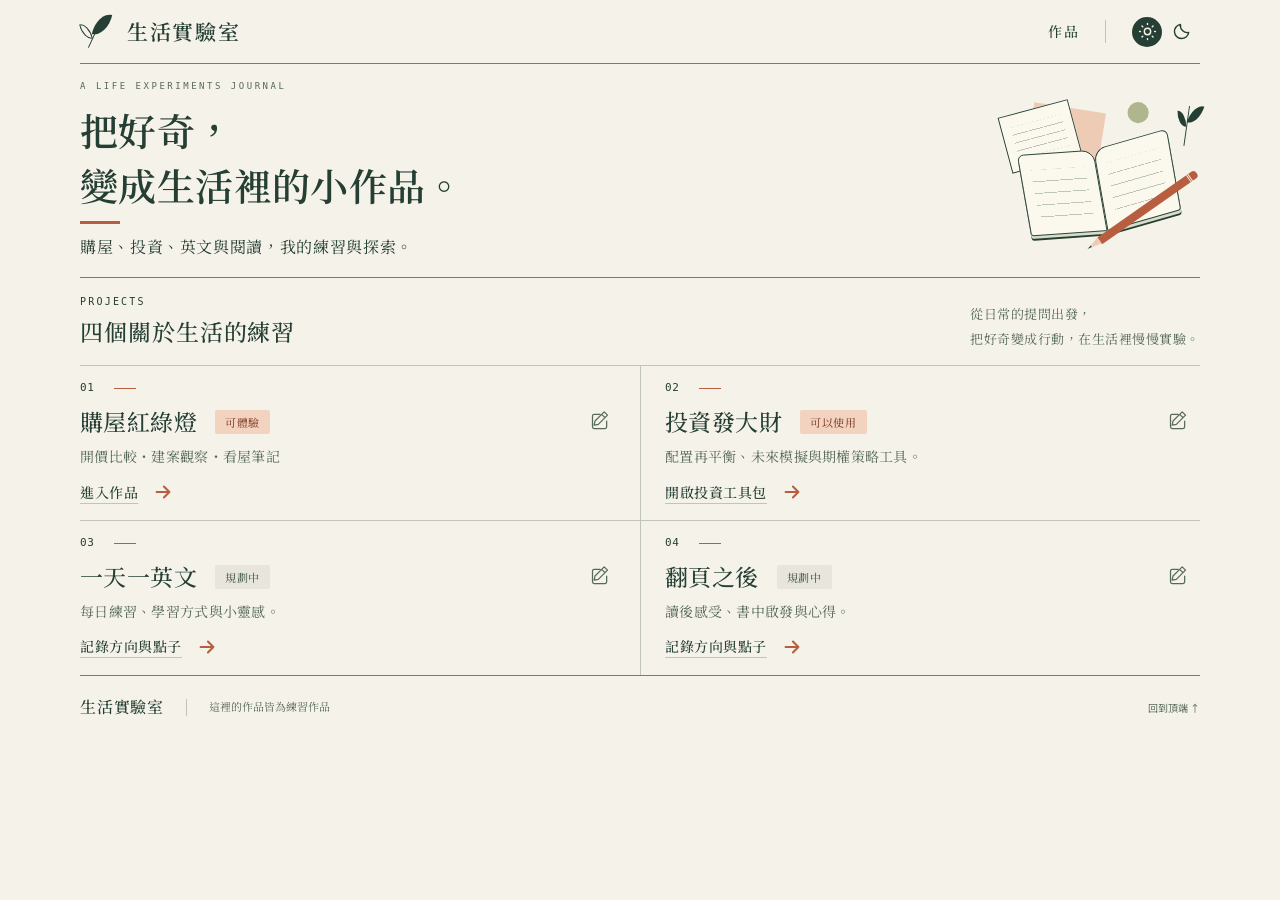
==== commit df29aef9: "Add investment allocation, simulation and options toolkit" ====
--- a/index.html
+++ b/index.html
@@ -64,11 +64,11 @@
         <article class="work-card investment-card">
           <a class="project-entry-link" href="investment/" aria-labelledby="investment-title" aria-describedby="investment-description investment-status">
           <span class="work-number">02</span>
-          <div class="work-title-row"><h3 id="investment-title">投資發大財</h3><span id="investment-status" class="work-status">規劃中</span></div>
-          <p id="investment-description" class="work-description">投資方式、想學的觀念與方法。</p>
-          <span class="card-link"><span>記錄方向與點子</span><svg aria-hidden="true"><use href="assets/icons.svg#arrow" /></svg></span>
+          <div class="work-title-row"><h3 id="investment-title">投資發大財</h3><span id="investment-status" class="work-status available">可以使用</span></div>
+          <p id="investment-description" class="work-description">配置再平衡、未來模擬與期權策略工具。</p>
+          <span class="card-link"><span>開啟投資工具包</span><svg aria-hidden="true"><use href="assets/icons.svg#arrow" /></svg></span>
           </a>
-          <a class="project-notes-link" href="investment/" aria-label="編輯投資發大財的專案筆記" title="編輯投資發大財的專案筆記"><svg aria-hidden="true"><use href="assets/icons.svg#note" /></svg></a>
+          <a class="project-notes-link" href="investment/notes.html" aria-label="編輯投資發大財的專案筆記" title="編輯投資發大財的專案筆記"><svg aria-hidden="true"><use href="assets/icons.svg#note" /></svg></a>
         </article>
         <article class="work-card english-card">
           <a class="project-entry-link" href="english/" aria-labelledby="english-title" aria-describedby="english-description english-status">
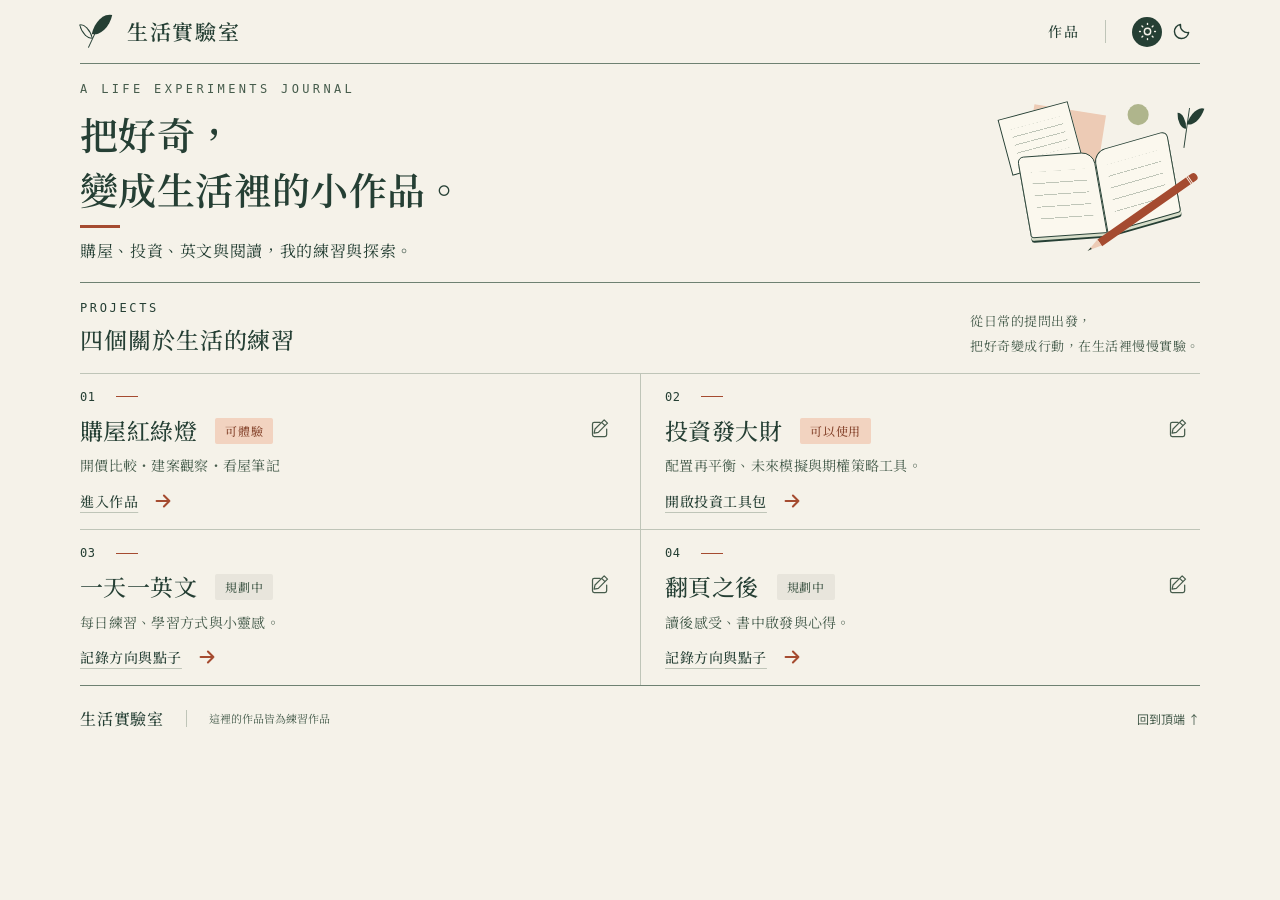
==== commit 4d3821a6: "Unify form design, improve contrast and investment inputs" ====
--- a/index.html
+++ b/index.html
@@ -8,6 +8,7 @@
   <title>生活實驗室｜把好奇變成生活裡的小作品</title>
   <script src="assets/theme.js"></script>
   <link rel="stylesheet" href="assets/journal.css" />
+  <link rel="stylesheet" href="assets/controls.css?v=20261019-2" />
 </head>
 <body>
   <a class="skip-link" href="#main">跳到主要內容</a>
--- a/assets/journal.css
+++ b/assets/journal.css
@@ -4,10 +4,10 @@
   color-scheme: light;
   --paper: #f5f2e9;
   --ink: #253f34;
-  --muted: #56695b;
+  --muted: #465c4c;
   --rule: #bfc5b8;
   --strong-rule: #6e8172;
-  --accent: #b75e40;
+  --accent: #a54b30;
   --hover: #ecebe1;
   --badge: #e8e5dc;
   --available: #f2d3c0;
@@ -21,9 +21,9 @@
 :root[data-theme="dark"] {
   color-scheme: dark;
   --paper: #1c241f;
-  --ink: #e3e7da;
-  --muted: #acb9ab;
-  --rule: #47574a;
+  --ink: #f0f3e7;
+  --muted: #c2cebd;
+  --rule: #637663;
   --strong-rule: #7d927c;
   --accent: #e5a083;
   --hover: #242f26;
@@ -67,7 +67,7 @@
 :root[data-theme="dark"] .mode-dark { color: var(--paper); background: var(--ink); }
 /* A compact editorial introduction keeps the project tools close at hand. */
 .hero { position: relative; display: grid; grid-template-columns: minmax(0, 1fr) 220px; align-items: center; gap: 20px; min-height: 210px; padding: 16px 0; border-bottom: 1px solid var(--strong-rule); }
-.eyebrow { margin: 0 0 8px; color: var(--muted); font: 400 9px/1.5 ui-monospace, monospace; letter-spacing: .28em; }
+.eyebrow { margin: 0 0 8px; color: var(--muted); font: 400 12px/1.5 ui-monospace, monospace; letter-spacing: .28em; }
 .hero h1 { margin: 0; font: 600 clamp(28px, 3vw, 38px)/1.45 var(--serif); letter-spacing: .01em; }
 .title-rule { display: block; width: 40px; height: 3px; margin-top: 9px; background: var(--accent); }
 .hero-description { margin: 9px 0 0; font: 400 16px/1.8 var(--serif); letter-spacing: .04em; }
@@ -93,7 +93,7 @@
 .pencil::after { content: ''; position: absolute; left: -16px; top: 3px; border-top: 1.5px solid transparent; border-bottom: 1.5px solid transparent; border-right: 5px solid var(--ink); }
 .pencil i { position: absolute; right: 8px; top: 0; height: 9px; width: 3px; border-inline: 1px solid var(--art-page); }
 .section-heading { display: flex; align-items: end; justify-content: space-between; gap: 24px; padding: 16px 0 14px; }
-.section-kicker { margin: 0; font: 500 10px/1.5 ui-monospace, monospace; letter-spacing: .22em; }
+.section-kicker { margin: 0; font: 500 12px/1.5 ui-monospace, monospace; letter-spacing: .22em; }
 .section-heading h2 { margin: 5px 0 0; font: 500 23px/1.6 var(--serif); letter-spacing: .04em; }
 .section-description { margin: 0; color: var(--muted); font: 400 13px/1.9 var(--serif); letter-spacing: .04em; }
 .works-grid { display: grid; grid-template-columns: repeat(2, minmax(0, 1fr)); border-top: 1px solid var(--rule); }
@@ -108,11 +108,11 @@
 .work-card:nth-child(n+3) { border-top: 1px solid var(--rule); }
 .work-card:hover { background: var(--hover); }
 .project-entry-link:focus-visible { outline-offset: -3px; }
-.work-number { display: flex; align-items: center; gap: 20px; margin-bottom: 8px; font: 400 11px/1.5 ui-monospace, monospace; letter-spacing: .05em; }
+.work-number { display: flex; align-items: center; gap: 20px; margin-bottom: 8px; font: 400 12px/1.5 ui-monospace, monospace; letter-spacing: .05em; }
 .work-number::after { content: ''; display: block; width: 22px; height: 1px; background: var(--accent); }
 .work-title-row { display: flex; align-items: center; flex-wrap: wrap; gap: 12px 18px; }
 .work-title-row h3 { margin: 0; font: 500 23px/1.5 var(--serif); letter-spacing: .02em; }
-.work-status { display: inline-block; padding: 4px 10px; border-radius: 2px; background: var(--badge); color: var(--muted); font: 500 11px/1.5 var(--serif); letter-spacing: .05em; }
+.work-status { display: inline-block; padding: 4px 10px; border-radius: 2px; background: var(--badge); color: var(--muted); font: 500 12px/1.5 var(--serif); letter-spacing: .05em; }
 .work-status.available { background: var(--available); color: var(--available-ink); }
 .work-description { margin: 6px 0 9px; color: var(--muted); font: 400 14px/1.7 var(--serif); letter-spacing: .02em; }
 .card-link { display: inline-flex; gap: 14px; align-items: center; min-height: 28px; font: 500 14px/1.5 var(--serif); letter-spacing: .04em; }
@@ -123,7 +123,7 @@
 .site-footer > a:first-child { font: 500 16px/1.5 var(--serif); letter-spacing: .05em; }
 .footer-divider { width: 1px; height: 17px; background: var(--rule); }
 .site-footer p { margin: 0; color: var(--muted); font: 400 11px/1.8 var(--serif); }
-.back-top { margin-left: auto; padding: 10px 0; color: var(--muted); font-size: 10px; }
+.back-top { margin-left: auto; padding: 10px 0; color: var(--muted); font-size: 12px; }
 /* Compact notebook tools share the homepage's paper, ink and fine rules. */
 .notebook-main { padding-top: 12px; }
 .breadcrumb { display: inline-block; padding: 4px 0; color: var(--muted); font: 400 12px/1.7 var(--serif); }
@@ -138,16 +138,16 @@
 .ideas-section { padding-top: 16px; }
 .notebook-section-heading { margin-bottom: 10px; }
 .notebook-section-heading h2 { display: flex; align-items: center; gap: 10px; margin: 0; font: 500 18px/1.5 var(--serif); letter-spacing: .02em; }
-.field-index { color: var(--accent); font: 400 10px/1.5 ui-monospace, monospace; letter-spacing: .04em; }
+.field-index { color: var(--accent); font: 400 12px/1.5 ui-monospace, monospace; letter-spacing: .04em; }
 .notebook-section-heading p { margin: 3px 0 0 24px; color: var(--muted); font: 400 11px/1.6 var(--serif); }
 .ideas-title-line { display: flex; align-items: center; gap: 12px; }
 .ideas-title-line h2 { flex-shrink: 0; }
-.idea-count { color: var(--muted); font: 400 11px/1.5 'Noto Sans TC', system-ui, sans-serif; white-space: nowrap; }
-.notebook textarea { display: block; width: 100%; min-width: 0; padding: 9px 11px; border: 1px solid var(--rule); border-radius: 2px; background: var(--art-page); color: var(--ink); font: 400 14px/1.65 var(--serif); resize: vertical; }
+.idea-count { color: var(--muted); font: 400 12px/1.5 'Noto Sans TC', system-ui, sans-serif; white-space: nowrap; }
+.notebook textarea { display: block; width: 100%; min-width: 0; padding: 9px 11px; border: 1px solid var(--control-border, var(--rule)); border-radius: 2px; background: var(--art-page); color: var(--ink); font: 400 14px/1.65 var(--serif); resize: vertical; }
 .notebook textarea::placeholder { color: var(--muted); opacity: 1; }
 .notebook textarea:focus { outline: 1px solid var(--accent); outline-offset: 1px; }
 .notebook textarea[readonly] { opacity: .75; }
-.idea-composer { display: grid; grid-template-columns: minmax(0, 1fr) 34px; align-items: stretch; border: 1px solid var(--rule); border-radius: 2px; background: var(--art-page); margin-bottom: 8px; }
+.idea-composer { display: grid; grid-template-columns: minmax(0, 1fr) 34px; align-items: stretch; border: 1px solid var(--control-border, var(--rule)); border-radius: 2px; background: var(--art-page); margin-bottom: 8px; }
 .idea-composer:focus-within { outline: 1px solid var(--accent); outline-offset: 1px; }
 .idea-composer input { min-width: 0; width: 100%; height: 34px; padding: 6px 10px; border: 0; outline: 0; background: transparent; color: var(--ink); font: 400 14px/1.5 'Noto Sans TC', system-ui, sans-serif; }
 .idea-composer input::placeholder { color: var(--muted); opacity: 1; }
@@ -171,13 +171,13 @@
 .note-button:disabled { opacity: .5; cursor: default; }
 .note-save { background: var(--ink); border-color: var(--ink); color: var(--paper); }
 .note-save:hover:not(:disabled) { background: var(--accent); color: var(--paper); }
-.idea-undo { display: flex; align-items: center; gap: 8px; margin-top: 7px; color: var(--muted); font: 400 11px/1.6 var(--serif); }
+.idea-undo { display: flex; align-items: center; gap: 8px; margin-top: 7px; color: var(--muted); font: 400 12px/1.6 var(--serif); }
 .idea-undo button { padding: 4px; border: 0; background: transparent; color: var(--accent); font: inherit; text-decoration: underline; text-underline-offset: 3px; }
-.migration-note { margin: 0 0 8px; color: var(--muted); font: 400 11px/1.6 var(--serif); }
+.migration-note { margin: 0 0 8px; color: var(--muted); font: 400 12px/1.6 var(--serif); }
 .notebook-toolbar { display: flex; align-items: center; flex-wrap: wrap; gap: 8px; margin-top: 16px; padding-top: 14px; border-top: 1px solid var(--strong-rule); }
-.save-status { margin: 0 0 0 auto; color: var(--muted); font: 400 11px/1.6 var(--serif); }
+.save-status { margin: 0 0 0 auto; color: var(--muted); font: 400 12px/1.6 var(--serif); }
 .save-status[data-state="error"] { color: var(--accent); }
-.notebook-storage { color: var(--muted); margin: 10px 0 0; font: 400 10px/1.7 var(--serif); }
+.notebook-storage { color: var(--muted); margin: 10px 0 0; font: 400 12px/1.7 var(--serif); }
 @media (max-width: 1000px) {
   .site-header, .site-main, .site-footer { width: calc(100% - 64px); }
   .hero { grid-template-columns: minmax(0, 1fr) 190px; gap: 12px; }
@@ -197,14 +197,14 @@
   .mode-icon { width: 26px; height: 26px; }
   .mode-icon svg { width: 17px; height: 17px; }
   .hero { display: block; min-height: 184px; padding: 14px 0; }
-  .eyebrow { font-size: 8px; letter-spacing: .2em; margin-bottom: 8px; }
+  .eyebrow { font-size: 12px; letter-spacing: .2em; margin-bottom: 8px; }
   .hero h1 { font-size: clamp(24px, 7vw, 28px); line-height: 1.45; letter-spacing: 0; }
   .title-rule { margin-top: 9px; width: 30px; height: 2px; }
   .hero-description { max-width: calc(100% - 88px); font-size: 12px; line-height: 1.8; margin-top: 9px; letter-spacing: .02em; }
   .css-illustration { position: absolute; bottom: 12px; right: 0; width: 87px; height: 66px; }
   .illustration-scene { transform: scale(.36); }
   .section-heading { padding: 14px 0 12px; }
-  .section-kicker { font-size: 8px; }
+  .section-kicker { font-size: 12px; }
   .section-heading h2 { font-size: 20px; margin-top: 4px; letter-spacing: .01em; }
   .section-description { display: none; }
   .works-grid { grid-template-columns: 1fr; }
@@ -212,12 +212,12 @@
   .project-entry-link, .work-card:nth-child(even) .project-entry-link { padding: 12px 43px 12px 0; }
   .project-notes-link { top: 28px; right: 0; }
   .work-card:nth-child(n+2) { border-top: 1px solid var(--rule); }
-  .work-number { margin-bottom: 6px; font-size: 10px; gap: 18px; }
+  .work-number { margin-bottom: 6px; font-size: 12px; gap: 18px; }
   .work-title-row { gap: 10px 16px; }
   .work-title-row h3 { font-size: 22px; }
   .work-description { font-size: 12px; margin: 5px 0 7px; }
   .card-link { font-size: 13px; }
-  .work-status { font-size: 10px; padding: 4px 9px; }
+  .work-status { font-size: 12px; padding: 4px 9px; }
   .site-footer { gap: 10px; flex-wrap: wrap; padding: 12px 0 14px; }
   .site-footer > a:first-child { font-size: 14px; }
   .site-footer p { font-size: 10px; }
--- a/assets/controls.css
+++ b/assets/controls.css
@@ -0,0 +1,144 @@
+/* Shared field boundaries and select spacing across every project. */
+small { font-size: max(10px, .875em); }
+:root {
+  --field-font-family: 'Noto Sans TC', system-ui, sans-serif;
+  --field-label-size: 12px;
+  --field-label-line: 20px;
+  --field-label-weight: 500;
+  --field-text-size: 16px;
+  --field-text-line: 24px;
+  --field-height: 44px;
+  --field-inset: 12px;
+  --field-unit-gap: 8px;
+  --field-label-gap: 6px;
+  --field-row-gap: 12px;
+  --field-textarea-height: 92px;
+  --control-border: #768878;
+  --control-focus: #385d45;
+  --control-option-bg: #fffdf5;
+  --control-option-ink: #233e30;
+}
+:root[data-theme="dark"] {
+  --control-border: #8a9e8d;
+  --control-focus: #c3dfb6;
+  --control-option-bg: #1e3023;
+  --control-option-ink: #f0f5e9;
+}
+:root body select:not([multiple]):not([size]) {
+  appearance: none;
+  -webkit-appearance: none;
+  padding-inline: 12px 44px;
+  border-color: var(--control-border);
+  background-image: url("data:image/svg+xml,%3Csvg xmlns='http://www.w3.org/2000/svg' width='14' height='9' viewBox='0 0 14 9'%3E%3Cpath d='m1 1.5 6 6 6-6' fill='none' stroke='%23334f3b' stroke-width='1.8' stroke-linecap='round' stroke-linejoin='round'/%3E%3C/svg%3E");
+  background-repeat: no-repeat;
+  background-position: right 15px center;
+  background-size: 14px 9px;
+}
+:root[data-theme="dark"] body select:not([multiple]):not([size]) {
+  background-image: url("data:image/svg+xml,%3Csvg xmlns='http://www.w3.org/2000/svg' width='14' height='9' viewBox='0 0 14 9'%3E%3Cpath d='m1 1.5 6 6 6-6' fill='none' stroke='%23edf5e5' stroke-width='1.8' stroke-linecap='round' stroke-linejoin='round'/%3E%3C/svg%3E");
+}
+:root body select:focus-visible {
+  outline: 2px solid var(--control-focus);
+  outline-offset: 2px;
+}
+:root body select option {
+  background: var(--control-option-bg);
+  color: var(--control-option-ink);
+}
+
+/* Shared form typography and dimensions. See DESIGN_SYSTEM.md. */
+:root body :is(
+  input:not([type="checkbox"], [type="radio"], [type="file"], [type="hidden"], [type="range"], [type="button"], [type="submit"], [type="reset"], [type="color"], .twd-native-stepper),
+  select,
+  textarea
+) {
+  box-sizing: border-box;
+  min-width: 0;
+  max-width: 100%;
+  font: 400 var(--field-text-size)/var(--field-text-line) var(--field-font-family);
+  letter-spacing: normal;
+  padding: 9px var(--field-inset);
+}
+:root body :is(
+  input:not([type="checkbox"], [type="radio"], [type="file"], [type="hidden"], [type="range"], [type="button"], [type="submit"], [type="reset"], [type="color"], .twd-native-stepper),
+  select:not([multiple]):not([size])
+) {
+  height: var(--field-height);
+  min-height: var(--field-height);
+}
+:root body :is(input, textarea)::placeholder { font: inherit; opacity: 1; }
+:root body textarea { min-height: var(--field-textarea-height); resize: vertical; }
+:root body :is(
+  label:has(> input:not([type="checkbox"], [type="radio"], [type="file"], [type="hidden"])),
+  label:has(> select),
+  label:has(> textarea),
+  label:has(> .input-unit),
+  .field-label,
+  .twd-field > label,
+  .watchlist-picker > label,
+  .trend-controls > label
+):not(.sr-only, .file-label) {
+  min-height: var(--field-label-line);
+  font: var(--field-label-weight) var(--field-label-size)/var(--field-label-line) var(--field-font-family);
+  letter-spacing: normal;
+  gap: var(--field-label-gap);
+}
+:root body .field-label { margin-bottom: var(--field-label-gap); }
+:root body .twd-field { gap: var(--field-label-gap); }
+:root body :is(.settings-grid, .note-basics, .quick-numbers, .note-ratings, .note-costs) {
+  align-items: end;
+  row-gap: var(--field-row-gap);
+}
+:root body :is(.watchlist-picker, .trend-controls) { gap: var(--field-label-gap) 12px; }
+:root body :is(.watchlist-picker, .trend-controls) > button,
+:root body .delete-asset { height: var(--field-height); }
+
+/* Composite controls have one 44px boundary, including its 1px borders. */
+:root body :is(.input-unit, .search-wrap, .idea-composer) {
+  box-sizing: border-box;
+  height: var(--field-height);
+  min-height: var(--field-height);
+  padding: 0;
+}
+:root body :is(.input-unit, .search-wrap, .idea-composer) > input:not(.twd-native-stepper) {
+  height: calc(var(--field-height) - 2px);
+  min-height: 0;
+  border: 0;
+  border-radius: inherit;
+  background: transparent;
+}
+:root body .input-unit {
+  display: grid;
+  grid-template-columns: minmax(0, 1fr) auto;
+  column-gap: var(--field-unit-gap);
+  align-items: center;
+  width: 100%;
+}
+:root body .input-unit > input {
+  width: 100%;
+  min-width: 0;
+}
+:root body .input-unit > span {
+  position: static;
+  flex: 0 0 auto;
+  padding-right: var(--field-inset);
+  font: 400 var(--field-label-size)/var(--field-label-line) var(--field-font-family);
+  color: var(--muted);
+  white-space: nowrap;
+}
+:root body .search-icon { margin-left: var(--field-inset); }
+:root body .search-wrap button { margin-right: 5px; }
+:root body .idea-composer { grid-template-columns: minmax(0, 1fr) 42px; }
+:root body .idea-composer .add-idea { min-height: 0; }
+:root body .idea-row { align-items: start; }
+:root body .idea-row :is(.idea-check, .idea-tool) { height: var(--field-height); }
+:root body .notebook .idea-text {
+  min-height: var(--field-height);
+  resize: none;
+  padding: 9px var(--field-inset);
+}
+/* Decorative TWD native steppers and hidden upload inputs retain their size. */
+:root body .twd-control input[data-twd] { padding-right: 36px; }
+:root body select:not([multiple]):not([size]) { padding-right: 44px; }
+:root body select option { font: 400 var(--field-text-size)/var(--field-text-line) var(--field-font-family); }
+:root body input[type="number"]::-webkit-inner-spin-button { height: 22px; opacity: 1; margin: 0; }
